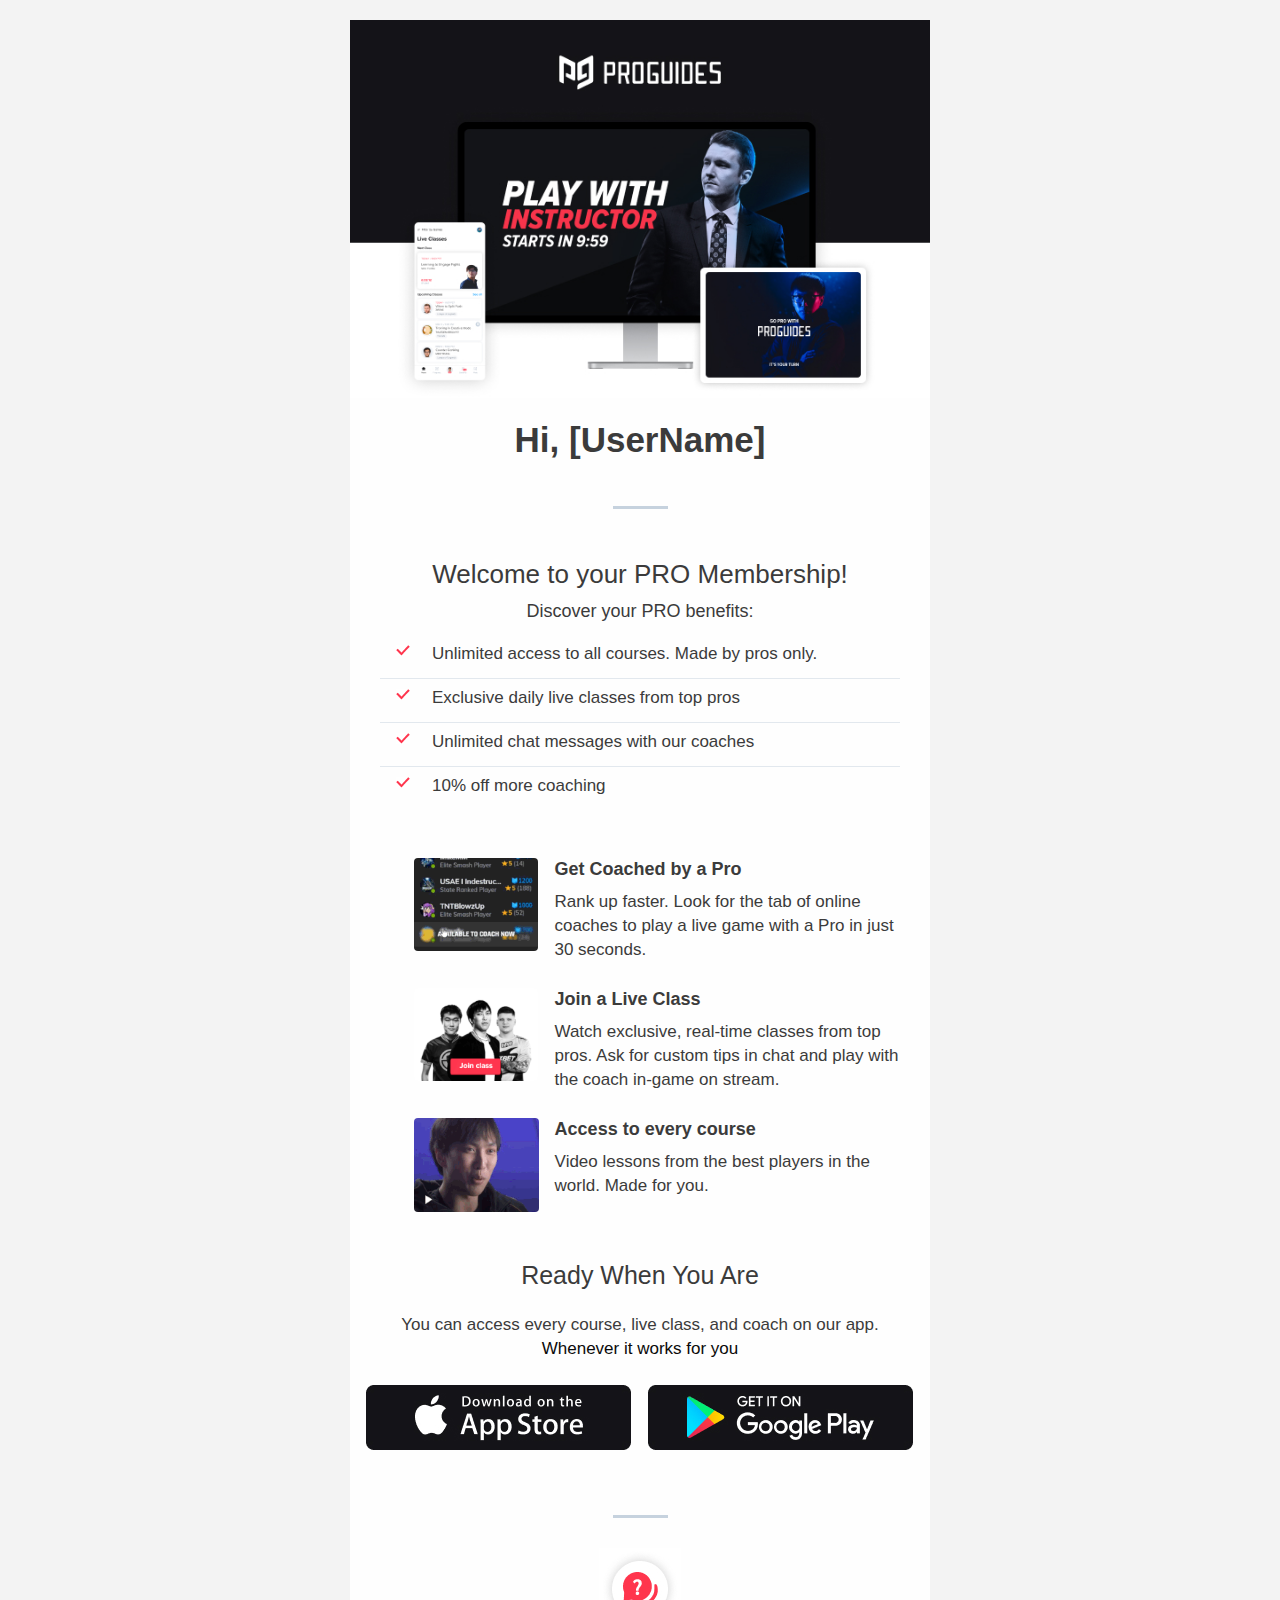
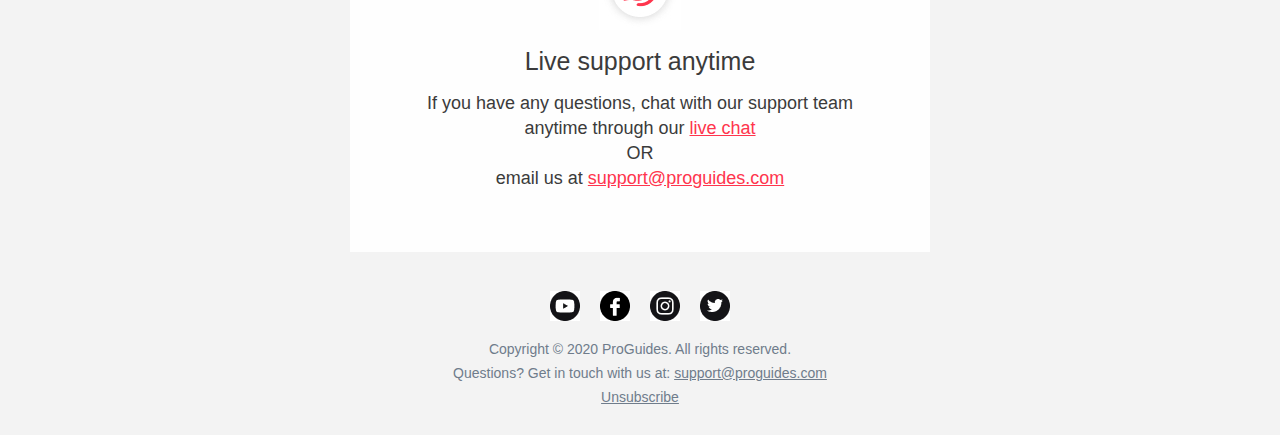
==== index.html @ 989f337c "inline" ====
<!DOCTYPE html PUBLIC "-//W3C//DTD XHTML 1.0 Strict//EN" "http://www.w3.org/TR/xhtml1/DTD/xhtml1-strict.dtd">
<html xmlns="http://www.w3.org/1999/xhtml">
  <head>
    <meta http-equiv="Content-Type" content="text/html; charset=utf-8" />
    <meta name="viewport" content="width=device-width" />
    <title>Welcome to your PRO Membership!</title>
  </head>

  <body
    style="
      -moz-box-sizing: border-box;
      -ms-text-size-adjust: 100%;
      -webkit-box-sizing: border-box;
      -webkit-text-size-adjust: 100%;
      margin: 0;
      box-sizing: border-box;
      color: #0a0a0a;
      font-family: Helvetica;
      font-size: 16px;
      font-weight: normal;
      line-height: 1.3;
      margin: 0;
      min-width: 100%;
      padding: 0;
      text-align: left;
      width: 100% !important;
    "
  >
    <style>
      @media only screen {
        html {
          min-height: 100%;
          background: #f3f3f3;
        }
      }

      @media only screen and (max-width: 596px) {
        .small-float-center {
          margin: 0 auto !important;
          float: none !important;
          text-align: center !important;
        }
        .small-text-center {
          text-align: center !important;
        }
        .small-text-left {
          text-align: left !important;
        }
        .small-text-right {
          text-align: right !important;
        }
      }

      @media only screen and (max-width: 596px) {
        .hide-for-large {
          display: block !important;
          width: auto !important;
          overflow: visible !important;
          max-height: none !important;
          font-size: inherit !important;
          line-height: inherit !important;
        }
      }

      @media only screen and (max-width: 596px) {
        table.body table.container .hide-for-large,
        table.body table.container .row.hide-for-large {
          display: table !important;
          width: 100% !important;
        }
      }

      @media only screen and (max-width: 596px) {
        table.body table.container .callout-inner.hide-for-large {
          display: table-cell !important;
          width: 100% !important;
        }
      }

      @media only screen and (max-width: 596px) {
        table.body table.container .show-for-large {
          display: none !important;
          width: 0;
          mso-hide: all;
          overflow: hidden;
        }
      }

      @media only screen and (max-width: 596px) {
        table.body img {
          width: auto;
          height: auto;
        }
        table.body center {
          min-width: 0 !important;
        }
        table.body .container {
          width: 95% !important;
        }
        table.body .columns,
        table.body .column {
          height: auto !important;
          -moz-box-sizing: border-box;
          -webkit-box-sizing: border-box;
          box-sizing: border-box;
          padding-left: 16px !important;
          padding-right: 16px !important;
        }
        table.body .columns .column,
        table.body .columns .columns,
        table.body .column .column,
        table.body .column .columns {
          padding-left: 0 !important;
          padding-right: 0 !important;
        }
        table.body .collapse .columns,
        table.body .collapse .column {
          padding-left: 0 !important;
          padding-right: 0 !important;
        }
        td.small-1,
        th.small-1 {
          display: inline-block !important;
          width: 8.33333% !important;
        }
        td.small-2,
        th.small-2 {
          display: inline-block !important;
          width: 16.66667% !important;
        }
        td.small-3,
        th.small-3 {
          display: inline-block !important;
          width: 25% !important;
        }
        td.small-4,
        th.small-4 {
          display: inline-block !important;
          width: 33.33333% !important;
        }
        td.small-5,
        th.small-5 {
          display: inline-block !important;
          width: 41.66667% !important;
        }
        td.small-6,
        th.small-6 {
          display: inline-block !important;
          width: 50% !important;
        }
        td.small-7,
        th.small-7 {
          display: inline-block !important;
          width: 58.33333% !important;
        }
        td.small-8,
        th.small-8 {
          display: inline-block !important;
          width: 66.66667% !important;
        }
        td.small-9,
        th.small-9 {
          display: inline-block !important;
          width: 75% !important;
        }
        td.small-10,
        th.small-10 {
          display: inline-block !important;
          width: 83.33333% !important;
        }
        td.small-11,
        th.small-11 {
          display: inline-block !important;
          width: 91.66667% !important;
        }
        td.small-12,
        th.small-12 {
          display: inline-block !important;
          width: 100% !important;
        }
        .columns td.small-12,
        .column td.small-12,
        .columns th.small-12,
        .column th.small-12 {
          display: block !important;
          width: 100% !important;
        }
        table.body td.small-offset-1,
        table.body th.small-offset-1 {
          margin-left: 8.33333% !important;
          margin-left: 8.33333% !important;
        }
        table.body td.small-offset-2,
        table.body th.small-offset-2 {
          margin-left: 16.66667% !important;
          margin-left: 16.66667% !important;
        }
        table.body td.small-offset-3,
        table.body th.small-offset-3 {
          margin-left: 25% !important;
          margin-left: 25% !important;
        }
        table.body td.small-offset-4,
        table.body th.small-offset-4 {
          margin-left: 33.33333% !important;
          margin-left: 33.33333% !important;
        }
        table.body td.small-offset-5,
        table.body th.small-offset-5 {
          margin-left: 41.66667% !important;
          margin-left: 41.66667% !important;
        }
        table.body td.small-offset-6,
        table.body th.small-offset-6 {
          margin-left: 50% !important;
          margin-left: 50% !important;
        }
        table.body td.small-offset-7,
        table.body th.small-offset-7 {
          margin-left: 58.33333% !important;
          margin-left: 58.33333% !important;
        }
        table.body td.small-offset-8,
        table.body th.small-offset-8 {
          margin-left: 66.66667% !important;
          margin-left: 66.66667% !important;
        }
        table.body td.small-offset-9,
        table.body th.small-offset-9 {
          margin-left: 75% !important;
          margin-left: 75% !important;
        }
        table.body td.small-offset-10,
        table.body th.small-offset-10 {
          margin-left: 83.33333% !important;
          margin-left: 83.33333% !important;
        }
        table.body td.small-offset-11,
        table.body th.small-offset-11 {
          margin-left: 91.66667% !important;
          margin-left: 91.66667% !important;
        }
        table.body table.columns td.expander,
        table.body table.columns th.expander {
          display: none !important;
        }
        table.body .right-text-pad,
        table.body .text-pad-right {
          padding-left: 10px !important;
        }
        table.body .left-text-pad,
        table.body .text-pad-left {
          padding-right: 10px !important;
        }
        table.menu {
          width: 100% !important;
        }
        table.menu td,
        table.menu th {
          width: auto !important;
          display: inline-block !important;
        }
        table.menu.vertical td,
        table.menu.vertical th,
        table.menu.small-vertical td,
        table.menu.small-vertical th {
          display: block !important;
        }
        table.menu[align="center"] {
          width: auto !important;
        }
        table.button.small-expand,
        table.button.small-expanded {
          width: 100% !important;
        }
        table.button.small-expand table,
        table.button.small-expanded table {
          width: 100%;
        }
        table.button.small-expand table a,
        table.button.small-expanded table a {
          text-align: center !important;
          width: 100% !important;
          padding-left: 0 !important;
          padding-right: 0 !important;
        }
        table.button.small-expand center,
        table.button.small-expanded center {
          min-width: 0;
        }
      }
    </style>
    <table
      class="spacer float-center"
      style="
        margin: 0 auto;
        border-collapse: collapse;
        border-spacing: 0;
        float: none;
        margin: 0 auto;
        padding: 0;
        text-align: center;
        vertical-align: top;
        width: 100%;
      "
    >
      <tbody>
        <tr style="padding: 0; text-align: left; vertical-align: top;">
          <td
            height="20px"
            style="
              -moz-hyphens: auto;
              -webkit-hyphens: auto;
              margin: 0;
              border-collapse: collapse !important;
              color: #0a0a0a;
              font-family: Helvetica, Arial, sans-serif;
              font-size: 20px;
              font-weight: normal;
              hyphens: auto;
              line-height: 20px;
              margin: 0;
              mso-line-height-rule: exactly;
              padding: 0;
              text-align: left;
              vertical-align: top;
              word-wrap: break-word;
            "
          >
            &nbsp;
          </td>
        </tr>
      </tbody>
    </table>
    <!-- <style> -->
    <table
      class="body"
      data-made-with-foundation=""
      style="
        margin: 0;
        background: #f3f3f3;
        border-collapse: collapse;
        border-spacing: 0;
        color: #0a0a0a;
        font-family: Helvetica, Arial, sans-serif;
        font-size: 16px;
        font-weight: normal;
        height: 100%;
        line-height: 1.3;
        margin: 0;
        padding: 0;
        text-align: left;
        vertical-align: top;
        width: 100%;
      "
    >
      <tbody>
        <tr style="padding: 0; text-align: left; vertical-align: top;">
          <td
            class="float-center"
            align="center"
            valign="top"
            style="
              -moz-hyphens: auto;
              -webkit-hyphens: auto;
              margin: 0 auto;
              border-collapse: collapse !important;
              color: #0a0a0a;
              float: none;
              font-family: Helvetica, Arial, sans-serif;
              font-size: 16px;
              font-weight: normal;
              hyphens: auto;
              line-height: 1.3;
              margin: 0 auto;
              padding: 0;
              text-align: center;
              vertical-align: top;
              word-wrap: break-word;
            "
          >
            <center style="min-width: 580px; width: 100%;">
              <table
                class="container"
                style="
                  margin: 0 auto;
                  background: #fefefe;
                  border-collapse: collapse;
                  border-spacing: 0;
                  margin: 0 auto;
                  padding: 0;
                  text-align: inherit;
                  vertical-align: top;
                  width: 580px;
                "
              >
                <tbody>
                  <tr
                    style="padding: 0; text-align: left; vertical-align: top;"
                  >
                    <td
                      style="
                        -moz-hyphens: auto;
                        -webkit-hyphens: auto;
                        margin: 0;
                        border-collapse: collapse !important;
                        color: #0a0a0a;
                        font-family: Helvetica, Arial, sans-serif;
                        font-size: 16px;
                        font-weight: normal;
                        hyphens: auto;
                        line-height: 1.3;
                        margin: 0;
                        padding: 0;
                        text-align: left;
                        vertical-align: top;
                        word-wrap: break-word;
                      "
                    >
                      <img
                        src="public/media/email/top.jpg"
                        alt="logo"
                        style="
                          -ms-interpolation-mode: bicubic;
                          clear: both;
                          display: block;
                          max-width: 100%;
                          outline: none;
                          text-decoration: none;
                          width: auto;
                        "
                      />
                    </td>
                  </tr>
                  <tr
                    style="padding: 0; text-align: left; vertical-align: top;"
                  >
                    <td
                      height="20px"
                      style="
                        -moz-hyphens: auto;
                        -webkit-hyphens: auto;
                        margin: 0;
                        border-collapse: collapse !important;
                        color: #0a0a0a;
                        font-family: Helvetica, Arial, sans-serif;
                        font-size: 20px;
                        font-weight: normal;
                        hyphens: auto;
                        line-height: 20px;
                        margin: 0;
                        padding: 0;
                        text-align: left;
                        vertical-align: top;
                        word-wrap: break-word;
                      "
                    >
                      &nbsp;
                    </td>
                  </tr>
                  <tr
                    style="padding: 0; text-align: left; vertical-align: top;"
                  >
                    <td
                      style="
                        -moz-hyphens: auto;
                        -webkit-hyphens: auto;
                        margin: 0;
                        border-collapse: collapse !important;
                        color: #3b3b3b;
                        font-family: Helvetica, Arial, sans-serif;
                        font-size: 35px;
                        font-weight: 600;
                        hyphens: auto;
                        line-height: 43px;
                        margin: 0;
                        padding: 0;
                        text-align: left;
                        vertical-align: top;
                        word-wrap: break-word;
                      "
                    >
                      <center style="min-width: 580px; width: 100%;">
                        Hi, [UserName]
                      </center>
                    </td>
                  </tr>
                  <tr
                    style="padding: 0; text-align: left; vertical-align: top;"
                  >
                    <td
                      height="45px"
                      style="
                        -moz-hyphens: auto;
                        -webkit-hyphens: auto;
                        margin: 0;
                        border-collapse: collapse !important;
                        color: #0a0a0a;
                        font-family: Helvetica, Arial, sans-serif;
                        font-size: 45px;
                        font-weight: normal;
                        hyphens: auto;
                        line-height: 45px;
                        margin: 0;
                        padding: 0;
                        text-align: left;
                        vertical-align: top;
                        word-wrap: break-word;
                      "
                    >
                      &nbsp;
                    </td>
                  </tr>
                  <tr
                    style="padding: 0; text-align: left; vertical-align: top;"
                  >
                    <td
                      style="
                        -moz-hyphens: auto;
                        -webkit-hyphens: auto;
                        margin: 0;
                        border-collapse: collapse !important;
                        color: #0a0a0a;
                        font-family: Helvetica, Arial, sans-serif;
                        font-size: 16px;
                        font-weight: normal;
                        hyphens: auto;
                        line-height: 1.3;
                        margin: 0;
                        padding: 0;
                        text-align: left;
                        vertical-align: top;
                        word-wrap: break-word;
                      "
                    >
                      <center style="min-width: 580px; width: 100%;">
                        <table
                          align="center"
                          class="float-center"
                          style="
                            margin: 0 auto;
                            border-collapse: collapse;
                            border-spacing: 0;
                            float: none;
                            margin: 0 auto;
                            padding: 0;
                            text-align: center;
                            vertical-align: top;
                          "
                        >
                          <tbody>
                            <tr
                              style="
                                padding: 0;
                                text-align: left;
                                vertical-align: top;
                              "
                            >
                              <td
                                style="
                                  -moz-hyphens: auto;
                                  -webkit-hyphens: auto;
                                  margin: 0;
                                  border-collapse: collapse !important;
                                  color: #0a0a0a;
                                  font-family: Helvetica, Arial, sans-serif;
                                  font-size: 16px;
                                  font-weight: normal;
                                  hyphens: auto;
                                  line-height: 1.3;
                                  margin: 0;
                                  padding: 0;
                                  text-align: left;
                                  vertical-align: top;
                                  word-wrap: break-word;
                                "
                              >
                                <table
                                  style="
                                    border-collapse: collapse;
                                    border-spacing: 0;
                                    padding: 0;
                                    text-align: left;
                                    vertical-align: top;
                                  "
                                >
                                  <tbody>
                                    <tr
                                      style="
                                        padding: 0;
                                        text-align: left;
                                        vertical-align: top;
                                      "
                                    >
                                      <td
                                        class="menu-item float-center"
                                        width="55px"
                                        height="3px"
                                        style="
                                          -moz-hyphens: auto;
                                          -webkit-hyphens: auto;
                                          margin: 0 auto;
                                          background-color: #c6d2de;
                                          border-collapse: collapse !important;
                                          color: #0a0a0a;
                                          float: none;
                                          font-family: Helvetica, Arial,
                                            sans-serif;
                                          font-size: 16px;
                                          font-weight: normal;
                                          hyphens: auto;
                                          line-height: 1.3;
                                          margin: 0 auto;
                                          padding: 0;
                                          text-align: center;
                                          vertical-align: top;
                                          word-wrap: break-word;
                                        "
                                      ></td>
                                    </tr>
                                  </tbody>
                                </table>
                              </td>
                            </tr>
                          </tbody>
                        </table>
                      </center>
                    </td>
                  </tr>
                  <tr
                    style="padding: 0; text-align: left; vertical-align: top;"
                  >
                    <td
                      height="49px"
                      style="
                        -moz-hyphens: auto;
                        -webkit-hyphens: auto;
                        margin: 0;
                        border-collapse: collapse !important;
                        color: #0a0a0a;
                        font-family: Helvetica, Arial, sans-serif;
                        font-size: 49px;
                        font-weight: normal;
                        hyphens: auto;
                        line-height: 49px;
                        margin: 0;
                        padding: 0;
                        text-align: left;
                        vertical-align: top;
                        word-wrap: break-word;
                      "
                    >
                      &nbsp;
                    </td>
                  </tr>
                  <tr
                    style="padding: 0; text-align: left; vertical-align: top;"
                  >
                    <td
                      style="
                        -moz-hyphens: auto;
                        -webkit-hyphens: auto;
                        margin: 0;
                        border-collapse: collapse !important;
                        color: #3b3b3b;
                        font-family: Helvetica, Arial, sans-serif;
                        font-size: 26px;
                        font-weight: normal;
                        hyphens: auto;
                        line-height: 32px;
                        margin: 0;
                        padding: 0;
                        text-align: left;
                        vertical-align: top;
                        word-wrap: break-word;
                      "
                    >
                      <center style="min-width: 580px; width: 100%;">
                        Welcome to your PRO Membership!
                      </center>
                    </td>
                  </tr>
                  <tr
                    style="padding: 0; text-align: left; vertical-align: top;"
                  >
                    <td
                      height="9px"
                      style="
                        -moz-hyphens: auto;
                        -webkit-hyphens: auto;
                        margin: 0;
                        border-collapse: collapse !important;
                        color: #0a0a0a;
                        font-family: Helvetica, Arial, sans-serif;
                        font-size: 9px;
                        font-weight: normal;
                        hyphens: auto;
                        line-height: 9px;
                        margin: 0;
                        padding: 0;
                        text-align: left;
                        vertical-align: top;
                        word-wrap: break-word;
                      "
                    >
                      &nbsp;
                    </td>
                  </tr>
                  <tr
                    style="padding: 0; text-align: left; vertical-align: top;"
                  >
                    <td
                      style="
                        -moz-hyphens: auto;
                        -webkit-hyphens: auto;
                        margin: 0;
                        border-collapse: collapse !important;
                        color: #3b3b3b;
                        font-family: Helvetica, Arial, sans-serif;
                        font-size: 18px;
                        font-weight: normal;
                        hyphens: auto;
                        line-height: 25.2px;
                        margin: 0;
                        padding: 0;
                        text-align: left;
                        vertical-align: top;
                        word-wrap: break-word;
                      "
                    >
                      <center style="min-width: 580px; width: 100%;">
                        Discover your PRO benefits:
                      </center>
                    </td>
                  </tr>
                  <tr
                    style="padding: 0; text-align: left; vertical-align: top;"
                  >
                    <td
                      height="21px"
                      style="
                        -moz-hyphens: auto;
                        -webkit-hyphens: auto;
                        margin: 0;
                        border-collapse: collapse !important;
                        color: #0a0a0a;
                        font-family: Helvetica, Arial, sans-serif;
                        font-size: 21px;
                        font-weight: normal;
                        hyphens: auto;
                        line-height: 21px;
                        margin: 0;
                        padding: 0;
                        text-align: left;
                        vertical-align: top;
                        word-wrap: break-word;
                      "
                    >
                      &nbsp;
                    </td>
                  </tr>
                  <tr
                    style="padding: 0; text-align: left; vertical-align: top;"
                  >
                    <td
                      style="
                        -moz-hyphens: auto;
                        -webkit-hyphens: auto;
                        margin: 0;
                        border-collapse: collapse !important;
                        color: #0a0a0a;
                        font-family: Helvetica, Arial, sans-serif;
                        font-size: 16px;
                        font-weight: normal;
                        hyphens: auto;
                        line-height: 1.3;
                        margin: 0;
                        padding: 0;
                        text-align: left;
                        vertical-align: top;
                        word-wrap: break-word;
                      "
                    >
                      <table
                        class="row"
                        style="
                          border-collapse: collapse;
                          border-spacing: 0;
                          display: table;
                          padding: 0;
                          position: relative;
                          text-align: left;
                          vertical-align: top;
                          width: 100%;
                        "
                      >
                        <tbody>
                          <tr
                            style="
                              padding: 0;
                              text-align: left;
                              vertical-align: top;
                            "
                          >
                            <td
                              class="columns first"
                              width="30px"
                              style="
                                -moz-hyphens: auto;
                                -webkit-hyphens: auto;
                                margin: 0 auto;
                                border-collapse: collapse !important;
                                color: #0a0a0a;
                                font-family: Helvetica, Arial, sans-serif;
                                font-size: 16px;
                                font-weight: normal;
                                hyphens: auto;
                                line-height: 1.3;
                                margin: 0 auto;
                                padding: 0;
                                padding-bottom: 16px;
                                padding-left: 16px;
                                text-align: left;
                                vertical-align: top;
                                word-wrap: break-word;
                              "
                            ></td>
                            <td
                              width="20px"
                              style="
                                -moz-hyphens: auto;
                                -webkit-hyphens: auto;
                                margin: 0;
                                border-collapse: collapse !important;
                                color: #0a0a0a;
                                font-family: Helvetica, Arial, sans-serif;
                                font-size: 16px;
                                font-weight: normal;
                                hyphens: auto;
                                line-height: 1.3;
                                margin: 0;
                                padding: 0;
                                text-align: left;
                                vertical-align: top;
                                word-wrap: break-word;
                              "
                            >
                              <img
                                src="/public/media/email/check.jpg"
                                alt="check"
                                style="
                                  -ms-interpolation-mode: bicubic;
                                  clear: both;
                                  display: block;
                                  max-width: 100%;
                                  outline: none;
                                  text-decoration: none;
                                  width: auto;
                                "
                              />
                            </td>
                            <td
                              class="columns last"
                              style="
                                -moz-hyphens: auto;
                                -webkit-hyphens: auto;
                                margin: 0 auto;
                                border-collapse: collapse !important;
                                color: #3b3b3b;
                                font-family: Helvetica, Arial, sans-serif;
                                font-size: 17px;
                                font-weight: normal;
                                hyphens: auto;
                                line-height: 17px;
                                margin: 0 auto;
                                padding: 0;
                                padding-bottom: 16px;
                                padding-left: 16px;
                                padding-right: 16px;
                                text-align: left;
                                vertical-align: top;
                                word-wrap: break-word;
                              "
                            >
                              Unlimited access to all courses. Made by pros
                              only.
                            </td>
                          </tr>
                        </tbody>
                      </table>
                    </td>
                  </tr>
                  <tr
                    style="padding: 0; text-align: left; vertical-align: top;"
                  >
                    <td
                      style="
                        -moz-hyphens: auto;
                        -webkit-hyphens: auto;
                        margin: 0;
                        border-collapse: collapse !important;
                        color: #0a0a0a;
                        font-family: Helvetica, Arial, sans-serif;
                        font-size: 16px;
                        font-weight: normal;
                        hyphens: auto;
                        line-height: 1.3;
                        margin: 0;
                        padding: 0;
                        text-align: left;
                        vertical-align: top;
                        word-wrap: break-word;
                      "
                    >
                      <table
                        class="row"
                        style="
                          border-collapse: collapse;
                          border-spacing: 0;
                          display: table;
                          padding: 0;
                          position: relative;
                          text-align: left;
                          vertical-align: top;
                          width: 100%;
                        "
                      >
                        <tbody>
                          <tr
                            style="
                              padding: 0;
                              text-align: left;
                              vertical-align: top;
                            "
                          >
                            <td
                              width="30px"
                              style="
                                -moz-hyphens: auto;
                                -webkit-hyphens: auto;
                                margin: 0;
                                border-collapse: collapse !important;
                                color: #0a0a0a;
                                font-family: Helvetica, Arial, sans-serif;
                                font-size: 16px;
                                font-weight: normal;
                                hyphens: auto;
                                line-height: 1.3;
                                margin: 0;
                                padding: 0;
                                text-align: left;
                                vertical-align: top;
                                word-wrap: break-word;
                              "
                            ></td>
                            <td
                              height="1px"
                              style="
                                -moz-hyphens: auto;
                                -webkit-hyphens: auto;
                                margin: 0;
                                background-color: #e2e8ee;
                                border-collapse: collapse !important;
                                color: #0a0a0a;
                                font-family: Helvetica, Arial, sans-serif;
                                font-size: 16px;
                                font-weight: normal;
                                hyphens: auto;
                                line-height: 1.3;
                                margin: 0;
                                padding: 0;
                                text-align: left;
                                vertical-align: top;
                                word-wrap: break-word;
                              "
                            ></td>
                            <td
                              width="30px"
                              style="
                                -moz-hyphens: auto;
                                -webkit-hyphens: auto;
                                margin: 0;
                                border-collapse: collapse !important;
                                color: #0a0a0a;
                                font-family: Helvetica, Arial, sans-serif;
                                font-size: 16px;
                                font-weight: normal;
                                hyphens: auto;
                                line-height: 1.3;
                                margin: 0;
                                padding: 0;
                                text-align: left;
                                vertical-align: top;
                                word-wrap: break-word;
                              "
                            ></td>
                          </tr>
                        </tbody>
                      </table>
                    </td>
                  </tr>
                  <tr
                    style="padding: 0; text-align: left; vertical-align: top;"
                  >
                    <td
                      height="10px"
                      style="
                        -moz-hyphens: auto;
                        -webkit-hyphens: auto;
                        margin: 0;
                        border-collapse: collapse !important;
                        color: #0a0a0a;
                        font-family: Helvetica, Arial, sans-serif;
                        font-size: 10px;
                        font-weight: normal;
                        hyphens: auto;
                        line-height: 10px;
                        margin: 0;
                        padding: 0;
                        text-align: left;
                        vertical-align: top;
                        word-wrap: break-word;
                      "
                    >
                      &nbsp;
                    </td>
                  </tr>
                  <tr
                    style="padding: 0; text-align: left; vertical-align: top;"
                  >
                    <td
                      style="
                        -moz-hyphens: auto;
                        -webkit-hyphens: auto;
                        margin: 0;
                        border-collapse: collapse !important;
                        color: #0a0a0a;
                        font-family: Helvetica, Arial, sans-serif;
                        font-size: 16px;
                        font-weight: normal;
                        hyphens: auto;
                        line-height: 1.3;
                        margin: 0;
                        padding: 0;
                        text-align: left;
                        vertical-align: top;
                        word-wrap: break-word;
                      "
                    >
                      <table
                        class="row"
                        style="
                          border-collapse: collapse;
                          border-spacing: 0;
                          display: table;
                          padding: 0;
                          position: relative;
                          text-align: left;
                          vertical-align: top;
                          width: 100%;
                        "
                      >
                        <tbody>
                          <tr
                            style="
                              padding: 0;
                              text-align: left;
                              vertical-align: top;
                            "
                          >
                            <td
                              class="columns first"
                              width="30px"
                              style="
                                -moz-hyphens: auto;
                                -webkit-hyphens: auto;
                                margin: 0 auto;
                                border-collapse: collapse !important;
                                color: #0a0a0a;
                                font-family: Helvetica, Arial, sans-serif;
                                font-size: 16px;
                                font-weight: normal;
                                hyphens: auto;
                                line-height: 1.3;
                                margin: 0 auto;
                                padding: 0;
                                padding-bottom: 16px;
                                padding-left: 16px;
                                text-align: left;
                                vertical-align: top;
                                word-wrap: break-word;
                              "
                            ></td>
                            <td
                              width="20px"
                              style="
                                -moz-hyphens: auto;
                                -webkit-hyphens: auto;
                                margin: 0;
                                border-collapse: collapse !important;
                                color: #0a0a0a;
                                font-family: Helvetica, Arial, sans-serif;
                                font-size: 16px;
                                font-weight: normal;
                                hyphens: auto;
                                line-height: 1.3;
                                margin: 0;
                                padding: 0;
                                text-align: left;
                                vertical-align: top;
                                word-wrap: break-word;
                              "
                            >
                              <img
                                src="/public/media/email/check.jpg"
                                alt="check"
                                style="
                                  -ms-interpolation-mode: bicubic;
                                  clear: both;
                                  display: block;
                                  max-width: 100%;
                                  outline: none;
                                  text-decoration: none;
                                  width: auto;
                                "
                              />
                            </td>
                            <td
                              class="columns last"
                              style="
                                -moz-hyphens: auto;
                                -webkit-hyphens: auto;
                                margin: 0 auto;
                                border-collapse: collapse !important;
                                color: #3b3b3b;
                                font-family: Helvetica, Arial, sans-serif;
                                font-size: 17px;
                                font-weight: normal;
                                hyphens: auto;
                                line-height: 17px;
                                margin: 0 auto;
                                padding: 0;
                                padding-bottom: 16px;
                                padding-left: 16px;
                                padding-right: 16px;
                                text-align: left;
                                vertical-align: top;
                                word-wrap: break-word;
                              "
                            >
                              Exclusive daily live classes from top pros
                            </td>
                          </tr>
                        </tbody>
                      </table>
                    </td>
                  </tr>
                  <tr
                    style="padding: 0; text-align: left; vertical-align: top;"
                  >
                    <td
                      style="
                        -moz-hyphens: auto;
                        -webkit-hyphens: auto;
                        margin: 0;
                        border-collapse: collapse !important;
                        color: #0a0a0a;
                        font-family: Helvetica, Arial, sans-serif;
                        font-size: 16px;
                        font-weight: normal;
                        hyphens: auto;
                        line-height: 1.3;
                        margin: 0;
                        padding: 0;
                        text-align: left;
                        vertical-align: top;
                        word-wrap: break-word;
                      "
                    >
                      <table
                        class="row"
                        style="
                          border-collapse: collapse;
                          border-spacing: 0;
                          display: table;
                          padding: 0;
                          position: relative;
                          text-align: left;
                          vertical-align: top;
                          width: 100%;
                        "
                      >
                        <tbody>
                          <tr
                            style="
                              padding: 0;
                              text-align: left;
                              vertical-align: top;
                            "
                          >
                            <td
                              width="30px"
                              style="
                                -moz-hyphens: auto;
                                -webkit-hyphens: auto;
                                margin: 0;
                                border-collapse: collapse !important;
                                color: #0a0a0a;
                                font-family: Helvetica, Arial, sans-serif;
                                font-size: 16px;
                                font-weight: normal;
                                hyphens: auto;
                                line-height: 1.3;
                                margin: 0;
                                padding: 0;
                                text-align: left;
                                vertical-align: top;
                                word-wrap: break-word;
                              "
                            ></td>
                            <td
                              height="1px"
                              style="
                                -moz-hyphens: auto;
                                -webkit-hyphens: auto;
                                margin: 0;
                                background-color: #e2e8ee;
                                border-collapse: collapse !important;
                                color: #0a0a0a;
                                font-family: Helvetica, Arial, sans-serif;
                                font-size: 16px;
                                font-weight: normal;
                                hyphens: auto;
                                line-height: 1.3;
                                margin: 0;
                                padding: 0;
                                text-align: left;
                                vertical-align: top;
                                word-wrap: break-word;
                              "
                            ></td>
                            <td
                              width="30px"
                              style="
                                -moz-hyphens: auto;
                                -webkit-hyphens: auto;
                                margin: 0;
                                border-collapse: collapse !important;
                                color: #0a0a0a;
                                font-family: Helvetica, Arial, sans-serif;
                                font-size: 16px;
                                font-weight: normal;
                                hyphens: auto;
                                line-height: 1.3;
                                margin: 0;
                                padding: 0;
                                text-align: left;
                                vertical-align: top;
                                word-wrap: break-word;
                              "
                            ></td>
                          </tr>
                        </tbody>
                      </table>
                    </td>
                  </tr>
                  <tr
                    style="padding: 0; text-align: left; vertical-align: top;"
                  >
                    <td
                      height="10px"
                      style="
                        -moz-hyphens: auto;
                        -webkit-hyphens: auto;
                        margin: 0;
                        border-collapse: collapse !important;
                        color: #0a0a0a;
                        font-family: Helvetica, Arial, sans-serif;
                        font-size: 10px;
                        font-weight: normal;
                        hyphens: auto;
                        line-height: 10px;
                        margin: 0;
                        padding: 0;
                        text-align: left;
                        vertical-align: top;
                        word-wrap: break-word;
                      "
                    >
                      &nbsp;
                    </td>
                  </tr>
                  <tr
                    style="padding: 0; text-align: left; vertical-align: top;"
                  >
                    <td
                      style="
                        -moz-hyphens: auto;
                        -webkit-hyphens: auto;
                        margin: 0;
                        border-collapse: collapse !important;
                        color: #0a0a0a;
                        font-family: Helvetica, Arial, sans-serif;
                        font-size: 16px;
                        font-weight: normal;
                        hyphens: auto;
                        line-height: 1.3;
                        margin: 0;
                        padding: 0;
                        text-align: left;
                        vertical-align: top;
                        word-wrap: break-word;
                      "
                    >
                      <table
                        class="row"
                        style="
                          border-collapse: collapse;
                          border-spacing: 0;
                          display: table;
                          padding: 0;
                          position: relative;
                          text-align: left;
                          vertical-align: top;
                          width: 100%;
                        "
                      >
                        <tbody>
                          <tr
                            style="
                              padding: 0;
                              text-align: left;
                              vertical-align: top;
                            "
                          >
                            <td
                              class="columns first"
                              width="30px"
                              style="
                                -moz-hyphens: auto;
                                -webkit-hyphens: auto;
                                margin: 0 auto;
                                border-collapse: collapse !important;
                                color: #0a0a0a;
                                font-family: Helvetica, Arial, sans-serif;
                                font-size: 16px;
                                font-weight: normal;
                                hyphens: auto;
                                line-height: 1.3;
                                margin: 0 auto;
                                padding: 0;
                                padding-bottom: 16px;
                                padding-left: 16px;
                                text-align: left;
                                vertical-align: top;
                                word-wrap: break-word;
                              "
                            ></td>
                            <td
                              width="20px"
                              style="
                                -moz-hyphens: auto;
                                -webkit-hyphens: auto;
                                margin: 0;
                                border-collapse: collapse !important;
                                color: #0a0a0a;
                                font-family: Helvetica, Arial, sans-serif;
                                font-size: 16px;
                                font-weight: normal;
                                hyphens: auto;
                                line-height: 1.3;
                                margin: 0;
                                padding: 0;
                                text-align: left;
                                vertical-align: top;
                                word-wrap: break-word;
                              "
                            >
                              <img
                                src="/public/media/email/check.jpg"
                                alt="check"
                                style="
                                  -ms-interpolation-mode: bicubic;
                                  clear: both;
                                  display: block;
                                  max-width: 100%;
                                  outline: none;
                                  text-decoration: none;
                                  width: auto;
                                "
                              />
                            </td>
                            <td
                              style="
                                -moz-hyphens: auto;
                                -webkit-hyphens: auto;
                                margin: 0 auto;
                                border-collapse: collapse !important;
                                color: #3b3b3b;
                                font-family: Helvetica, Arial, sans-serif;
                                font-size: 17px;
                                font-weight: normal;
                                hyphens: auto;
                                line-height: 17px;
                                margin: 0 auto;
                                padding: 0;
                                padding-bottom: 16px;
                                padding-left: 16px;
                                padding-right: 16px;
                                text-align: left;
                                vertical-align: top;
                                word-wrap: break-word;
                              "
                              class="columns last"
                            >
                              Unlimited chat messages with our coaches
                            </td>
                          </tr>
                        </tbody>
                      </table>
                    </td>
                  </tr>
                  <tr
                    style="padding: 0; text-align: left; vertical-align: top;"
                  >
                    <td
                      style="
                        -moz-hyphens: auto;
                        -webkit-hyphens: auto;
                        margin: 0;
                        border-collapse: collapse !important;
                        color: #0a0a0a;
                        font-family: Helvetica, Arial, sans-serif;
                        font-size: 16px;
                        font-weight: normal;
                        hyphens: auto;
                        line-height: 1.3;
                        margin: 0;
                        padding: 0;
                        text-align: left;
                        vertical-align: top;
                        word-wrap: break-word;
                      "
                    >
                      <table
                        class="row"
                        style="
                          border-collapse: collapse;
                          border-spacing: 0;
                          display: table;
                          padding: 0;
                          position: relative;
                          text-align: left;
                          vertical-align: top;
                          width: 100%;
                        "
                      >
                        <tbody>
                          <tr
                            style="
                              padding: 0;
                              text-align: left;
                              vertical-align: top;
                            "
                          >
                            <td
                              width="30px"
                              style="
                                -moz-hyphens: auto;
                                -webkit-hyphens: auto;
                                margin: 0;
                                border-collapse: collapse !important;
                                color: #0a0a0a;
                                font-family: Helvetica, Arial, sans-serif;
                                font-size: 16px;
                                font-weight: normal;
                                hyphens: auto;
                                line-height: 1.3;
                                margin: 0;
                                padding: 0;
                                text-align: left;
                                vertical-align: top;
                                word-wrap: break-word;
                              "
                            ></td>
                            <td
                              height="1px"
                              style="
                                -moz-hyphens: auto;
                                -webkit-hyphens: auto;
                                margin: 0;
                                background-color: #e2e8ee;
                                border-collapse: collapse !important;
                                color: #0a0a0a;
                                font-family: Helvetica, Arial, sans-serif;
                                font-size: 16px;
                                font-weight: normal;
                                hyphens: auto;
                                line-height: 1.3;
                                margin: 0;
                                padding: 0;
                                text-align: left;
                                vertical-align: top;
                                word-wrap: break-word;
                              "
                            ></td>
                            <td
                              width="30px"
                              style="
                                -moz-hyphens: auto;
                                -webkit-hyphens: auto;
                                margin: 0;
                                border-collapse: collapse !important;
                                color: #0a0a0a;
                                font-family: Helvetica, Arial, sans-serif;
                                font-size: 16px;
                                font-weight: normal;
                                hyphens: auto;
                                line-height: 1.3;
                                margin: 0;
                                padding: 0;
                                text-align: left;
                                vertical-align: top;
                                word-wrap: break-word;
                              "
                            ></td>
                          </tr>
                        </tbody>
                      </table>
                    </td>
                  </tr>
                  <tr
                    style="padding: 0; text-align: left; vertical-align: top;"
                  >
                    <td
                      height="10px"
                      style="
                        -moz-hyphens: auto;
                        -webkit-hyphens: auto;
                        margin: 0;
                        border-collapse: collapse !important;
                        color: #0a0a0a;
                        font-family: Helvetica, Arial, sans-serif;
                        font-size: 10px;
                        font-weight: normal;
                        hyphens: auto;
                        line-height: 10px;
                        margin: 0;
                        padding: 0;
                        text-align: left;
                        vertical-align: top;
                        word-wrap: break-word;
                      "
                    >
                      &nbsp;
                    </td>
                  </tr>
                  <tr
                    style="padding: 0; text-align: left; vertical-align: top;"
                  >
                    <td
                      style="
                        -moz-hyphens: auto;
                        -webkit-hyphens: auto;
                        margin: 0;
                        border-collapse: collapse !important;
                        color: #0a0a0a;
                        font-family: Helvetica, Arial, sans-serif;
                        font-size: 16px;
                        font-weight: normal;
                        hyphens: auto;
                        line-height: 1.3;
                        margin: 0;
                        padding: 0;
                        text-align: left;
                        vertical-align: top;
                        word-wrap: break-word;
                      "
                    >
                      <table
                        class="row"
                        style="
                          border-collapse: collapse;
                          border-spacing: 0;
                          display: table;
                          padding: 0;
                          position: relative;
                          text-align: left;
                          vertical-align: top;
                          width: 100%;
                        "
                      >
                        <tbody>
                          <tr
                            style="
                              padding: 0;
                              text-align: left;
                              vertical-align: top;
                            "
                          >
                            <td
                              class="columns first"
                              width="30px"
                              style="
                                -moz-hyphens: auto;
                                -webkit-hyphens: auto;
                                margin: 0 auto;
                                border-collapse: collapse !important;
                                color: #0a0a0a;
                                font-family: Helvetica, Arial, sans-serif;
                                font-size: 16px;
                                font-weight: normal;
                                hyphens: auto;
                                line-height: 1.3;
                                margin: 0 auto;
                                padding: 0;
                                padding-bottom: 16px;
                                padding-left: 16px;
                                text-align: left;
                                vertical-align: top;
                                word-wrap: break-word;
                              "
                            ></td>
                            <td
                              width="20px"
                              style="
                                -moz-hyphens: auto;
                                -webkit-hyphens: auto;
                                margin: 0;
                                border-collapse: collapse !important;
                                color: #0a0a0a;
                                font-family: Helvetica, Arial, sans-serif;
                                font-size: 16px;
                                font-weight: normal;
                                hyphens: auto;
                                line-height: 1.3;
                                margin: 0;
                                padding: 0;
                                text-align: left;
                                vertical-align: top;
                                word-wrap: break-word;
                              "
                            >
                              <img
                                src="/public/media/email/check.jpg"
                                alt="check"
                                style="
                                  -ms-interpolation-mode: bicubic;
                                  clear: both;
                                  display: block;
                                  max-width: 100%;
                                  outline: none;
                                  text-decoration: none;
                                  width: auto;
                                "
                              />
                            </td>
                            <td
                              style="
                                -moz-hyphens: auto;
                                -webkit-hyphens: auto;
                                margin: 0 auto;
                                border-collapse: collapse !important;
                                color: #3b3b3b;
                                font-family: Helvetica, Arial, sans-serif;
                                font-size: 17px;
                                font-weight: normal;
                                hyphens: auto;
                                line-height: 17px;
                                margin: 0 auto;
                                padding: 0;
                                padding-bottom: 16px;
                                padding-left: 16px;
                                padding-right: 16px;
                                text-align: left;
                                vertical-align: top;
                                word-wrap: break-word;
                              "
                              class="columns last"
                            >
                              10% off more coaching
                            </td>
                          </tr>
                        </tbody>
                      </table>
                    </td>
                  </tr>
                  <tr
                    style="padding: 0; text-align: left; vertical-align: top;"
                  >
                    <td
                      height="48px"
                      style="
                        -moz-hyphens: auto;
                        -webkit-hyphens: auto;
                        margin: 0;
                        border-collapse: collapse !important;
                        color: #0a0a0a;
                        font-family: Helvetica, Arial, sans-serif;
                        font-size: 48px;
                        font-weight: normal;
                        hyphens: auto;
                        line-height: 48px;
                        margin: 0;
                        padding: 0;
                        text-align: left;
                        vertical-align: top;
                        word-wrap: break-word;
                      "
                    >
                      &nbsp;
                    </td>
                  </tr>
                </tbody>
              </table>
              <table
                align="center"
                class="container"
                style="
                  margin: 0 auto;
                  background: #fefefe;
                  border-collapse: collapse;
                  border-spacing: 0;
                  margin: 0 auto;
                  padding: 0;
                  text-align: inherit;
                  vertical-align: top;
                  width: 580px;
                "
              >
                <tbody>
                  <tr
                    style="padding: 0; text-align: left; vertical-align: top;"
                  >
                    <td
                      style="
                        -moz-hyphens: auto;
                        -webkit-hyphens: auto;
                        margin: 0;
                        border-collapse: collapse !important;
                        color: #0a0a0a;
                        font-family: Helvetica, Arial, sans-serif;
                        font-size: 16px;
                        font-weight: normal;
                        hyphens: auto;
                        line-height: 1.3;
                        margin: 0;
                        padding: 0;
                        text-align: left;
                        vertical-align: top;
                        word-wrap: break-word;
                      "
                    >
                      <table
                        class="row"
                        style="
                          border-collapse: collapse;
                          border-spacing: 0;
                          display: table;
                          padding: 0;
                          position: relative;
                          text-align: left;
                          vertical-align: top;
                          width: 100%;
                        "
                      >
                        <tbody>
                          <tr
                            style="
                              padding: 0;
                              text-align: left;
                              vertical-align: top;
                            "
                          >
                            <th
                              class="large-offset-1 small-12 large-3 columns first"
                              style="
                                margin: 0 auto;
                                color: #0a0a0a;
                                font-family: Helvetica, Arial, sans-serif;
                                font-size: 16px;
                                font-weight: normal;
                                line-height: 1.3;
                                margin: 0 auto;
                                padding: 0;
                                padding-bottom: 16px;
                                padding-left: 64.33333px;
                                padding-right: 8px;
                                text-align: left;
                                width: 129px;
                              "
                            >
                              <table
                                style="
                                  border-collapse: collapse;
                                  border-spacing: 0;
                                  padding: 0;
                                  text-align: left;
                                  vertical-align: top;
                                  width: 100%;
                                "
                              >
                                <tbody>
                                  <tr
                                    style="
                                      padding: 0;
                                      text-align: left;
                                      vertical-align: top;
                                    "
                                  >
                                    <th
                                      style="
                                        margin: 0;
                                        color: #0a0a0a;
                                        font-family: Helvetica, Arial,
                                          sans-serif;
                                        font-size: 16px;
                                        font-weight: normal;
                                        line-height: 1.3;
                                        margin: 0;
                                        padding: 0;
                                        text-align: left;
                                      "
                                    >
                                      <a
                                        href="https://www.proguides.com/dashboard"
                                        target="_blank"
                                        rel="noopener noreferrer"
                                        style="
                                          margin: 0;
                                          color: #2199e8;
                                          font-family: Helvetica, Arial,
                                            sans-serif;
                                          font-weight: normal;
                                          line-height: 1.3;
                                          margin: 0;
                                          padding: 0;
                                          text-align: left;
                                          text-decoration: none;
                                        "
                                      >
                                        <img
                                          class="small-float-center"
                                          src="/public/media/email/coaches.gif"
                                          alt="coaches"
                                          style="
                                            -ms-interpolation-mode: bicubic;
                                            border: none;
                                            border-radius: 4px;
                                            clear: both;
                                            display: block;
                                            max-width: 100%;
                                            outline: none;
                                            text-decoration: none;
                                            width: auto;
                                          "
                                        />
                                      </a>
                                    </th>
                                  </tr>
                                </tbody>
                              </table>
                            </th>
                            <th
                              class="small-12 large-8 columns last"
                              style="
                                margin: 0 auto;
                                color: #0a0a0a;
                                font-family: Helvetica, Arial, sans-serif;
                                font-size: 16px;
                                font-weight: normal;
                                line-height: 1.3;
                                margin: 0 auto;
                                padding: 0;
                                padding-bottom: 16px;
                                padding-left: 8px;
                                padding-right: 16px;
                                text-align: left;
                                width: 370.66667px;
                              "
                            >
                              <table
                                style="
                                  border-collapse: collapse;
                                  border-spacing: 0;
                                  padding: 0;
                                  text-align: left;
                                  vertical-align: top;
                                  width: 100%;
                                "
                              >
                                <tbody>
                                  <tr
                                    style="
                                      padding: 0;
                                      text-align: left;
                                      vertical-align: top;
                                    "
                                  >
                                    <th
                                      style="
                                        margin: 0;
                                        color: #0a0a0a;
                                        font-family: Helvetica, Arial,
                                          sans-serif;
                                        font-size: 16px;
                                        font-weight: normal;
                                        line-height: 1.3;
                                        margin: 0;
                                        padding: 0;
                                        text-align: left;
                                      "
                                    >
                                      <h6
                                        class="small-text-center"
                                        style="
                                          margin: 0;
                                          margin-bottom: 10px;
                                          color: #3b3b3b;
                                          font-family: Helvetica, Arial,
                                            sans-serif;
                                          font-size: 18px;
                                          font-weight: 600;
                                          line-height: 22px;
                                          margin: 0;
                                          margin-bottom: 10px;
                                          padding: 0;
                                          text-align: left;
                                          word-wrap: normal;
                                        "
                                      >
                                        Get Coached by a Pro
                                      </h6>
                                      <p
                                        class="small-text-center"
                                        style="
                                          margin: 0;
                                          margin-bottom: 10px;
                                          color: #3b3b3b;
                                          font-family: Helvetica, Arial,
                                            sans-serif;
                                          font-size: 17px;
                                          font-weight: normal;
                                          line-height: 24px;
                                          margin: 0;
                                          margin-bottom: 10px;
                                          padding: 0;
                                          text-align: left;
                                        "
                                      >
                                        Rank up faster. Look for the tab of
                                        online coaches to play a live game with
                                        a Pro in just 30 seconds.
                                      </p>
                                    </th>
                                  </tr>
                                </tbody>
                              </table>
                            </th>
                          </tr>
                        </tbody>
                      </table>
                    </td>
                  </tr>
                </tbody>
              </table>
              <table
                align="center"
                class="container"
                style="
                  margin: 0 auto;
                  background: #fefefe;
                  border-collapse: collapse;
                  border-spacing: 0;
                  margin: 0 auto;
                  padding: 0;
                  text-align: inherit;
                  vertical-align: top;
                  width: 580px;
                "
              >
                <tbody>
                  <tr
                    style="padding: 0; text-align: left; vertical-align: top;"
                  >
                    <td
                      style="
                        -moz-hyphens: auto;
                        -webkit-hyphens: auto;
                        margin: 0;
                        border-collapse: collapse !important;
                        color: #0a0a0a;
                        font-family: Helvetica, Arial, sans-serif;
                        font-size: 16px;
                        font-weight: normal;
                        hyphens: auto;
                        line-height: 1.3;
                        margin: 0;
                        padding: 0;
                        text-align: left;
                        vertical-align: top;
                        word-wrap: break-word;
                      "
                    >
                      <table
                        class="row"
                        style="
                          border-collapse: collapse;
                          border-spacing: 0;
                          display: table;
                          padding: 0;
                          position: relative;
                          text-align: left;
                          vertical-align: top;
                          width: 100%;
                        "
                      >
                        <tbody>
                          <tr
                            style="
                              padding: 0;
                              text-align: left;
                              vertical-align: top;
                            "
                          >
                            <th
                              class="large-offset-1 small-12 large-3 columns first"
                              style="
                                margin: 0 auto;
                                color: #0a0a0a;
                                font-family: Helvetica, Arial, sans-serif;
                                font-size: 16px;
                                font-weight: normal;
                                line-height: 1.3;
                                margin: 0 auto;
                                padding: 0;
                                padding-bottom: 16px;
                                padding-left: 64.33333px;
                                padding-right: 8px;
                                text-align: left;
                                width: 129px;
                              "
                            >
                              <table
                                style="
                                  border-collapse: collapse;
                                  border-spacing: 0;
                                  padding: 0;
                                  text-align: left;
                                  vertical-align: top;
                                  width: 100%;
                                "
                              >
                                <tbody>
                                  <tr
                                    style="
                                      padding: 0;
                                      text-align: left;
                                      vertical-align: top;
                                    "
                                  >
                                    <th
                                      style="
                                        margin: 0;
                                        color: #0a0a0a;
                                        font-family: Helvetica, Arial,
                                          sans-serif;
                                        font-size: 16px;
                                        font-weight: normal;
                                        line-height: 1.3;
                                        margin: 0;
                                        padding: 0;
                                        text-align: left;
                                      "
                                    >
                                      <a
                                        href="https://www.proguides.com/live-classes"
                                        target="_blank"
                                        rel="noopener noreferrer"
                                        style="
                                          margin: 0;
                                          color: #2199e8;
                                          font-family: Helvetica, Arial,
                                            sans-serif;
                                          font-weight: normal;
                                          line-height: 1.3;
                                          margin: 0;
                                          padding: 0;
                                          text-align: left;
                                          text-decoration: none;
                                        "
                                      >
                                        <img
                                          class="small-float-center"
                                          src="/public/media/email/classes.gif"
                                          alt="coaches"
                                          style="
                                            -ms-interpolation-mode: bicubic;
                                            border: none;
                                            border-radius: 4px;
                                            clear: both;
                                            display: block;
                                            max-width: 100%;
                                            outline: none;
                                            text-decoration: none;
                                            width: auto;
                                          "
                                        />
                                      </a>
                                    </th>
                                  </tr>
                                </tbody>
                              </table>
                            </th>
                            <th
                              class="small-12 large-8 columns last"
                              style="
                                margin: 0 auto;
                                color: #0a0a0a;
                                font-family: Helvetica, Arial, sans-serif;
                                font-size: 16px;
                                font-weight: normal;
                                line-height: 1.3;
                                margin: 0 auto;
                                padding: 0;
                                padding-bottom: 16px;
                                padding-left: 8px;
                                padding-right: 16px;
                                text-align: left;
                                width: 370.66667px;
                              "
                            >
                              <table
                                style="
                                  border-collapse: collapse;
                                  border-spacing: 0;
                                  padding: 0;
                                  text-align: left;
                                  vertical-align: top;
                                  width: 100%;
                                "
                              >
                                <tbody>
                                  <tr
                                    style="
                                      padding: 0;
                                      text-align: left;
                                      vertical-align: top;
                                    "
                                  >
                                    <th
                                      style="
                                        margin: 0;
                                        color: #0a0a0a;
                                        font-family: Helvetica, Arial,
                                          sans-serif;
                                        font-size: 16px;
                                        font-weight: normal;
                                        line-height: 1.3;
                                        margin: 0;
                                        padding: 0;
                                        text-align: left;
                                      "
                                    >
                                      <h6
                                        class="small-text-center"
                                        style="
                                          margin: 0;
                                          margin-bottom: 10px;
                                          color: #3b3b3b;
                                          font-family: Helvetica, Arial,
                                            sans-serif;
                                          font-size: 18px;
                                          font-weight: 600;
                                          line-height: 22px;
                                          margin: 0;
                                          margin-bottom: 10px;
                                          padding: 0;
                                          text-align: left;
                                          word-wrap: normal;
                                        "
                                      >
                                        Join a Live Class
                                      </h6>
                                      <p
                                        class="small-text-center"
                                        style="
                                          margin: 0;
                                          margin-bottom: 10px;
                                          color: #3b3b3b;
                                          font-family: Helvetica, Arial,
                                            sans-serif;
                                          font-size: 17px;
                                          font-weight: normal;
                                          line-height: 24px;
                                          margin: 0;
                                          margin-bottom: 10px;
                                          padding: 0;
                                          text-align: left;
                                        "
                                      >
                                        Watch exclusive, real-time classes from
                                        top pros. Ask for custom tips in chat
                                        and play with the coach in-game on
                                        stream.
                                      </p>
                                    </th>
                                  </tr>
                                </tbody>
                              </table>
                            </th>
                          </tr>
                        </tbody>
                      </table>
                    </td>
                  </tr>
                </tbody>
              </table>
              <table
                align="center"
                class="container"
                style="
                  margin: 0 auto;
                  background: #fefefe;
                  border-collapse: collapse;
                  border-spacing: 0;
                  margin: 0 auto;
                  padding: 0;
                  text-align: inherit;
                  vertical-align: top;
                  width: 580px;
                "
              >
                <tbody>
                  <tr
                    style="padding: 0; text-align: left; vertical-align: top;"
                  >
                    <td
                      style="
                        -moz-hyphens: auto;
                        -webkit-hyphens: auto;
                        margin: 0;
                        border-collapse: collapse !important;
                        color: #0a0a0a;
                        font-family: Helvetica, Arial, sans-serif;
                        font-size: 16px;
                        font-weight: normal;
                        hyphens: auto;
                        line-height: 1.3;
                        margin: 0;
                        padding: 0;
                        text-align: left;
                        vertical-align: top;
                        word-wrap: break-word;
                      "
                    >
                      <table
                        class="row"
                        style="
                          border-collapse: collapse;
                          border-spacing: 0;
                          display: table;
                          padding: 0;
                          position: relative;
                          text-align: left;
                          vertical-align: top;
                          width: 100%;
                        "
                      >
                        <tbody>
                          <tr
                            style="
                              padding: 0;
                              text-align: left;
                              vertical-align: top;
                            "
                          >
                            <th
                              class="large-offset-1 small-12 large-3 columns first"
                              style="
                                margin: 0 auto;
                                color: #0a0a0a;
                                font-family: Helvetica, Arial, sans-serif;
                                font-size: 16px;
                                font-weight: normal;
                                line-height: 1.3;
                                margin: 0 auto;
                                padding: 0;
                                padding-bottom: 16px;
                                padding-left: 64.33333px;
                                padding-right: 8px;
                                text-align: left;
                                width: 129px;
                              "
                            >
                              <table
                                style="
                                  border-collapse: collapse;
                                  border-spacing: 0;
                                  padding: 0;
                                  text-align: left;
                                  vertical-align: top;
                                  width: 100%;
                                "
                              >
                                <tbody>
                                  <tr
                                    style="
                                      padding: 0;
                                      text-align: left;
                                      vertical-align: top;
                                    "
                                  >
                                    <th
                                      style="
                                        margin: 0;
                                        color: #0a0a0a;
                                        font-family: Helvetica, Arial,
                                          sans-serif;
                                        font-size: 16px;
                                        font-weight: normal;
                                        line-height: 1.3;
                                        margin: 0;
                                        padding: 0;
                                        text-align: left;
                                      "
                                    >
                                      <a
                                        href="https://www.proguides.com/games"
                                        target="_blank"
                                        rel="noopener noreferrer"
                                        style="
                                          margin: 0;
                                          color: #2199e8;
                                          font-family: Helvetica, Arial,
                                            sans-serif;
                                          font-weight: normal;
                                          line-height: 1.3;
                                          margin: 0;
                                          padding: 0;
                                          text-align: left;
                                          text-decoration: none;
                                        "
                                      >
                                        <img
                                          class="small-float-center"
                                          src="/public/media/email/courses.gif"
                                          alt="coaches"
                                          style="
                                            -ms-interpolation-mode: bicubic;
                                            border: none;
                                            border-radius: 4px;
                                            clear: both;
                                            display: block;
                                            max-width: 100%;
                                            outline: none;
                                            text-decoration: none;
                                            width: auto;
                                          "
                                        />
                                      </a>
                                    </th>
                                  </tr>
                                </tbody>
                              </table>
                            </th>
                            <th
                              class="small-12 large-8 columns last"
                              style="
                                margin: 0 auto;
                                color: #0a0a0a;
                                font-family: Helvetica, Arial, sans-serif;
                                font-size: 16px;
                                font-weight: normal;
                                line-height: 1.3;
                                margin: 0 auto;
                                padding: 0;
                                padding-bottom: 16px;
                                padding-left: 8px;
                                padding-right: 16px;
                                text-align: left;
                                width: 370.66667px;
                              "
                            >
                              <table
                                style="
                                  border-collapse: collapse;
                                  border-spacing: 0;
                                  padding: 0;
                                  text-align: left;
                                  vertical-align: top;
                                  width: 100%;
                                "
                              >
                                <tbody>
                                  <tr
                                    style="
                                      padding: 0;
                                      text-align: left;
                                      vertical-align: top;
                                    "
                                  >
                                    <th
                                      style="
                                        margin: 0;
                                        color: #0a0a0a;
                                        font-family: Helvetica, Arial,
                                          sans-serif;
                                        font-size: 16px;
                                        font-weight: normal;
                                        line-height: 1.3;
                                        margin: 0;
                                        padding: 0;
                                        text-align: left;
                                      "
                                    >
                                      <h6
                                        class="small-text-center"
                                        style="
                                          margin: 0;
                                          margin-bottom: 10px;
                                          color: #3b3b3b;
                                          font-family: Helvetica, Arial,
                                            sans-serif;
                                          font-size: 18px;
                                          font-weight: 600;
                                          line-height: 22px;
                                          margin: 0;
                                          margin-bottom: 10px;
                                          padding: 0;
                                          text-align: left;
                                          word-wrap: normal;
                                        "
                                      >
                                        Access to every course
                                      </h6>
                                      <p
                                        class="small-text-center"
                                        style="
                                          margin: 0;
                                          margin-bottom: 10px;
                                          color: #3b3b3b;
                                          font-family: Helvetica, Arial,
                                            sans-serif;
                                          font-size: 17px;
                                          font-weight: normal;
                                          line-height: 24px;
                                          margin: 0;
                                          margin-bottom: 10px;
                                          padding: 0;
                                          text-align: left;
                                        "
                                      >
                                        Video lessons from the best players in
                                        the world. Made for you.
                                      </p>
                                    </th>
                                  </tr>
                                </tbody>
                              </table>
                            </th>
                          </tr>
                        </tbody>
                      </table>
                    </td>
                  </tr>
                </tbody>
              </table>
              <table
                style="
                  border-collapse: collapse;
                  border-spacing: 0;
                  padding: 0;
                  text-align: left;
                  vertical-align: top;
                "
              >
                <tbody>
                  <tr
                    style="padding: 0; text-align: left; vertical-align: top;"
                  >
                    <td
                      style="
                        -moz-hyphens: auto;
                        -webkit-hyphens: auto;
                        margin: 0;
                        border-collapse: collapse !important;
                        color: #0a0a0a;
                        font-family: Helvetica, Arial, sans-serif;
                        font-size: 16px;
                        font-weight: normal;
                        hyphens: auto;
                        line-height: 1.3;
                        margin: 0;
                        padding: 0;
                        text-align: left;
                        vertical-align: top;
                        word-wrap: break-word;
                      "
                    >
                      <center style="min-width: 580px; width: 100%;">
                        <table
                          class="container"
                          style="
                            margin: 0 auto;
                            background: #fefefe;
                            border-collapse: collapse;
                            border-spacing: 0;
                            margin: 0 auto;
                            padding: 0;
                            text-align: inherit;
                            vertical-align: top;
                            width: 580px;
                          "
                        >
                          <tbody>
                            <tr
                              style="
                                padding: 0;
                                text-align: left;
                                vertical-align: top;
                              "
                            >
                              <td
                                height="32px"
                                style="
                                  -moz-hyphens: auto;
                                  -webkit-hyphens: auto;
                                  margin: 0;
                                  border-collapse: collapse !important;
                                  color: #0a0a0a;
                                  font-family: Helvetica, Arial, sans-serif;
                                  font-size: 32px;
                                  font-weight: normal;
                                  hyphens: auto;
                                  line-height: 32px;
                                  margin: 0;
                                  padding: 0;
                                  text-align: left;
                                  vertical-align: top;
                                  word-wrap: break-word;
                                "
                              >
                                &nbsp;
                              </td>
                            </tr>
                            <tr
                              style="
                                padding: 0;
                                text-align: left;
                                vertical-align: top;
                              "
                            >
                              <td
                                style="
                                  -moz-hyphens: auto;
                                  -webkit-hyphens: auto;
                                  margin: 0;
                                  border-collapse: collapse !important;
                                  color: #3b3b3b;
                                  font-family: Helvetica, Arial, sans-serif;
                                  font-size: 25px;
                                  font-weight: normal;
                                  hyphens: auto;
                                  line-height: 30px;
                                  margin: 0;
                                  padding: 0;
                                  text-align: left;
                                  vertical-align: top;
                                  word-wrap: break-word;
                                "
                              >
                                <center style="min-width: 580px; width: 100%;">
                                  Ready When You Are
                                </center>
                              </td>
                            </tr>
                            <tr
                              style="
                                padding: 0;
                                text-align: left;
                                vertical-align: top;
                              "
                            >
                              <td
                                height="23px"
                                style="
                                  -moz-hyphens: auto;
                                  -webkit-hyphens: auto;
                                  margin: 0;
                                  border-collapse: collapse !important;
                                  color: #0a0a0a;
                                  font-family: Helvetica, Arial, sans-serif;
                                  font-size: 23px;
                                  font-weight: normal;
                                  hyphens: auto;
                                  line-height: 23px;
                                  margin: 0;
                                  padding: 0;
                                  text-align: left;
                                  vertical-align: top;
                                  word-wrap: break-word;
                                "
                              >
                                &nbsp;
                              </td>
                            </tr>
                            <tr
                              style="
                                padding: 0;
                                text-align: left;
                                vertical-align: top;
                              "
                            >
                              <td
                                style="
                                  -moz-hyphens: auto;
                                  -webkit-hyphens: auto;
                                  margin: 0;
                                  border-collapse: collapse !important;
                                  color: #3b3b3b;
                                  font-family: Helvetica, Arial, sans-serif;
                                  font-size: 17px;
                                  font-weight: normal;
                                  hyphens: auto;
                                  line-height: 24px;
                                  margin: 0;
                                  padding: 0;
                                  text-align: left;
                                  vertical-align: top;
                                  word-wrap: break-word;
                                "
                              >
                                <center style="min-width: 580px; width: 100%;">
                                  You can access every course, live class, and
                                  coach on our app.
                                </center>
                              </td>
                            </tr>
                            <tr
                              style="
                                padding: 0;
                                text-align: left;
                                vertical-align: top;
                              "
                            >
                              <td
                                style="
                                  -moz-hyphens: auto;
                                  -webkit-hyphens: auto;
                                  margin: 0;
                                  border-collapse: collapse !important;
                                  color: #0a0a0a;
                                  font-family: Helvetica, Arial, sans-serif;
                                  font-size: 17px;
                                  font-weight: normal;
                                  hyphens: auto;
                                  line-height: 24px;
                                  margin: 0;
                                  padding: 0;
                                  text-align: left;
                                  vertical-align: top;
                                  word-wrap: break-word;
                                "
                              >
                                <center style="min-width: 580px; width: 100%;">
                                  Whenever it works for you
                                </center>
                              </td>
                            </tr>
                            <tr
                              style="
                                padding: 0;
                                text-align: left;
                                vertical-align: top;
                              "
                            >
                              <td
                                height="24px"
                                style="
                                  -moz-hyphens: auto;
                                  -webkit-hyphens: auto;
                                  margin: 0;
                                  border-collapse: collapse !important;
                                  color: #0a0a0a;
                                  font-family: Helvetica, Arial, sans-serif;
                                  font-size: 24px;
                                  font-weight: normal;
                                  hyphens: auto;
                                  line-height: 24px;
                                  margin: 0;
                                  padding: 0;
                                  text-align: left;
                                  vertical-align: top;
                                  word-wrap: break-word;
                                "
                              >
                                &nbsp;
                              </td>
                            </tr>
                            <tr
                              style="
                                padding: 0;
                                text-align: left;
                                vertical-align: top;
                              "
                            >
                              <td
                                style="
                                  -moz-hyphens: auto;
                                  -webkit-hyphens: auto;
                                  margin: 0;
                                  border-collapse: collapse !important;
                                  color: #0a0a0a;
                                  font-family: Helvetica, Arial, sans-serif;
                                  font-size: 16px;
                                  font-weight: normal;
                                  hyphens: auto;
                                  line-height: 1.3;
                                  margin: 0;
                                  padding: 0;
                                  text-align: left;
                                  vertical-align: top;
                                  word-wrap: break-word;
                                "
                              >
                                <table
                                  class="row"
                                  style="
                                    border-collapse: collapse;
                                    border-spacing: 0;
                                    display: table;
                                    padding: 0;
                                    position: relative;
                                    text-align: left;
                                    vertical-align: top;
                                    width: 100%;
                                  "
                                >
                                  <tbody>
                                    <tr
                                      style="
                                        padding: 0;
                                        text-align: left;
                                        vertical-align: top;
                                      "
                                    >
                                      <td
                                        class="columns first small-12"
                                        style="
                                          -moz-hyphens: auto;
                                          -webkit-hyphens: auto;
                                          margin: 0 auto;
                                          border-collapse: collapse !important;
                                          color: #0a0a0a;
                                          font-family: Helvetica, Arial,
                                            sans-serif;
                                          font-size: 16px;
                                          font-weight: normal;
                                          hyphens: auto;
                                          line-height: 1.3;
                                          margin: 0 auto;
                                          padding: 0;
                                          padding-bottom: 16px;
                                          padding-left: 16px;
                                          text-align: left;
                                          vertical-align: top;
                                          word-wrap: break-word;
                                        "
                                      >
                                        <a
                                          rel="noopener noreferrer"
                                          target="_blank"
                                          href="https://apps.apple.com/us/app/proguides/id1167170419"
                                          style="
                                            margin: 0;
                                            color: #2199e8;
                                            font-family: Helvetica, Arial,
                                              sans-serif;
                                            font-weight: normal;
                                            line-height: 1.3;
                                            margin: 0;
                                            padding: 0;
                                            text-align: left;
                                            text-decoration: none;
                                          "
                                        >
                                          <img
                                            class="small-float-center"
                                            src="/public/media/email/apple.jpg"
                                            alt="check"
                                            style="
                                              -ms-interpolation-mode: bicubic;
                                              border: none;
                                              clear: both;
                                              display: block;
                                              max-width: 100%;
                                              outline: none;
                                              text-decoration: none;
                                              width: auto;
                                            "
                                          />
                                        </a>
                                      </td>
                                      <td
                                        class="columns last small-12"
                                        style="
                                          -moz-hyphens: auto;
                                          -webkit-hyphens: auto;
                                          margin: 0 auto;
                                          border-collapse: collapse !important;
                                          color: #0a0a0a;
                                          font-family: Helvetica, Arial,
                                            sans-serif;
                                          font-size: 16px;
                                          font-weight: normal;
                                          hyphens: auto;
                                          line-height: 1.3;
                                          margin: 0 auto;
                                          padding: 0;
                                          padding-bottom: 16px;
                                          padding-left: 16px;
                                          padding-right: 16px;
                                          text-align: left;
                                          vertical-align: top;
                                          word-wrap: break-word;
                                        "
                                      >
                                        <a
                                          rel="noopener noreferrer"
                                          target="_blank"
                                          href="https://play.google.com/store/apps/details?id=com.glggaming.proguides"
                                          style="
                                            margin: 0;
                                            color: #2199e8;
                                            font-family: Helvetica, Arial,
                                              sans-serif;
                                            font-weight: normal;
                                            line-height: 1.3;
                                            margin: 0;
                                            padding: 0;
                                            text-align: left;
                                            text-decoration: none;
                                          "
                                        >
                                          <img
                                            class="small-float-center"
                                            src="/public/media/email/andorid.jpg"
                                            alt="check"
                                            style="
                                              -ms-interpolation-mode: bicubic;
                                              border: none;
                                              clear: both;
                                              display: block;
                                              max-width: 100%;
                                              outline: none;
                                              text-decoration: none;
                                              width: auto;
                                            "
                                          />
                                        </a>
                                      </td>
                                    </tr>
                                  </tbody>
                                </table>
                              </td>
                            </tr>
                            <tr
                              style="
                                padding: 0;
                                text-align: left;
                                vertical-align: top;
                              "
                            >
                              <td
                                height="49px"
                                style="
                                  -moz-hyphens: auto;
                                  -webkit-hyphens: auto;
                                  margin: 0;
                                  border-collapse: collapse !important;
                                  color: #0a0a0a;
                                  font-family: Helvetica, Arial, sans-serif;
                                  font-size: 49px;
                                  font-weight: normal;
                                  hyphens: auto;
                                  line-height: 49px;
                                  margin: 0;
                                  padding: 0;
                                  text-align: left;
                                  vertical-align: top;
                                  word-wrap: break-word;
                                "
                              >
                                &nbsp;
                              </td>
                            </tr>
                            <tr
                              style="
                                padding: 0;
                                text-align: left;
                                vertical-align: top;
                              "
                            >
                              <td
                                style="
                                  -moz-hyphens: auto;
                                  -webkit-hyphens: auto;
                                  margin: 0;
                                  border-collapse: collapse !important;
                                  color: #0a0a0a;
                                  font-family: Helvetica, Arial, sans-serif;
                                  font-size: 16px;
                                  font-weight: normal;
                                  hyphens: auto;
                                  line-height: 1.3;
                                  margin: 0;
                                  padding: 0;
                                  text-align: left;
                                  vertical-align: top;
                                  word-wrap: break-word;
                                "
                              >
                                <center style="min-width: 580px; width: 100%;">
                                  <table
                                    align="center"
                                    class="float-center"
                                    style="
                                      margin: 0 auto;
                                      border-collapse: collapse;
                                      border-spacing: 0;
                                      float: none;
                                      margin: 0 auto;
                                      padding: 0;
                                      text-align: center;
                                      vertical-align: top;
                                    "
                                  >
                                    <tbody>
                                      <tr
                                        style="
                                          padding: 0;
                                          text-align: left;
                                          vertical-align: top;
                                        "
                                      >
                                        <td
                                          style="
                                            -moz-hyphens: auto;
                                            -webkit-hyphens: auto;
                                            margin: 0;
                                            border-collapse: collapse !important;
                                            color: #0a0a0a;
                                            font-family: Helvetica, Arial,
                                              sans-serif;
                                            font-size: 16px;
                                            font-weight: normal;
                                            hyphens: auto;
                                            line-height: 1.3;
                                            margin: 0;
                                            padding: 0;
                                            text-align: left;
                                            vertical-align: top;
                                            word-wrap: break-word;
                                          "
                                        >
                                          <table
                                            style="
                                              border-collapse: collapse;
                                              border-spacing: 0;
                                              padding: 0;
                                              text-align: left;
                                              vertical-align: top;
                                            "
                                          >
                                            <tbody>
                                              <tr
                                                style="
                                                  padding: 0;
                                                  text-align: left;
                                                  vertical-align: top;
                                                "
                                              >
                                                <td
                                                  class="menu-item float-center"
                                                  width="55px"
                                                  height="3px"
                                                  style="
                                                    -moz-hyphens: auto;
                                                    -webkit-hyphens: auto;
                                                    margin: 0 auto;
                                                    background-color: #c6d2de;
                                                    border-collapse: collapse !important;
                                                    color: #0a0a0a;
                                                    float: none;
                                                    font-family: Helvetica,
                                                      Arial, sans-serif;
                                                    font-size: 16px;
                                                    font-weight: normal;
                                                    hyphens: auto;
                                                    line-height: 1.3;
                                                    margin: 0 auto;
                                                    padding: 0;
                                                    text-align: center;
                                                    vertical-align: top;
                                                    word-wrap: break-word;
                                                  "
                                                ></td>
                                              </tr>
                                            </tbody>
                                          </table>
                                        </td>
                                      </tr>
                                    </tbody>
                                  </table>
                                </center>
                              </td>
                            </tr>
                            <tr
                              style="
                                padding: 0;
                                text-align: left;
                                vertical-align: top;
                              "
                            >
                              <td
                                height="30px"
                                style="
                                  -moz-hyphens: auto;
                                  -webkit-hyphens: auto;
                                  margin: 0;
                                  border-collapse: collapse !important;
                                  color: #0a0a0a;
                                  font-family: Helvetica, Arial, sans-serif;
                                  font-size: 30px;
                                  font-weight: normal;
                                  hyphens: auto;
                                  line-height: 30px;
                                  margin: 0;
                                  padding: 0;
                                  text-align: left;
                                  vertical-align: top;
                                  word-wrap: break-word;
                                "
                              >
                                &nbsp;
                              </td>
                            </tr>
                            <tr
                              style="
                                padding: 0;
                                text-align: left;
                                vertical-align: top;
                              "
                            >
                              <td
                                style="
                                  -moz-hyphens: auto;
                                  -webkit-hyphens: auto;
                                  margin: 0;
                                  border-collapse: collapse !important;
                                  color: #0a0a0a;
                                  font-family: Helvetica, Arial, sans-serif;
                                  font-size: 16px;
                                  font-weight: normal;
                                  hyphens: auto;
                                  line-height: 1.3;
                                  margin: 0;
                                  padding: 0;
                                  text-align: left;
                                  vertical-align: top;
                                  word-wrap: break-word;
                                "
                              >
                                <img
                                  class="float-center"
                                  src="/public/media/email/question.jpg"
                                  alt="check"
                                  style="
                                    -ms-interpolation-mode: bicubic;
                                    margin: 0 auto;
                                    clear: both;
                                    display: block;
                                    float: none;
                                    margin: 0 auto;
                                    max-width: 100%;
                                    outline: none;
                                    text-align: center;
                                    text-decoration: none;
                                    width: auto;
                                  "
                                />
                              </td>
                            </tr>
                            <tr
                              style="
                                padding: 0;
                                text-align: left;
                                vertical-align: top;
                              "
                            >
                              <td
                                height="16px"
                                style="
                                  -moz-hyphens: auto;
                                  -webkit-hyphens: auto;
                                  margin: 0;
                                  border-collapse: collapse !important;
                                  color: #0a0a0a;
                                  font-family: Helvetica, Arial, sans-serif;
                                  font-size: 16px;
                                  font-weight: normal;
                                  hyphens: auto;
                                  line-height: 16px;
                                  margin: 0;
                                  padding: 0;
                                  text-align: left;
                                  vertical-align: top;
                                  word-wrap: break-word;
                                "
                              >
                                &nbsp;
                              </td>
                            </tr>
                            <tr
                              style="
                                padding: 0;
                                text-align: left;
                                vertical-align: top;
                              "
                            >
                              <td
                                style="
                                  -moz-hyphens: auto;
                                  -webkit-hyphens: auto;
                                  margin: 0;
                                  border-collapse: collapse !important;
                                  color: #3b3b3b;
                                  font-family: Helvetica, Arial, sans-serif;
                                  font-size: 25px;
                                  font-weight: normal;
                                  hyphens: auto;
                                  line-height: 30px;
                                  margin: 0;
                                  padding: 0;
                                  text-align: left;
                                  vertical-align: top;
                                  word-wrap: break-word;
                                "
                              >
                                <center style="min-width: 580px; width: 100%;">
                                  Live support anytime
                                </center>
                              </td>
                            </tr>
                            <tr
                              style="
                                padding: 0;
                                text-align: left;
                                vertical-align: top;
                              "
                            >
                              <td
                                height="15px"
                                style="
                                  -moz-hyphens: auto;
                                  -webkit-hyphens: auto;
                                  margin: 0;
                                  border-collapse: collapse !important;
                                  color: #0a0a0a;
                                  font-family: Helvetica, Arial, sans-serif;
                                  font-size: 15px;
                                  font-weight: normal;
                                  hyphens: auto;
                                  line-height: 15px;
                                  margin: 0;
                                  padding: 0;
                                  text-align: left;
                                  vertical-align: top;
                                  word-wrap: break-word;
                                "
                              >
                                &nbsp;
                              </td>
                            </tr>
                            <tr
                              style="
                                padding: 0;
                                text-align: left;
                                vertical-align: top;
                              "
                            >
                              <td
                                style="
                                  -moz-hyphens: auto;
                                  -webkit-hyphens: auto;
                                  margin: 0;
                                  border-collapse: collapse !important;
                                  color: #3b3b3b;
                                  font-family: Helvetica, Arial, sans-serif;
                                  font-size: 18px;
                                  font-weight: normal;
                                  hyphens: auto;
                                  line-height: 25px;
                                  margin: 0;
                                  padding: 0;
                                  text-align: left;
                                  vertical-align: top;
                                  word-wrap: break-word;
                                "
                              >
                                <center style="min-width: 580px; width: 100%;">
                                  If you have any questions, chat with our
                                  support team
                                </center>
                              </td>
                            </tr>
                            <tr
                              style="
                                padding: 0;
                                text-align: left;
                                vertical-align: top;
                              "
                            >
                              <td
                                style="
                                  -moz-hyphens: auto;
                                  -webkit-hyphens: auto;
                                  margin: 0;
                                  border-collapse: collapse !important;
                                  color: #3b3b3b;
                                  font-family: Helvetica, Arial, sans-serif;
                                  font-size: 18px;
                                  font-weight: normal;
                                  hyphens: auto;
                                  line-height: 25px;
                                  margin: 0;
                                  padding: 0;
                                  text-align: left;
                                  vertical-align: top;
                                  word-wrap: break-word;
                                "
                              >
                                <center style="min-width: 580px; width: 100%;">
                                  anytime through our
                                  <a
                                    href="https://v2.zopim.com/widget/popout.html?key=34QcOsn4KZzGOslEdtXJxKzXn4N3X9c4"
                                    style="
                                      margin: 0;
                                      color: #ff354d;
                                      font-family: Helvetica, Arial, sans-serif;
                                      font-weight: normal;
                                      line-height: 1.3;
                                      margin: 0;
                                      padding: 0;
                                      text-align: left;
                                      text-decoration: underline;
                                    "
                                    >live chat</a
                                  >
                                </center>
                              </td>
                            </tr>
                            <tr
                              style="
                                padding: 0;
                                text-align: left;
                                vertical-align: top;
                              "
                            >
                              <td
                                style="
                                  -moz-hyphens: auto;
                                  -webkit-hyphens: auto;
                                  margin: 0;
                                  border-collapse: collapse !important;
                                  color: #3b3b3b;
                                  font-family: Helvetica, Arial, sans-serif;
                                  font-size: 18px;
                                  font-weight: normal;
                                  hyphens: auto;
                                  line-height: 25px;
                                  margin: 0;
                                  padding: 0;
                                  text-align: left;
                                  vertical-align: top;
                                  word-wrap: break-word;
                                "
                              >
                                <center style="min-width: 580px; width: 100%;">
                                  OR
                                </center>
                              </td>
                            </tr>
                            <tr
                              style="
                                padding: 0;
                                text-align: left;
                                vertical-align: top;
                              "
                            >
                              <td
                                style="
                                  -moz-hyphens: auto;
                                  -webkit-hyphens: auto;
                                  margin: 0;
                                  border-collapse: collapse !important;
                                  color: #3b3b3b;
                                  font-family: Helvetica, Arial, sans-serif;
                                  font-size: 18px;
                                  font-weight: normal;
                                  hyphens: auto;
                                  line-height: 25px;
                                  margin: 0;
                                  padding: 0;
                                  text-align: left;
                                  vertical-align: top;
                                  word-wrap: break-word;
                                "
                              >
                                <center style="min-width: 580px; width: 100%;">
                                  email us at
                                  <a
                                    href="mailto:support@proguides.com"
                                    style="
                                      margin: 0;
                                      color: #ff354d;
                                      font-family: Helvetica, Arial, sans-serif;
                                      font-weight: normal;
                                      line-height: 1.3;
                                      margin: 0;
                                      padding: 0;
                                      text-align: left;
                                      text-decoration: underline;
                                    "
                                    >support@proguides.com</a
                                  >
                                </center>
                              </td>
                            </tr>
                            <tr
                              style="
                                padding: 0;
                                text-align: left;
                                vertical-align: top;
                              "
                            >
                              <td
                                height="61px"
                                style="
                                  -moz-hyphens: auto;
                                  -webkit-hyphens: auto;
                                  margin: 0;
                                  border-collapse: collapse !important;
                                  color: #0a0a0a;
                                  font-family: Helvetica, Arial, sans-serif;
                                  font-size: 61px;
                                  font-weight: normal;
                                  hyphens: auto;
                                  line-height: 61px;
                                  margin: 0;
                                  padding: 0;
                                  text-align: left;
                                  vertical-align: top;
                                  word-wrap: break-word;
                                "
                              >
                                &nbsp;
                              </td>
                            </tr>
                          </tbody>
                        </table>
                        <table
                          class="spacer"
                          style="
                            border-collapse: collapse;
                            border-spacing: 0;
                            padding: 0;
                            text-align: left;
                            vertical-align: top;
                            width: 100%;
                          "
                        >
                          <tbody>
                            <tr
                              style="
                                padding: 0;
                                text-align: left;
                                vertical-align: top;
                              "
                            >
                              <td
                                height="39px"
                                style="
                                  -moz-hyphens: auto;
                                  -webkit-hyphens: auto;
                                  margin: 0;
                                  border-collapse: collapse !important;
                                  color: #0a0a0a;
                                  font-family: Helvetica, Arial, sans-serif;
                                  font-size: 39px;
                                  font-weight: normal;
                                  hyphens: auto;
                                  line-height: 39px;
                                  margin: 0;
                                  mso-line-height-rule: exactly;
                                  padding: 0;
                                  text-align: left;
                                  vertical-align: top;
                                  word-wrap: break-word;
                                "
                              >
                                &nbsp;
                              </td>
                            </tr>
                          </tbody>
                        </table>
                        <table
                          style="
                            border-collapse: collapse;
                            border-spacing: 0;
                            padding: 0;
                            text-align: left;
                            vertical-align: top;
                          "
                        >
                          <tbody>
                            <tr
                              style="
                                padding: 0;
                                text-align: left;
                                vertical-align: top;
                              "
                            >
                              <th
                                class="menu-item float-center"
                                width="50px"
                                style="
                                  margin: 0 auto;
                                  color: #0a0a0a;
                                  float: none;
                                  font-family: Helvetica, Arial, sans-serif;
                                  font-size: 16px;
                                  font-weight: normal;
                                  line-height: 1.3;
                                  margin: 0 auto;
                                  padding: 0;
                                  text-align: center;
                                "
                              >
                                <a
                                  href="https://www.youtube.com/channel/UCq8up0Ew9K0IiRxbz75BZsg"
                                  target="_blank"
                                  rel="noopener noreferrer"
                                  style="
                                    margin: 0;
                                    color: #2199e8;
                                    font-family: Helvetica, Arial, sans-serif;
                                    font-weight: normal;
                                    line-height: 1.3;
                                    margin: 0;
                                    padding: 0;
                                    text-align: left;
                                    text-decoration: none;
                                  "
                                  ><img
                                    src="/public/media/email/youtube.jpg"
                                    alt=""
                                    style="
                                      -ms-interpolation-mode: bicubic;
                                      border: none;
                                      clear: both;
                                      display: block;
                                      max-width: 100%;
                                      outline: none;
                                      text-decoration: none;
                                      width: auto;
                                    "
                                /></a>
                              </th>
                              <th
                                class="menu-item float-center"
                                width="50px"
                                style="
                                  margin: 0 auto;
                                  color: #0a0a0a;
                                  float: none;
                                  font-family: Helvetica, Arial, sans-serif;
                                  font-size: 16px;
                                  font-weight: normal;
                                  line-height: 1.3;
                                  margin: 0 auto;
                                  padding: 0;
                                  text-align: center;
                                "
                              >
                                <a
                                  href="https://www.facebook.com/proguidescom"
                                  rel="noopener noreferrer"
                                  target="_blank"
                                  style="
                                    margin: 0;
                                    color: #2199e8;
                                    font-family: Helvetica, Arial, sans-serif;
                                    font-weight: normal;
                                    line-height: 1.3;
                                    margin: 0;
                                    padding: 0;
                                    text-align: left;
                                    text-decoration: none;
                                  "
                                  ><img
                                    src="/public/media/email/facebook.jpg"
                                    alt=""
                                    style="
                                      -ms-interpolation-mode: bicubic;
                                      border: none;
                                      clear: both;
                                      display: block;
                                      max-width: 100%;
                                      outline: none;
                                      text-decoration: none;
                                      width: auto;
                                    "
                                /></a>
                              </th>
                              <th
                                class="menu-item float-center"
                                width="50px"
                                style="
                                  margin: 0 auto;
                                  color: #0a0a0a;
                                  float: none;
                                  font-family: Helvetica, Arial, sans-serif;
                                  font-size: 16px;
                                  font-weight: normal;
                                  line-height: 1.3;
                                  margin: 0 auto;
                                  padding: 0;
                                  text-align: center;
                                "
                              >
                                <a
                                  href="https://www.instagram.com/proguidesofficial"
                                  target="_blank"
                                  rel="noopener noreferrer"
                                  style="
                                    margin: 0;
                                    color: #2199e8;
                                    font-family: Helvetica, Arial, sans-serif;
                                    font-weight: normal;
                                    line-height: 1.3;
                                    margin: 0;
                                    padding: 0;
                                    text-align: left;
                                    text-decoration: none;
                                  "
                                  ><img
                                    src="/public/media/email/instagram.jpg"
                                    alt=""
                                    style="
                                      -ms-interpolation-mode: bicubic;
                                      border: none;
                                      clear: both;
                                      display: block;
                                      max-width: 100%;
                                      outline: none;
                                      text-decoration: none;
                                      width: auto;
                                    "
                                /></a>
                              </th>
                              <th
                                class="menu-item float-center"
                                style="
                                  margin: 0 auto;
                                  color: #0a0a0a;
                                  float: none;
                                  font-family: Helvetica, Arial, sans-serif;
                                  font-size: 16px;
                                  font-weight: normal;
                                  line-height: 1.3;
                                  margin: 0 auto;
                                  padding: 0;
                                  text-align: center;
                                "
                              >
                                <a
                                  href="https://twitter.com/proguidescom"
                                  rel="noopener noreferrer"
                                  target="_blank"
                                  style="
                                    margin: 0;
                                    color: #2199e8;
                                    font-family: Helvetica, Arial, sans-serif;
                                    font-weight: normal;
                                    line-height: 1.3;
                                    margin: 0;
                                    padding: 0;
                                    text-align: left;
                                    text-decoration: none;
                                  "
                                  ><img
                                    src="/public/media/email/twitter.jpg"
                                    alt=""
                                    style="
                                      -ms-interpolation-mode: bicubic;
                                      border: none;
                                      clear: both;
                                      display: block;
                                      max-width: 100%;
                                      outline: none;
                                      text-decoration: none;
                                      width: auto;
                                    "
                                /></a>
                              </th>
                            </tr>
                          </tbody>
                        </table>
                        <table
                          class="spacer"
                          style="
                            border-collapse: collapse;
                            border-spacing: 0;
                            padding: 0;
                            text-align: left;
                            vertical-align: top;
                            width: 100%;
                          "
                        >
                          <tbody>
                            <tr
                              style="
                                padding: 0;
                                text-align: left;
                                vertical-align: top;
                              "
                            >
                              <td
                                height="16px"
                                style="
                                  -moz-hyphens: auto;
                                  -webkit-hyphens: auto;
                                  margin: 0;
                                  border-collapse: collapse !important;
                                  color: #0a0a0a;
                                  font-family: Helvetica, Arial, sans-serif;
                                  font-size: 16px;
                                  font-weight: normal;
                                  hyphens: auto;
                                  line-height: 16px;
                                  margin: 0;
                                  mso-line-height-rule: exactly;
                                  padding: 0;
                                  text-align: left;
                                  vertical-align: top;
                                  word-wrap: break-word;
                                "
                              >
                                &nbsp;
                              </td>
                            </tr>
                          </tbody>
                        </table>
                        <table
                          style="
                            border-collapse: collapse;
                            border-spacing: 0;
                            padding: 0;
                            text-align: left;
                            vertical-align: top;
                          "
                        >
                          <tbody>
                            <tr
                              style="
                                padding: 0;
                                text-align: left;
                                vertical-align: top;
                              "
                            >
                              <td
                                style="
                                  -moz-hyphens: auto;
                                  -webkit-hyphens: auto;
                                  margin: 0;
                                  border-collapse: collapse !important;
                                  color: #6f7c8b;
                                  font-family: Helvetica, Arial, sans-serif;
                                  font-size: 14px;
                                  font-weight: normal;
                                  hyphens: auto;
                                  line-height: 24px;
                                  margin: 0;
                                  padding: 0;
                                  text-align: left;
                                  vertical-align: top;
                                  word-wrap: break-word;
                                "
                              >
                                <center style="min-width: 580px; width: 100%;">
                                  Copyright © 2020 ProGuides. All rights
                                  reserved.
                                </center>
                              </td>
                            </tr>
                            <tr
                              style="
                                padding: 0;
                                text-align: left;
                                vertical-align: top;
                              "
                            >
                              <td
                                style="
                                  -moz-hyphens: auto;
                                  -webkit-hyphens: auto;
                                  margin: 0;
                                  border-collapse: collapse !important;
                                  color: #6f7c8b;
                                  font-family: Helvetica, Arial, sans-serif;
                                  font-size: 14px;
                                  font-weight: normal;
                                  hyphens: auto;
                                  line-height: 24px;
                                  margin: 0;
                                  padding: 0;
                                  text-align: left;
                                  vertical-align: top;
                                  word-wrap: break-word;
                                "
                              >
                                <center style="min-width: 580px; width: 100%;">
                                  Questions? Get in touch with us at:
                                  <a
                                    href="mailto:support@proguides.com"
                                    style="
                                      margin: 0;
                                      color: #6f7c8b;
                                      font-family: Helvetica, Arial, sans-serif;
                                      font-weight: normal;
                                      line-height: 1.3;
                                      margin: 0;
                                      padding: 0;
                                      text-align: left;
                                      text-decoration: underline;
                                    "
                                  >
                                    support@proguides.com
                                  </a>
                                </center>
                              </td>
                            </tr>
                            <tr
                              style="
                                padding: 0;
                                text-align: left;
                                vertical-align: top;
                              "
                            >
                              <td
                                style="
                                  -moz-hyphens: auto;
                                  -webkit-hyphens: auto;
                                  margin: 0;
                                  border-collapse: collapse !important;
                                  color: #0a0a0a;
                                  font-family: Helvetica, Arial, sans-serif;
                                  font-size: 16px;
                                  font-weight: normal;
                                  hyphens: auto;
                                  line-height: 1.3;
                                  margin: 0;
                                  padding: 0;
                                  text-align: left;
                                  vertical-align: top;
                                  word-wrap: break-word;
                                "
                              >
                                <center style="min-width: 580px; width: 100%;">
                                  <a
                                    href=""
                                    style="
                                      margin: 0;
                                      color: #6f7c8b;
                                      font-family: Helvetica, Arial, sans-serif;
                                      font-size: 14px;
                                      font-weight: normal;
                                      line-height: 24px;
                                      margin: 0;
                                      padding: 0;
                                      text-align: left;
                                      text-decoration: underline;
                                    "
                                  >
                                    Unsubscribe
                                  </a>
                                </center>
                              </td>
                            </tr>
                          </tbody>
                        </table>
                      </center>
                    </td>
                  </tr>
                </tbody>
              </table>
            </center>
          </td>
        </tr>
      </tbody>
    </table>
    <table
      class="spacer"
      style="
        border-collapse: collapse;
        border-spacing: 0;
        padding: 0;
        text-align: left;
        vertical-align: top;
        width: 100%;
      "
    >
      <tbody>
        <tr style="padding: 0; text-align: left; vertical-align: top;">
          <td
            height="25px"
            style="
              -moz-hyphens: auto;
              -webkit-hyphens: auto;
              margin: 0;
              border-collapse: collapse !important;
              color: #0a0a0a;
              font-family: Helvetica, Arial, sans-serif;
              font-size: 25px;
              font-weight: normal;
              hyphens: auto;
              line-height: 25px;
              margin: 0;
              mso-line-height-rule: exactly;
              padding: 0;
              text-align: left;
              vertical-align: top;
              word-wrap: break-word;
            "
          >
            &nbsp;
          </td>
        </tr>
      </tbody>
    </table>
  </body>
</html>
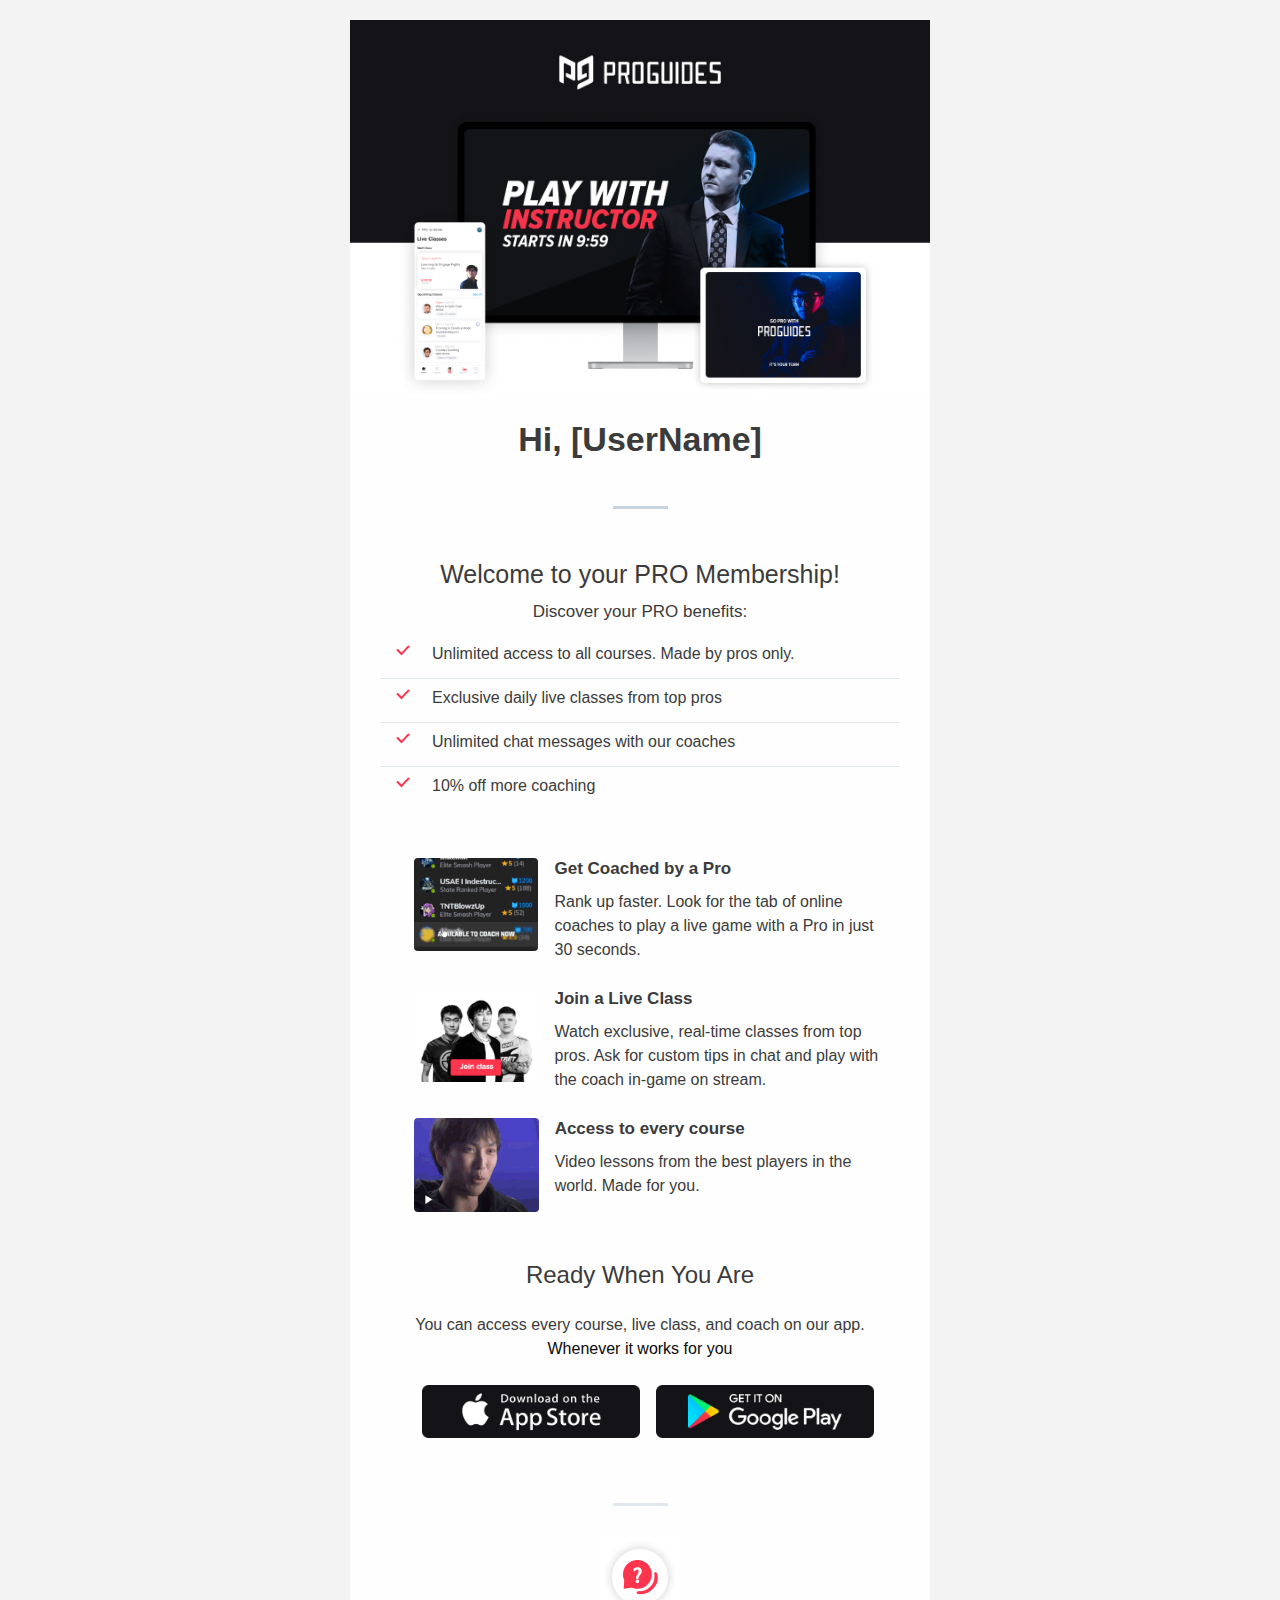
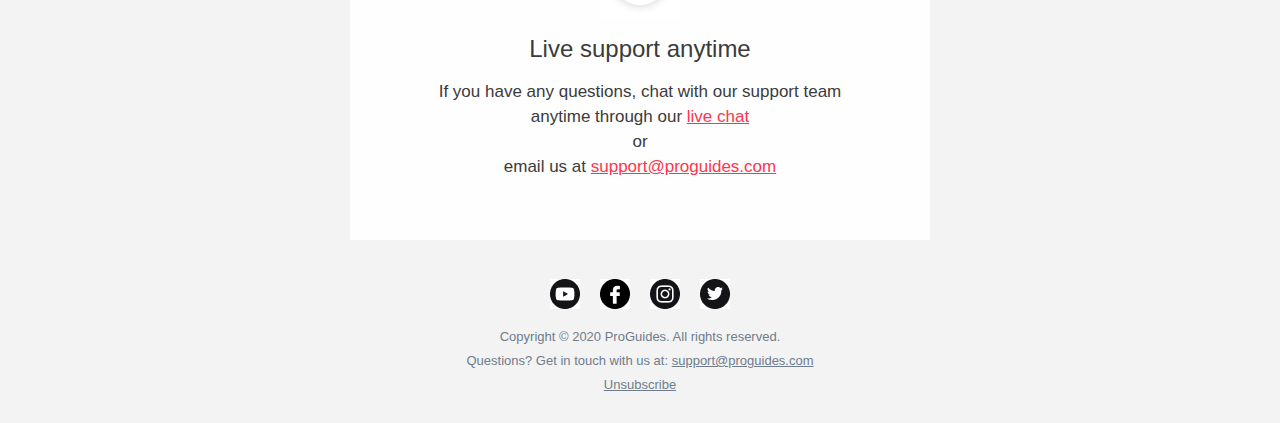
==== commit e202bb97: "adjust ui" ====
--- a/index.html
+++ b/index.html
@@ -469,7 +469,7 @@
                         border-collapse: collapse !important;
                         color: #3b3b3b;
                         font-family: Helvetica, Arial, sans-serif;
-                        font-size: 35px;
+                        font-size: 34px;
                         font-weight: 600;
                         hyphens: auto;
                         line-height: 43px;
@@ -664,7 +664,7 @@
                         border-collapse: collapse !important;
                         color: #3b3b3b;
                         font-family: Helvetica, Arial, sans-serif;
-                        font-size: 26px;
+                        font-size: 25px;
                         font-weight: normal;
                         hyphens: auto;
                         line-height: 32px;
@@ -717,7 +717,7 @@
                         border-collapse: collapse !important;
                         color: #3b3b3b;
                         font-family: Helvetica, Arial, sans-serif;
-                        font-size: 18px;
+                        font-size: 17px;
                         font-weight: normal;
                         hyphens: auto;
                         line-height: 25.2px;
@@ -868,7 +868,7 @@
                                 border-collapse: collapse !important;
                                 color: #3b3b3b;
                                 font-family: Helvetica, Arial, sans-serif;
-                                font-size: 17px;
+                                font-size: 16px;
                                 font-weight: normal;
                                 hyphens: auto;
                                 line-height: 17px;
@@ -1134,7 +1134,7 @@
                                 border-collapse: collapse !important;
                                 color: #3b3b3b;
                                 font-family: Helvetica, Arial, sans-serif;
-                                font-size: 17px;
+                                font-size: 16px;
                                 font-weight: normal;
                                 hyphens: auto;
                                 line-height: 17px;
@@ -1398,7 +1398,7 @@
                                 border-collapse: collapse !important;
                                 color: #3b3b3b;
                                 font-family: Helvetica, Arial, sans-serif;
-                                font-size: 17px;
+                                font-size: 16px;
                                 font-weight: normal;
                                 hyphens: auto;
                                 line-height: 17px;
@@ -1663,7 +1663,7 @@
                                 border-collapse: collapse !important;
                                 color: #3b3b3b;
                                 font-family: Helvetica, Arial, sans-serif;
-                                font-size: 17px;
+                                font-size: 16px;
                                 font-weight: normal;
                                 hyphens: auto;
                                 line-height: 17px;
@@ -1919,7 +1919,7 @@
                                           color: #3b3b3b;
                                           font-family: Helvetica, Arial,
                                             sans-serif;
-                                          font-size: 18px;
+                                          font-size: 17px;
                                           font-weight: 600;
                                           line-height: 22px;
                                           margin: 0;
@@ -1939,11 +1939,12 @@
                                           color: #3b3b3b;
                                           font-family: Helvetica, Arial,
                                             sans-serif;
-                                          font-size: 17px;
+                                          font-size: 16px;
                                           font-weight: normal;
                                           line-height: 24px;
                                           margin: 0;
                                           margin-bottom: 10px;
+                                          max-width: 340px;
                                           padding: 0;
                                           text-align: left;
                                         "
@@ -2170,7 +2171,7 @@
                                           color: #3b3b3b;
                                           font-family: Helvetica, Arial,
                                             sans-serif;
-                                          font-size: 18px;
+                                          font-size: 17px;
                                           font-weight: 600;
                                           line-height: 22px;
                                           margin: 0;
@@ -2190,11 +2191,12 @@
                                           color: #3b3b3b;
                                           font-family: Helvetica, Arial,
                                             sans-serif;
-                                          font-size: 17px;
+                                          font-size: 16px;
                                           font-weight: normal;
                                           line-height: 24px;
                                           margin: 0;
                                           margin-bottom: 10px;
+                                          max-width: 340px;
                                           padding: 0;
                                           text-align: left;
                                         "
@@ -2422,7 +2424,7 @@
                                           color: #3b3b3b;
                                           font-family: Helvetica, Arial,
                                             sans-serif;
-                                          font-size: 18px;
+                                          font-size: 17px;
                                           font-weight: 600;
                                           line-height: 22px;
                                           margin: 0;
@@ -2442,11 +2444,12 @@
                                           color: #3b3b3b;
                                           font-family: Helvetica, Arial,
                                             sans-serif;
-                                          font-size: 17px;
+                                          font-size: 16px;
                                           font-weight: normal;
                                           line-height: 24px;
                                           margin: 0;
                                           margin-bottom: 10px;
+                                          max-width: 340px;
                                           padding: 0;
                                           text-align: left;
                                         "
@@ -2559,7 +2562,7 @@
                                   border-collapse: collapse !important;
                                   color: #3b3b3b;
                                   font-family: Helvetica, Arial, sans-serif;
-                                  font-size: 25px;
+                                  font-size: 24px;
                                   font-weight: normal;
                                   hyphens: auto;
                                   line-height: 30px;
@@ -2620,7 +2623,7 @@
                                   border-collapse: collapse !important;
                                   color: #3b3b3b;
                                   font-family: Helvetica, Arial, sans-serif;
-                                  font-size: 17px;
+                                  font-size: 16px;
                                   font-weight: normal;
                                   hyphens: auto;
                                   line-height: 24px;
@@ -2652,7 +2655,7 @@
                                   border-collapse: collapse !important;
                                   color: #0a0a0a;
                                   font-family: Helvetica, Arial, sans-serif;
-                                  font-size: 17px;
+                                  font-size: 16px;
                                   font-weight: normal;
                                   hyphens: auto;
                                   line-height: 24px;
@@ -2684,7 +2687,7 @@
                                   border-collapse: collapse !important;
                                   color: #0a0a0a;
                                   font-family: Helvetica, Arial, sans-serif;
-                                  font-size: 24px;
+                                  font-size: 23px;
                                   font-weight: normal;
                                   hyphens: auto;
                                   line-height: 24px;
@@ -2746,7 +2749,32 @@
                                       "
                                     >
                                       <td
-                                        class="columns first small-12"
+                                        class="columns first large-1"
+                                        style="
+                                          -moz-hyphens: auto;
+                                          -webkit-hyphens: auto;
+                                          margin: 0 auto;
+                                          border-collapse: collapse !important;
+                                          color: #0a0a0a;
+                                          font-family: Helvetica, Arial,
+                                            sans-serif;
+                                          font-size: 16px;
+                                          font-weight: normal;
+                                          hyphens: auto;
+                                          line-height: 1.3;
+                                          margin: 0 auto;
+                                          padding: 0;
+                                          padding-bottom: 16px;
+                                          padding-left: 16px;
+                                          padding-right: 8px;
+                                          text-align: left;
+                                          vertical-align: top;
+                                          width: 32.33333px;
+                                          word-wrap: break-word;
+                                        "
+                                      ></td>
+                                      <td
+                                        class="columns small-12"
                                         style="
                                           -moz-hyphens: auto;
                                           -webkit-hyphens: auto;
@@ -2803,7 +2831,7 @@
                                         </a>
                                       </td>
                                       <td
-                                        class="columns last small-12"
+                                        class="columns small-12"
                                         style="
                                           -moz-hyphens: auto;
                                           -webkit-hyphens: auto;
@@ -2820,7 +2848,6 @@
                                           padding: 0;
                                           padding-bottom: 16px;
                                           padding-left: 16px;
-                                          padding-right: 16px;
                                           text-align: left;
                                           vertical-align: top;
                                           word-wrap: break-word;
@@ -2860,6 +2887,31 @@
                                           />
                                         </a>
                                       </td>
+                                      <td
+                                        class="columns last large-1"
+                                        style="
+                                          -moz-hyphens: auto;
+                                          -webkit-hyphens: auto;
+                                          margin: 0 auto;
+                                          border-collapse: collapse !important;
+                                          color: #0a0a0a;
+                                          font-family: Helvetica, Arial,
+                                            sans-serif;
+                                          font-size: 16px;
+                                          font-weight: normal;
+                                          hyphens: auto;
+                                          line-height: 1.3;
+                                          margin: 0 auto;
+                                          padding: 0;
+                                          padding-bottom: 16px;
+                                          padding-left: 8px;
+                                          padding-right: 16px;
+                                          text-align: left;
+                                          vertical-align: top;
+                                          width: 32.33333px;
+                                          word-wrap: break-word;
+                                        "
+                                      ></td>
                                     </tr>
                                   </tbody>
                                 </table>
@@ -2989,7 +3041,7 @@
                                                     -moz-hyphens: auto;
                                                     -webkit-hyphens: auto;
                                                     margin: 0 auto;
-                                                    background-color: #c6d2de;
+                                                    background-color: #e2e8ee;
                                                     border-collapse: collapse !important;
                                                     color: #0a0a0a;
                                                     float: none;
@@ -3137,7 +3189,7 @@
                                   border-collapse: collapse !important;
                                   color: #3b3b3b;
                                   font-family: Helvetica, Arial, sans-serif;
-                                  font-size: 25px;
+                                  font-size: 24px;
                                   font-weight: normal;
                                   hyphens: auto;
                                   line-height: 30px;
@@ -3198,7 +3250,7 @@
                                   border-collapse: collapse !important;
                                   color: #3b3b3b;
                                   font-family: Helvetica, Arial, sans-serif;
-                                  font-size: 18px;
+                                  font-size: 17px;
                                   font-weight: normal;
                                   hyphens: auto;
                                   line-height: 25px;
@@ -3230,7 +3282,7 @@
                                   border-collapse: collapse !important;
                                   color: #3b3b3b;
                                   font-family: Helvetica, Arial, sans-serif;
-                                  font-size: 18px;
+                                  font-size: 17px;
                                   font-weight: normal;
                                   hyphens: auto;
                                   line-height: 25px;
@@ -3276,7 +3328,7 @@
                                   border-collapse: collapse !important;
                                   color: #3b3b3b;
                                   font-family: Helvetica, Arial, sans-serif;
-                                  font-size: 18px;
+                                  font-size: 17px;
                                   font-weight: normal;
                                   hyphens: auto;
                                   line-height: 25px;
@@ -3288,7 +3340,7 @@
                                 "
                               >
                                 <center style="min-width: 580px; width: 100%;">
-                                  OR
+                                  or
                                 </center>
                               </td>
                             </tr>
@@ -3307,7 +3359,7 @@
                                   border-collapse: collapse !important;
                                   color: #3b3b3b;
                                   font-family: Helvetica, Arial, sans-serif;
-                                  font-size: 18px;
+                                  font-size: 17px;
                                   font-weight: normal;
                                   hyphens: auto;
                                   line-height: 25px;
@@ -3688,7 +3740,7 @@
                                   border-collapse: collapse !important;
                                   color: #6f7c8b;
                                   font-family: Helvetica, Arial, sans-serif;
-                                  font-size: 14px;
+                                  font-size: 13px;
                                   font-weight: normal;
                                   hyphens: auto;
                                   line-height: 24px;
@@ -3720,11 +3772,12 @@
                                   border-collapse: collapse !important;
                                   color: #6f7c8b;
                                   font-family: Helvetica, Arial, sans-serif;
-                                  font-size: 14px;
+                                  font-size: 13px;
                                   font-weight: normal;
                                   hyphens: auto;
                                   line-height: 24px;
                                   margin: 0;
+                                  max-width: 340px;
                                   padding: 0;
                                   text-align: left;
                                   vertical-align: top;
@@ -3785,7 +3838,7 @@
                                       margin: 0;
                                       color: #6f7c8b;
                                       font-family: Helvetica, Arial, sans-serif;
-                                      font-size: 14px;
+                                      font-size: 13px;
                                       font-weight: normal;
                                       line-height: 24px;
                                       margin: 0;
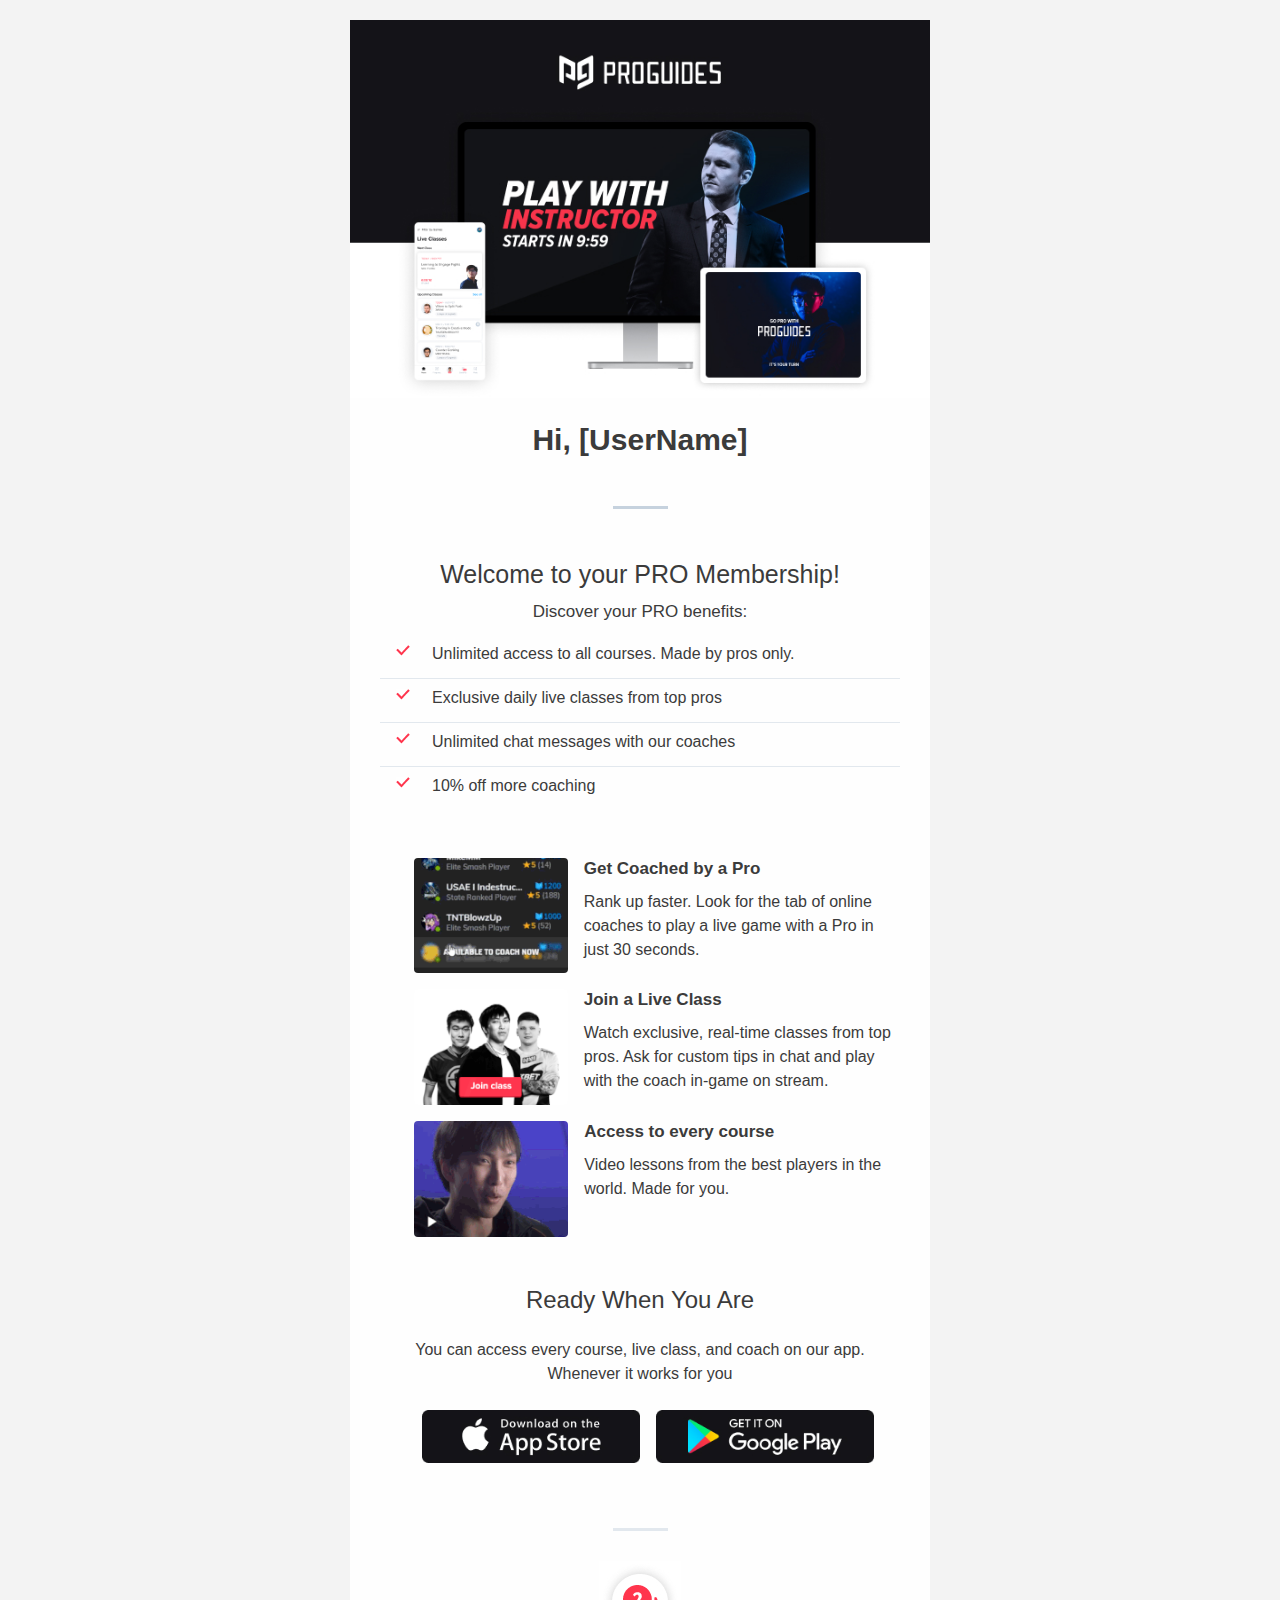
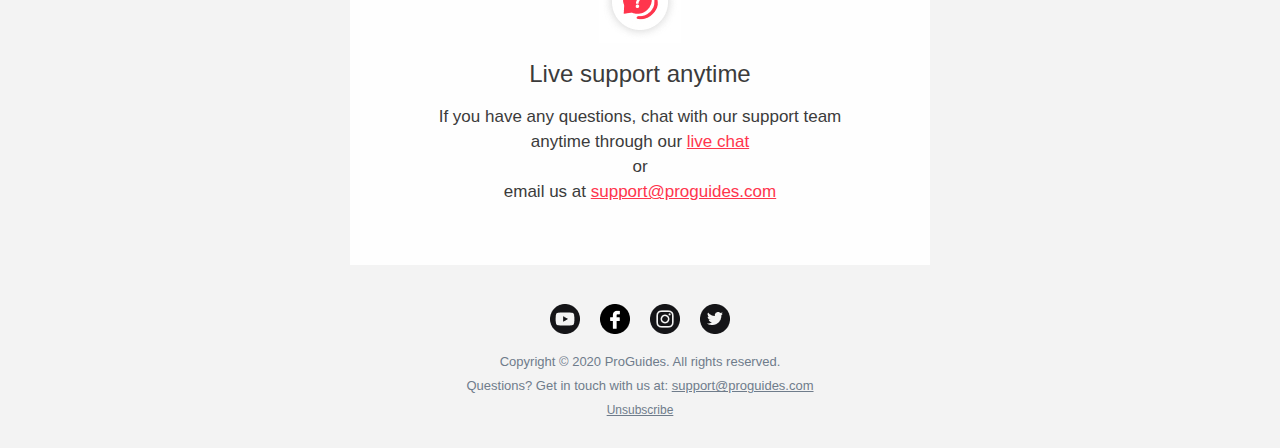
==== commit 0878098f: "new ui" ====
--- a/index.html
+++ b/index.html
@@ -324,7 +324,7 @@
               padding: 0;
               text-align: left;
               vertical-align: top;
-              word-wrap: break-word;
+              word-wrap: normal;
             "
           >
             &nbsp;
@@ -376,7 +376,7 @@
               padding: 0;
               text-align: center;
               vertical-align: top;
-              word-wrap: break-word;
+              word-wrap: normal;
             "
           >
             <center style="min-width: 580px; width: 100%;">
@@ -414,7 +414,7 @@
                         padding: 0;
                         text-align: left;
                         vertical-align: top;
-                        word-wrap: break-word;
+                        word-wrap: normal;
                       "
                     >
                       <img
@@ -452,7 +452,7 @@
                         padding: 0;
                         text-align: left;
                         vertical-align: top;
-                        word-wrap: break-word;
+                        word-wrap: normal;
                       "
                     >
                       &nbsp;
@@ -469,7 +469,7 @@
                         border-collapse: collapse !important;
                         color: #3b3b3b;
                         font-family: Helvetica, Arial, sans-serif;
-                        font-size: 34px;
+                        font-size: 30px;
                         font-weight: 600;
                         hyphens: auto;
                         line-height: 43px;
@@ -477,7 +477,7 @@
                         padding: 0;
                         text-align: left;
                         vertical-align: top;
-                        word-wrap: break-word;
+                        word-wrap: normal;
                       "
                     >
                       <center style="min-width: 580px; width: 100%;">
@@ -505,7 +505,7 @@
                         padding: 0;
                         text-align: left;
                         vertical-align: top;
-                        word-wrap: break-word;
+                        word-wrap: normal;
                       "
                     >
                       &nbsp;
@@ -530,7 +530,7 @@
                         padding: 0;
                         text-align: left;
                         vertical-align: top;
-                        word-wrap: break-word;
+                        word-wrap: normal;
                       "
                     >
                       <center style="min-width: 580px; width: 100%;">
@@ -572,7 +572,7 @@
                                   padding: 0;
                                   text-align: left;
                                   vertical-align: top;
-                                  word-wrap: break-word;
+                                  word-wrap: normal;
                                 "
                               >
                                 <table
@@ -614,7 +614,7 @@
                                           padding: 0;
                                           text-align: center;
                                           vertical-align: top;
-                                          word-wrap: break-word;
+                                          word-wrap: normal;
                                         "
                                       ></td>
                                     </tr>
@@ -647,7 +647,7 @@
                         padding: 0;
                         text-align: left;
                         vertical-align: top;
-                        word-wrap: break-word;
+                        word-wrap: normal;
                       "
                     >
                       &nbsp;
@@ -672,7 +672,7 @@
                         padding: 0;
                         text-align: left;
                         vertical-align: top;
-                        word-wrap: break-word;
+                        word-wrap: normal;
                       "
                     >
                       <center style="min-width: 580px; width: 100%;">
@@ -700,7 +700,7 @@
                         padding: 0;
                         text-align: left;
                         vertical-align: top;
-                        word-wrap: break-word;
+                        word-wrap: normal;
                       "
                     >
                       &nbsp;
@@ -725,7 +725,7 @@
                         padding: 0;
                         text-align: left;
                         vertical-align: top;
-                        word-wrap: break-word;
+                        word-wrap: normal;
                       "
                     >
                       <center style="min-width: 580px; width: 100%;">
@@ -753,7 +753,7 @@
                         padding: 0;
                         text-align: left;
                         vertical-align: top;
-                        word-wrap: break-word;
+                        word-wrap: normal;
                       "
                     >
                       &nbsp;
@@ -778,7 +778,7 @@
                         padding: 0;
                         text-align: left;
                         vertical-align: top;
-                        word-wrap: break-word;
+                        word-wrap: normal;
                       "
                     >
                       <table
@@ -822,7 +822,7 @@
                                 padding-left: 16px;
                                 text-align: left;
                                 vertical-align: top;
-                                word-wrap: break-word;
+                                word-wrap: normal;
                               "
                             ></td>
                             <td
@@ -842,7 +842,7 @@
                                 padding: 0;
                                 text-align: left;
                                 vertical-align: top;
-                                word-wrap: break-word;
+                                word-wrap: normal;
                               "
                             >
                               <img
@@ -879,7 +879,7 @@
                                 padding-right: 16px;
                                 text-align: left;
                                 vertical-align: top;
-                                word-wrap: break-word;
+                                word-wrap: normal;
                               "
                             >
                               Unlimited access to all courses. Made by pros
@@ -909,7 +909,7 @@
                         padding: 0;
                         text-align: left;
                         vertical-align: top;
-                        word-wrap: break-word;
+                        word-wrap: normal;
                       "
                     >
                       <table
@@ -950,7 +950,7 @@
                                 padding: 0;
                                 text-align: left;
                                 vertical-align: top;
-                                word-wrap: break-word;
+                                word-wrap: normal;
                               "
                             ></td>
                             <td
@@ -971,7 +971,7 @@
                                 padding: 0;
                                 text-align: left;
                                 vertical-align: top;
-                                word-wrap: break-word;
+                                word-wrap: normal;
                               "
                             ></td>
                             <td
@@ -991,7 +991,7 @@
                                 padding: 0;
                                 text-align: left;
                                 vertical-align: top;
-                                word-wrap: break-word;
+                                word-wrap: normal;
                               "
                             ></td>
                           </tr>
@@ -1019,7 +1019,7 @@
                         padding: 0;
                         text-align: left;
                         vertical-align: top;
-                        word-wrap: break-word;
+                        word-wrap: normal;
                       "
                     >
                       &nbsp;
@@ -1044,7 +1044,7 @@
                         padding: 0;
                         text-align: left;
                         vertical-align: top;
-                        word-wrap: break-word;
+                        word-wrap: normal;
                       "
                     >
                       <table
@@ -1088,7 +1088,7 @@
                                 padding-left: 16px;
                                 text-align: left;
                                 vertical-align: top;
-                                word-wrap: break-word;
+                                word-wrap: normal;
                               "
                             ></td>
                             <td
@@ -1108,7 +1108,7 @@
                                 padding: 0;
                                 text-align: left;
                                 vertical-align: top;
-                                word-wrap: break-word;
+                                word-wrap: normal;
                               "
                             >
                               <img
@@ -1145,7 +1145,7 @@
                                 padding-right: 16px;
                                 text-align: left;
                                 vertical-align: top;
-                                word-wrap: break-word;
+                                word-wrap: normal;
                               "
                             >
                               Exclusive daily live classes from top pros
@@ -1174,7 +1174,7 @@
                         padding: 0;
                         text-align: left;
                         vertical-align: top;
-                        word-wrap: break-word;
+                        word-wrap: normal;
                       "
                     >
                       <table
@@ -1215,7 +1215,7 @@
                                 padding: 0;
                                 text-align: left;
                                 vertical-align: top;
-                                word-wrap: break-word;
+                                word-wrap: normal;
                               "
                             ></td>
                             <td
@@ -1236,7 +1236,7 @@
                                 padding: 0;
                                 text-align: left;
                                 vertical-align: top;
-                                word-wrap: break-word;
+                                word-wrap: normal;
                               "
                             ></td>
                             <td
@@ -1256,7 +1256,7 @@
                                 padding: 0;
                                 text-align: left;
                                 vertical-align: top;
-                                word-wrap: break-word;
+                                word-wrap: normal;
                               "
                             ></td>
                           </tr>
@@ -1284,7 +1284,7 @@
                         padding: 0;
                         text-align: left;
                         vertical-align: top;
-                        word-wrap: break-word;
+                        word-wrap: normal;
                       "
                     >
                       &nbsp;
@@ -1309,7 +1309,7 @@
                         padding: 0;
                         text-align: left;
                         vertical-align: top;
-                        word-wrap: break-word;
+                        word-wrap: normal;
                       "
                     >
                       <table
@@ -1353,7 +1353,7 @@
                                 padding-left: 16px;
                                 text-align: left;
                                 vertical-align: top;
-                                word-wrap: break-word;
+                                word-wrap: normal;
                               "
                             ></td>
                             <td
@@ -1373,7 +1373,7 @@
                                 padding: 0;
                                 text-align: left;
                                 vertical-align: top;
-                                word-wrap: break-word;
+                                word-wrap: normal;
                               "
                             >
                               <img
@@ -1409,7 +1409,7 @@
                                 padding-right: 16px;
                                 text-align: left;
                                 vertical-align: top;
-                                word-wrap: break-word;
+                                word-wrap: normal;
                               "
                               class="columns last"
                             >
@@ -1439,7 +1439,7 @@
                         padding: 0;
                         text-align: left;
                         vertical-align: top;
-                        word-wrap: break-word;
+                        word-wrap: normal;
                       "
                     >
                       <table
@@ -1480,7 +1480,7 @@
                                 padding: 0;
                                 text-align: left;
                                 vertical-align: top;
-                                word-wrap: break-word;
+                                word-wrap: normal;
                               "
                             ></td>
                             <td
@@ -1501,7 +1501,7 @@
                                 padding: 0;
                                 text-align: left;
                                 vertical-align: top;
-                                word-wrap: break-word;
+                                word-wrap: normal;
                               "
                             ></td>
                             <td
@@ -1521,7 +1521,7 @@
                                 padding: 0;
                                 text-align: left;
                                 vertical-align: top;
-                                word-wrap: break-word;
+                                word-wrap: normal;
                               "
                             ></td>
                           </tr>
@@ -1549,7 +1549,7 @@
                         padding: 0;
                         text-align: left;
                         vertical-align: top;
-                        word-wrap: break-word;
+                        word-wrap: normal;
                       "
                     >
                       &nbsp;
@@ -1574,7 +1574,7 @@
                         padding: 0;
                         text-align: left;
                         vertical-align: top;
-                        word-wrap: break-word;
+                        word-wrap: normal;
                       "
                     >
                       <table
@@ -1618,7 +1618,7 @@
                                 padding-left: 16px;
                                 text-align: left;
                                 vertical-align: top;
-                                word-wrap: break-word;
+                                word-wrap: normal;
                               "
                             ></td>
                             <td
@@ -1638,7 +1638,7 @@
                                 padding: 0;
                                 text-align: left;
                                 vertical-align: top;
-                                word-wrap: break-word;
+                                word-wrap: normal;
                               "
                             >
                               <img
@@ -1674,7 +1674,7 @@
                                 padding-right: 16px;
                                 text-align: left;
                                 vertical-align: top;
-                                word-wrap: break-word;
+                                word-wrap: normal;
                               "
                               class="columns last"
                             >
@@ -1705,7 +1705,7 @@
                         padding: 0;
                         text-align: left;
                         vertical-align: top;
-                        word-wrap: break-word;
+                        word-wrap: normal;
                       "
                     >
                       &nbsp;
@@ -1748,7 +1748,7 @@
                         padding: 0;
                         text-align: left;
                         vertical-align: top;
-                        word-wrap: break-word;
+                        word-wrap: normal;
                       "
                     >
                       <table
@@ -1773,7 +1773,7 @@
                             "
                           >
                             <th
-                              class="large-offset-1 small-12 large-3 columns first"
+                              class="large-offset-1 small-12 large-4 columns first"
                               style="
                                 margin: 0 auto;
                                 color: #0a0a0a;
@@ -1787,7 +1787,7 @@
                                 padding-left: 64.33333px;
                                 padding-right: 8px;
                                 text-align: left;
-                                width: 129px;
+                                width: 177.33333px;
                               "
                             >
                               <table
@@ -1944,7 +1944,7 @@
                                           line-height: 24px;
                                           margin: 0;
                                           margin-bottom: 10px;
-                                          max-width: 340px;
+                                          max-width: 310px;
                                           padding: 0;
                                           text-align: left;
                                         "
@@ -2000,7 +2000,7 @@
                         padding: 0;
                         text-align: left;
                         vertical-align: top;
-                        word-wrap: break-word;
+                        word-wrap: normal;
                       "
                     >
                       <table
@@ -2025,7 +2025,7 @@
                             "
                           >
                             <th
-                              class="large-offset-1 small-12 large-3 columns first"
+                              class="large-offset-1 small-12 large-4 columns first"
                               style="
                                 margin: 0 auto;
                                 color: #0a0a0a;
@@ -2039,7 +2039,7 @@
                                 padding-left: 64.33333px;
                                 padding-right: 8px;
                                 text-align: left;
-                                width: 129px;
+                                width: 177.33333px;
                               "
                             >
                               <table
@@ -2094,7 +2094,7 @@
                                         <img
                                           class="small-float-center"
                                           src="/public/media/email/classes.gif"
-                                          alt="coaches"
+                                          alt="classes"
                                           style="
                                             -ms-interpolation-mode: bicubic;
                                             border: none;
@@ -2196,7 +2196,7 @@
                                           line-height: 24px;
                                           margin: 0;
                                           margin-bottom: 10px;
-                                          max-width: 340px;
+                                          max-width: 310px;
                                           padding: 0;
                                           text-align: left;
                                         "
@@ -2253,7 +2253,7 @@
                         padding: 0;
                         text-align: left;
                         vertical-align: top;
-                        word-wrap: break-word;
+                        word-wrap: normal;
                       "
                     >
                       <table
@@ -2278,7 +2278,7 @@
                             "
                           >
                             <th
-                              class="large-offset-1 small-12 large-3 columns first"
+                              class="large-offset-1 small-12 large-4 columns first"
                               style="
                                 margin: 0 auto;
                                 color: #0a0a0a;
@@ -2292,7 +2292,7 @@
                                 padding-left: 64.33333px;
                                 padding-right: 8px;
                                 text-align: left;
-                                width: 129px;
+                                width: 177.33333px;
                               "
                             >
                               <table
@@ -2449,7 +2449,7 @@
                                           line-height: 24px;
                                           margin: 0;
                                           margin-bottom: 10px;
-                                          max-width: 340px;
+                                          max-width: 310px;
                                           padding: 0;
                                           text-align: left;
                                         "
@@ -2498,7 +2498,7 @@
                         padding: 0;
                         text-align: left;
                         vertical-align: top;
-                        word-wrap: break-word;
+                        word-wrap: normal;
                       "
                     >
                       <center style="min-width: 580px; width: 100%;">
@@ -2541,7 +2541,7 @@
                                   padding: 0;
                                   text-align: left;
                                   vertical-align: top;
-                                  word-wrap: break-word;
+                                  word-wrap: normal;
                                 "
                               >
                                 &nbsp;
@@ -2570,7 +2570,7 @@
                                   padding: 0;
                                   text-align: left;
                                   vertical-align: top;
-                                  word-wrap: break-word;
+                                  word-wrap: normal;
                                 "
                               >
                                 <center style="min-width: 580px; width: 100%;">
@@ -2602,7 +2602,7 @@
                                   padding: 0;
                                   text-align: left;
                                   vertical-align: top;
-                                  word-wrap: break-word;
+                                  word-wrap: normal;
                                 "
                               >
                                 &nbsp;
@@ -2631,7 +2631,7 @@
                                   padding: 0;
                                   text-align: left;
                                   vertical-align: top;
-                                  word-wrap: break-word;
+                                  word-wrap: normal;
                                 "
                               >
                                 <center style="min-width: 580px; width: 100%;">
@@ -2653,7 +2653,7 @@
                                   -webkit-hyphens: auto;
                                   margin: 0;
                                   border-collapse: collapse !important;
-                                  color: #0a0a0a;
+                                  color: #3b3b3b;
                                   font-family: Helvetica, Arial, sans-serif;
                                   font-size: 16px;
                                   font-weight: normal;
@@ -2663,7 +2663,7 @@
                                   padding: 0;
                                   text-align: left;
                                   vertical-align: top;
-                                  word-wrap: break-word;
+                                  word-wrap: normal;
                                 "
                               >
                                 <center style="min-width: 580px; width: 100%;">
@@ -2695,7 +2695,7 @@
                                   padding: 0;
                                   text-align: left;
                                   vertical-align: top;
-                                  word-wrap: break-word;
+                                  word-wrap: normal;
                                 "
                               >
                                 &nbsp;
@@ -2724,7 +2724,7 @@
                                   padding: 0;
                                   text-align: left;
                                   vertical-align: top;
-                                  word-wrap: break-word;
+                                  word-wrap: normal;
                                 "
                               >
                                 <table
@@ -2770,7 +2770,7 @@
                                           text-align: left;
                                           vertical-align: top;
                                           width: 32.33333px;
-                                          word-wrap: break-word;
+                                          word-wrap: normal;
                                         "
                                       ></td>
                                       <td
@@ -2793,7 +2793,7 @@
                                           padding-left: 16px;
                                           text-align: left;
                                           vertical-align: top;
-                                          word-wrap: break-word;
+                                          word-wrap: normal;
                                         "
                                       >
                                         <a
@@ -2850,7 +2850,7 @@
                                           padding-left: 16px;
                                           text-align: left;
                                           vertical-align: top;
-                                          word-wrap: break-word;
+                                          word-wrap: normal;
                                         "
                                       >
                                         <a
@@ -2909,7 +2909,7 @@
                                           text-align: left;
                                           vertical-align: top;
                                           width: 32.33333px;
-                                          word-wrap: break-word;
+                                          word-wrap: normal;
                                         "
                                       ></td>
                                     </tr>
@@ -2941,7 +2941,7 @@
                                   padding: 0;
                                   text-align: left;
                                   vertical-align: top;
-                                  word-wrap: break-word;
+                                  word-wrap: normal;
                                 "
                               >
                                 &nbsp;
@@ -2970,7 +2970,7 @@
                                   padding: 0;
                                   text-align: left;
                                   vertical-align: top;
-                                  word-wrap: break-word;
+                                  word-wrap: normal;
                                 "
                               >
                                 <center style="min-width: 580px; width: 100%;">
@@ -3013,7 +3013,7 @@
                                             padding: 0;
                                             text-align: left;
                                             vertical-align: top;
-                                            word-wrap: break-word;
+                                            word-wrap: normal;
                                           "
                                         >
                                           <table
@@ -3055,7 +3055,7 @@
                                                     padding: 0;
                                                     text-align: center;
                                                     vertical-align: top;
-                                                    word-wrap: break-word;
+                                                    word-wrap: normal;
                                                   "
                                                 ></td>
                                               </tr>
@@ -3092,7 +3092,7 @@
                                   padding: 0;
                                   text-align: left;
                                   vertical-align: top;
-                                  word-wrap: break-word;
+                                  word-wrap: normal;
                                 "
                               >
                                 &nbsp;
@@ -3121,7 +3121,7 @@
                                   padding: 0;
                                   text-align: left;
                                   vertical-align: top;
-                                  word-wrap: break-word;
+                                  word-wrap: normal;
                                 "
                               >
                                 <img
@@ -3168,7 +3168,7 @@
                                   padding: 0;
                                   text-align: left;
                                   vertical-align: top;
-                                  word-wrap: break-word;
+                                  word-wrap: normal;
                                 "
                               >
                                 &nbsp;
@@ -3197,7 +3197,7 @@
                                   padding: 0;
                                   text-align: left;
                                   vertical-align: top;
-                                  word-wrap: break-word;
+                                  word-wrap: normal;
                                 "
                               >
                                 <center style="min-width: 580px; width: 100%;">
@@ -3229,7 +3229,7 @@
                                   padding: 0;
                                   text-align: left;
                                   vertical-align: top;
-                                  word-wrap: break-word;
+                                  word-wrap: normal;
                                 "
                               >
                                 &nbsp;
@@ -3258,7 +3258,7 @@
                                   padding: 0;
                                   text-align: left;
                                   vertical-align: top;
-                                  word-wrap: break-word;
+                                  word-wrap: normal;
                                 "
                               >
                                 <center style="min-width: 580px; width: 100%;">
@@ -3290,7 +3290,7 @@
                                   padding: 0;
                                   text-align: left;
                                   vertical-align: top;
-                                  word-wrap: break-word;
+                                  word-wrap: normal;
                                 "
                               >
                                 <center style="min-width: 580px; width: 100%;">
@@ -3336,7 +3336,7 @@
                                   padding: 0;
                                   text-align: left;
                                   vertical-align: top;
-                                  word-wrap: break-word;
+                                  word-wrap: normal;
                                 "
                               >
                                 <center style="min-width: 580px; width: 100%;">
@@ -3367,7 +3367,7 @@
                                   padding: 0;
                                   text-align: left;
                                   vertical-align: top;
-                                  word-wrap: break-word;
+                                  word-wrap: normal;
                                 "
                               >
                                 <center style="min-width: 580px; width: 100%;">
@@ -3414,7 +3414,7 @@
                                   padding: 0;
                                   text-align: left;
                                   vertical-align: top;
-                                  word-wrap: break-word;
+                                  word-wrap: normal;
                                 "
                               >
                                 &nbsp;
@@ -3459,7 +3459,7 @@
                                   padding: 0;
                                   text-align: left;
                                   vertical-align: top;
-                                  word-wrap: break-word;
+                                  word-wrap: normal;
                                 "
                               >
                                 &nbsp;
@@ -3516,7 +3516,7 @@
                                     text-decoration: none;
                                   "
                                   ><img
-                                    src="/public/media/email/youtube.jpg"
+                                    src="/public/media/email/youtube.png"
                                     alt=""
                                     style="
                                       -ms-interpolation-mode: bicubic;
@@ -3562,7 +3562,7 @@
                                     text-decoration: none;
                                   "
                                   ><img
-                                    src="/public/media/email/facebook.jpg"
+                                    src="/public/media/email/facebook.png"
                                     alt=""
                                     style="
                                       -ms-interpolation-mode: bicubic;
@@ -3608,7 +3608,7 @@
                                     text-decoration: none;
                                   "
                                   ><img
-                                    src="/public/media/email/instagram.jpg"
+                                    src="/public/media/email/instagram.png"
                                     alt=""
                                     style="
                                       -ms-interpolation-mode: bicubic;
@@ -3653,7 +3653,7 @@
                                     text-decoration: none;
                                   "
                                   ><img
-                                    src="/public/media/email/twitter.jpg"
+                                    src="/public/media/email/twitter.png"
                                     alt=""
                                     style="
                                       -ms-interpolation-mode: bicubic;
@@ -3707,7 +3707,7 @@
                                   padding: 0;
                                   text-align: left;
                                   vertical-align: top;
-                                  word-wrap: break-word;
+                                  word-wrap: normal;
                                 "
                               >
                                 &nbsp;
@@ -3748,7 +3748,7 @@
                                   padding: 0;
                                   text-align: left;
                                   vertical-align: top;
-                                  word-wrap: break-word;
+                                  word-wrap: normal;
                                 "
                               >
                                 <center style="min-width: 580px; width: 100%;">
@@ -3781,7 +3781,7 @@
                                   padding: 0;
                                   text-align: left;
                                   vertical-align: top;
-                                  word-wrap: break-word;
+                                  word-wrap: normal;
                                 "
                               >
                                 <center style="min-width: 580px; width: 100%;">
@@ -3828,7 +3828,7 @@
                                   padding: 0;
                                   text-align: left;
                                   vertical-align: top;
-                                  word-wrap: break-word;
+                                  word-wrap: normal;
                                 "
                               >
                                 <center style="min-width: 580px; width: 100%;">
@@ -3838,7 +3838,7 @@
                                       margin: 0;
                                       color: #6f7c8b;
                                       font-family: Helvetica, Arial, sans-serif;
-                                      font-size: 13px;
+                                      font-size: 12px;
                                       font-weight: normal;
                                       line-height: 24px;
                                       margin: 0;
@@ -3895,7 +3895,7 @@
               padding: 0;
               text-align: left;
               vertical-align: top;
-              word-wrap: break-word;
+              word-wrap: normal;
             "
           >
             &nbsp;
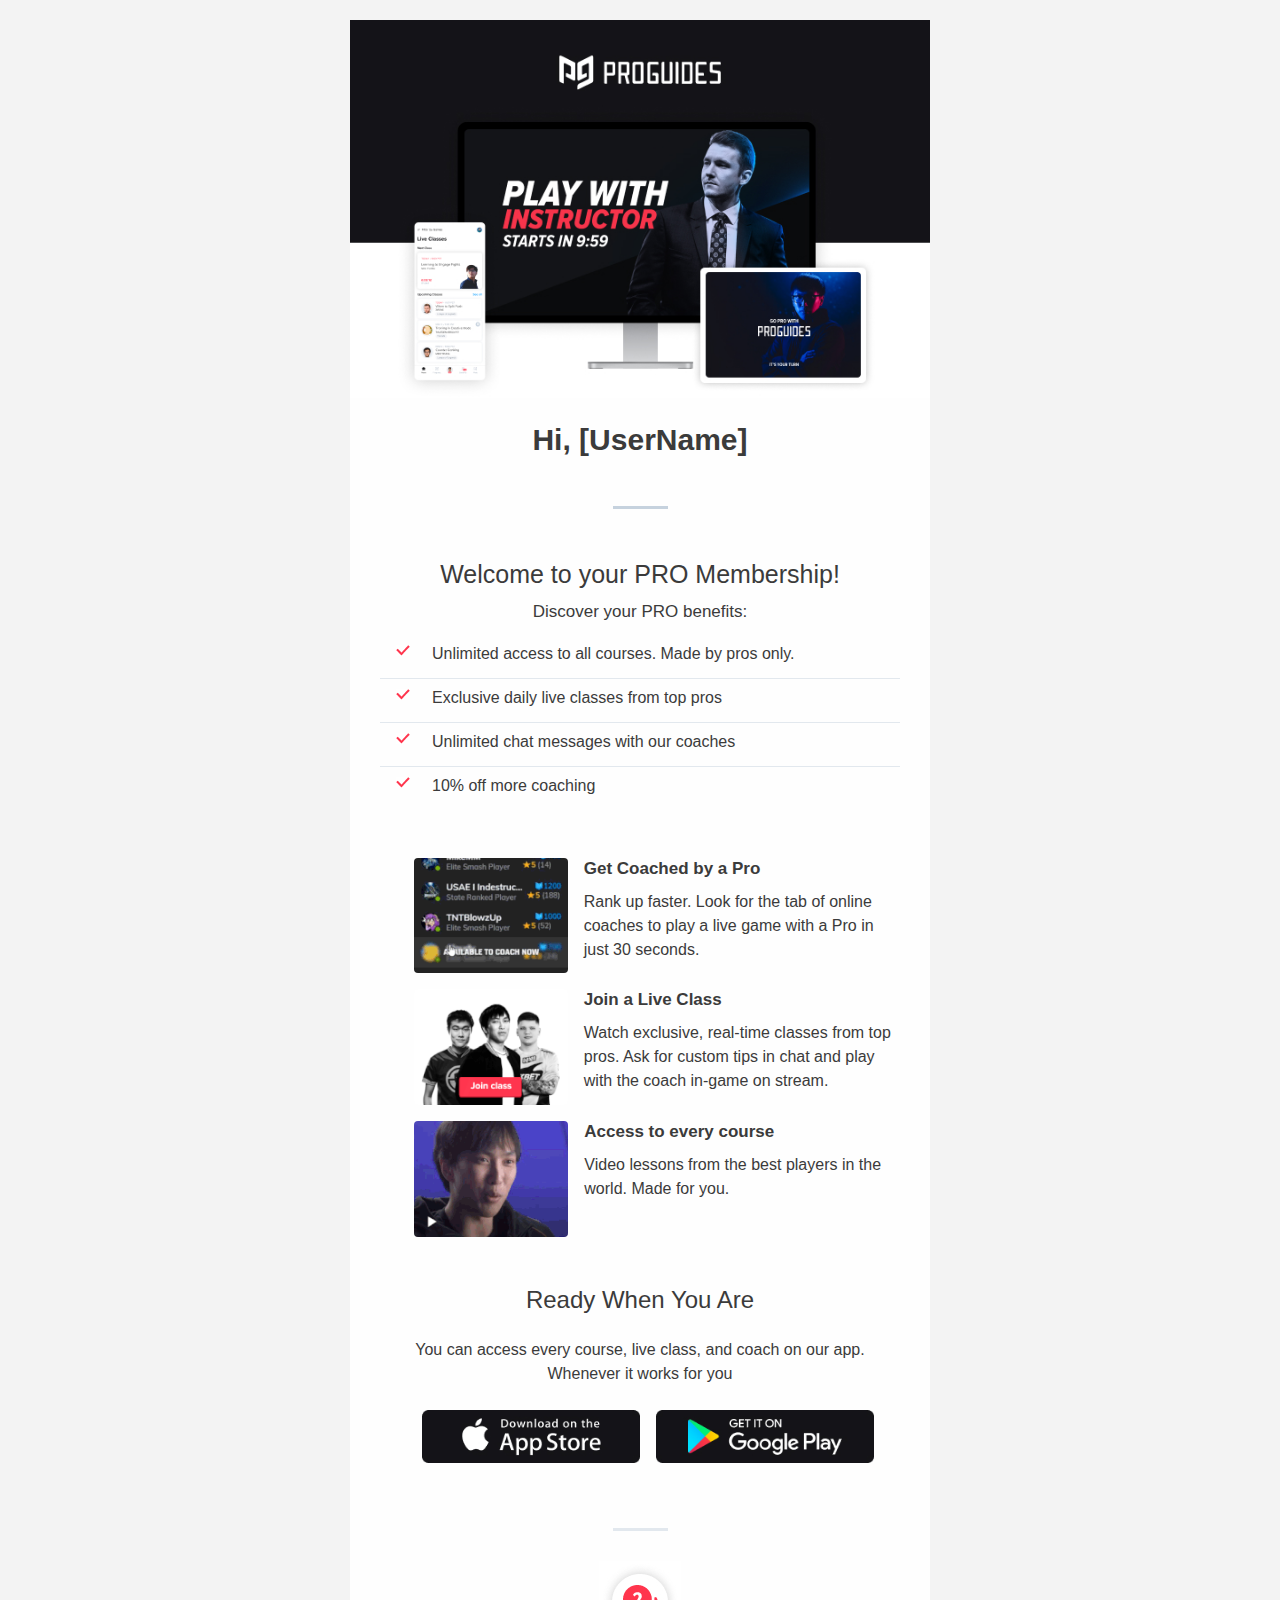
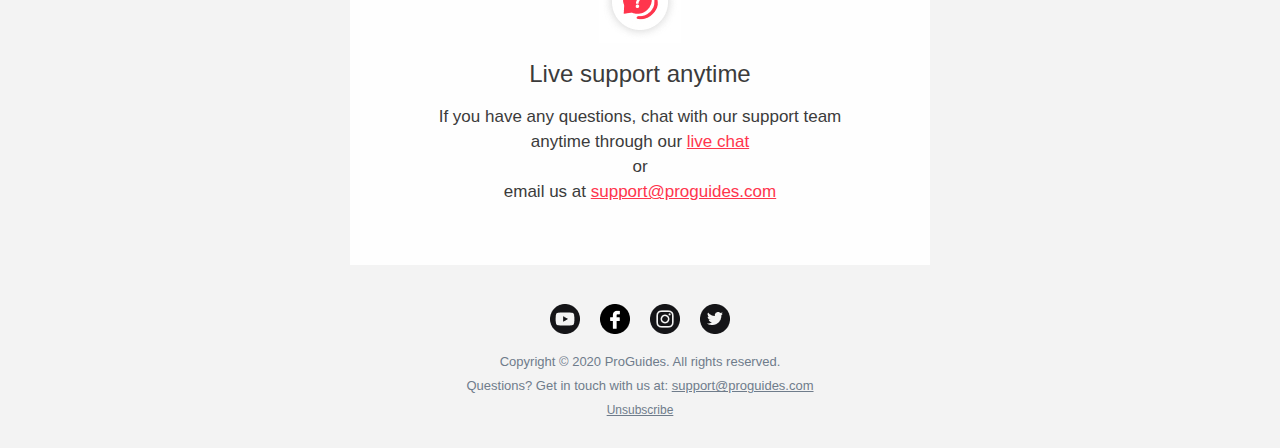
==== commit 2acddf95: "remove hyphen" ====
--- a/index.html
+++ b/index.html
@@ -309,15 +309,13 @@
           <td
             height="20px"
             style="
-              -moz-hyphens: auto;
-              -webkit-hyphens: auto;
               margin: 0;
               border-collapse: collapse !important;
               color: #0a0a0a;
               font-family: Helvetica, Arial, sans-serif;
               font-size: 20px;
               font-weight: normal;
-              hyphens: auto;
+
               line-height: 20px;
               margin: 0;
               mso-line-height-rule: exactly;
@@ -361,8 +359,6 @@
             align="center"
             valign="top"
             style="
-              -moz-hyphens: auto;
-              -webkit-hyphens: auto;
               margin: 0 auto;
               border-collapse: collapse !important;
               color: #0a0a0a;
@@ -370,7 +366,7 @@
               font-family: Helvetica, Arial, sans-serif;
               font-size: 16px;
               font-weight: normal;
-              hyphens: auto;
+
               line-height: 1.3;
               margin: 0 auto;
               padding: 0;
@@ -400,15 +396,13 @@
                   >
                     <td
                       style="
-                        -moz-hyphens: auto;
-                        -webkit-hyphens: auto;
                         margin: 0;
                         border-collapse: collapse !important;
                         color: #0a0a0a;
                         font-family: Helvetica, Arial, sans-serif;
                         font-size: 16px;
                         font-weight: normal;
-                        hyphens: auto;
+
                         line-height: 1.3;
                         margin: 0;
                         padding: 0;
@@ -438,15 +432,13 @@
                     <td
                       height="20px"
                       style="
-                        -moz-hyphens: auto;
-                        -webkit-hyphens: auto;
                         margin: 0;
                         border-collapse: collapse !important;
                         color: #0a0a0a;
                         font-family: Helvetica, Arial, sans-serif;
                         font-size: 20px;
                         font-weight: normal;
-                        hyphens: auto;
+
                         line-height: 20px;
                         margin: 0;
                         padding: 0;
@@ -463,15 +455,12 @@
                   >
                     <td
                       style="
-                        -moz-hyphens: auto;
-                        -webkit-hyphens: auto;
                         margin: 0;
                         border-collapse: collapse !important;
                         color: #3b3b3b;
                         font-family: Helvetica, Arial, sans-serif;
                         font-size: 30px;
                         font-weight: 600;
-                        hyphens: auto;
                         line-height: 43px;
                         margin: 0;
                         padding: 0;
@@ -491,15 +480,13 @@
                     <td
                       height="45px"
                       style="
-                        -moz-hyphens: auto;
-                        -webkit-hyphens: auto;
                         margin: 0;
                         border-collapse: collapse !important;
                         color: #0a0a0a;
                         font-family: Helvetica, Arial, sans-serif;
                         font-size: 45px;
                         font-weight: normal;
-                        hyphens: auto;
+
                         line-height: 45px;
                         margin: 0;
                         padding: 0;
@@ -516,15 +503,13 @@
                   >
                     <td
                       style="
-                        -moz-hyphens: auto;
-                        -webkit-hyphens: auto;
                         margin: 0;
                         border-collapse: collapse !important;
                         color: #0a0a0a;
                         font-family: Helvetica, Arial, sans-serif;
                         font-size: 16px;
                         font-weight: normal;
-                        hyphens: auto;
+
                         line-height: 1.3;
                         margin: 0;
                         padding: 0;
@@ -558,15 +543,13 @@
                             >
                               <td
                                 style="
-                                  -moz-hyphens: auto;
-                                  -webkit-hyphens: auto;
                                   margin: 0;
                                   border-collapse: collapse !important;
                                   color: #0a0a0a;
                                   font-family: Helvetica, Arial, sans-serif;
                                   font-size: 16px;
                                   font-weight: normal;
-                                  hyphens: auto;
+
                                   line-height: 1.3;
                                   margin: 0;
                                   padding: 0;
@@ -597,8 +580,6 @@
                                         width="55px"
                                         height="3px"
                                         style="
-                                          -moz-hyphens: auto;
-                                          -webkit-hyphens: auto;
                                           margin: 0 auto;
                                           background-color: #c6d2de;
                                           border-collapse: collapse !important;
@@ -608,7 +589,7 @@
                                             sans-serif;
                                           font-size: 16px;
                                           font-weight: normal;
-                                          hyphens: auto;
+
                                           line-height: 1.3;
                                           margin: 0 auto;
                                           padding: 0;
@@ -633,15 +614,13 @@
                     <td
                       height="49px"
                       style="
-                        -moz-hyphens: auto;
-                        -webkit-hyphens: auto;
                         margin: 0;
                         border-collapse: collapse !important;
                         color: #0a0a0a;
                         font-family: Helvetica, Arial, sans-serif;
                         font-size: 49px;
                         font-weight: normal;
-                        hyphens: auto;
+
                         line-height: 49px;
                         margin: 0;
                         padding: 0;
@@ -658,15 +637,13 @@
                   >
                     <td
                       style="
-                        -moz-hyphens: auto;
-                        -webkit-hyphens: auto;
                         margin: 0;
                         border-collapse: collapse !important;
                         color: #3b3b3b;
                         font-family: Helvetica, Arial, sans-serif;
                         font-size: 25px;
                         font-weight: normal;
-                        hyphens: auto;
+
                         line-height: 32px;
                         margin: 0;
                         padding: 0;
@@ -686,15 +663,13 @@
                     <td
                       height="9px"
                       style="
-                        -moz-hyphens: auto;
-                        -webkit-hyphens: auto;
                         margin: 0;
                         border-collapse: collapse !important;
                         color: #0a0a0a;
                         font-family: Helvetica, Arial, sans-serif;
                         font-size: 9px;
                         font-weight: normal;
-                        hyphens: auto;
+
                         line-height: 9px;
                         margin: 0;
                         padding: 0;
@@ -711,15 +686,13 @@
                   >
                     <td
                       style="
-                        -moz-hyphens: auto;
-                        -webkit-hyphens: auto;
                         margin: 0;
                         border-collapse: collapse !important;
                         color: #3b3b3b;
                         font-family: Helvetica, Arial, sans-serif;
                         font-size: 17px;
                         font-weight: normal;
-                        hyphens: auto;
+
                         line-height: 25.2px;
                         margin: 0;
                         padding: 0;
@@ -739,15 +712,13 @@
                     <td
                       height="21px"
                       style="
-                        -moz-hyphens: auto;
-                        -webkit-hyphens: auto;
                         margin: 0;
                         border-collapse: collapse !important;
                         color: #0a0a0a;
                         font-family: Helvetica, Arial, sans-serif;
                         font-size: 21px;
                         font-weight: normal;
-                        hyphens: auto;
+
                         line-height: 21px;
                         margin: 0;
                         padding: 0;
@@ -764,15 +735,13 @@
                   >
                     <td
                       style="
-                        -moz-hyphens: auto;
-                        -webkit-hyphens: auto;
                         margin: 0;
                         border-collapse: collapse !important;
                         color: #0a0a0a;
                         font-family: Helvetica, Arial, sans-serif;
                         font-size: 16px;
                         font-weight: normal;
-                        hyphens: auto;
+
                         line-height: 1.3;
                         margin: 0;
                         padding: 0;
@@ -806,15 +775,13 @@
                               class="columns first"
                               width="30px"
                               style="
-                                -moz-hyphens: auto;
-                                -webkit-hyphens: auto;
                                 margin: 0 auto;
                                 border-collapse: collapse !important;
                                 color: #0a0a0a;
                                 font-family: Helvetica, Arial, sans-serif;
                                 font-size: 16px;
                                 font-weight: normal;
-                                hyphens: auto;
+
                                 line-height: 1.3;
                                 margin: 0 auto;
                                 padding: 0;
@@ -828,15 +795,13 @@
                             <td
                               width="20px"
                               style="
-                                -moz-hyphens: auto;
-                                -webkit-hyphens: auto;
                                 margin: 0;
                                 border-collapse: collapse !important;
                                 color: #0a0a0a;
                                 font-family: Helvetica, Arial, sans-serif;
                                 font-size: 16px;
                                 font-weight: normal;
-                                hyphens: auto;
+
                                 line-height: 1.3;
                                 margin: 0;
                                 padding: 0;
@@ -862,15 +827,13 @@
                             <td
                               class="columns last"
                               style="
-                                -moz-hyphens: auto;
-                                -webkit-hyphens: auto;
                                 margin: 0 auto;
                                 border-collapse: collapse !important;
                                 color: #3b3b3b;
                                 font-family: Helvetica, Arial, sans-serif;
                                 font-size: 16px;
                                 font-weight: normal;
-                                hyphens: auto;
+
                                 line-height: 17px;
                                 margin: 0 auto;
                                 padding: 0;
@@ -895,15 +858,13 @@
                   >
                     <td
                       style="
-                        -moz-hyphens: auto;
-                        -webkit-hyphens: auto;
                         margin: 0;
                         border-collapse: collapse !important;
                         color: #0a0a0a;
                         font-family: Helvetica, Arial, sans-serif;
                         font-size: 16px;
                         font-weight: normal;
-                        hyphens: auto;
+
                         line-height: 1.3;
                         margin: 0;
                         padding: 0;
@@ -936,15 +897,13 @@
                             <td
                               width="30px"
                               style="
-                                -moz-hyphens: auto;
-                                -webkit-hyphens: auto;
                                 margin: 0;
                                 border-collapse: collapse !important;
                                 color: #0a0a0a;
                                 font-family: Helvetica, Arial, sans-serif;
                                 font-size: 16px;
                                 font-weight: normal;
-                                hyphens: auto;
+
                                 line-height: 1.3;
                                 margin: 0;
                                 padding: 0;
@@ -956,8 +915,6 @@
                             <td
                               height="1px"
                               style="
-                                -moz-hyphens: auto;
-                                -webkit-hyphens: auto;
                                 margin: 0;
                                 background-color: #e2e8ee;
                                 border-collapse: collapse !important;
@@ -965,7 +922,7 @@
                                 font-family: Helvetica, Arial, sans-serif;
                                 font-size: 16px;
                                 font-weight: normal;
-                                hyphens: auto;
+
                                 line-height: 1.3;
                                 margin: 0;
                                 padding: 0;
@@ -977,15 +934,13 @@
                             <td
                               width="30px"
                               style="
-                                -moz-hyphens: auto;
-                                -webkit-hyphens: auto;
                                 margin: 0;
                                 border-collapse: collapse !important;
                                 color: #0a0a0a;
                                 font-family: Helvetica, Arial, sans-serif;
                                 font-size: 16px;
                                 font-weight: normal;
-                                hyphens: auto;
+
                                 line-height: 1.3;
                                 margin: 0;
                                 padding: 0;
@@ -1005,15 +960,13 @@
                     <td
                       height="10px"
                       style="
-                        -moz-hyphens: auto;
-                        -webkit-hyphens: auto;
                         margin: 0;
                         border-collapse: collapse !important;
                         color: #0a0a0a;
                         font-family: Helvetica, Arial, sans-serif;
                         font-size: 10px;
                         font-weight: normal;
-                        hyphens: auto;
+
                         line-height: 10px;
                         margin: 0;
                         padding: 0;
@@ -1030,15 +983,13 @@
                   >
                     <td
                       style="
-                        -moz-hyphens: auto;
-                        -webkit-hyphens: auto;
                         margin: 0;
                         border-collapse: collapse !important;
                         color: #0a0a0a;
                         font-family: Helvetica, Arial, sans-serif;
                         font-size: 16px;
                         font-weight: normal;
-                        hyphens: auto;
+
                         line-height: 1.3;
                         margin: 0;
                         padding: 0;
@@ -1072,15 +1023,13 @@
                               class="columns first"
                               width="30px"
                               style="
-                                -moz-hyphens: auto;
-                                -webkit-hyphens: auto;
                                 margin: 0 auto;
                                 border-collapse: collapse !important;
                                 color: #0a0a0a;
                                 font-family: Helvetica, Arial, sans-serif;
                                 font-size: 16px;
                                 font-weight: normal;
-                                hyphens: auto;
+
                                 line-height: 1.3;
                                 margin: 0 auto;
                                 padding: 0;
@@ -1094,15 +1043,13 @@
                             <td
                               width="20px"
                               style="
-                                -moz-hyphens: auto;
-                                -webkit-hyphens: auto;
                                 margin: 0;
                                 border-collapse: collapse !important;
                                 color: #0a0a0a;
                                 font-family: Helvetica, Arial, sans-serif;
                                 font-size: 16px;
                                 font-weight: normal;
-                                hyphens: auto;
+
                                 line-height: 1.3;
                                 margin: 0;
                                 padding: 0;
@@ -1128,15 +1075,13 @@
                             <td
                               class="columns last"
                               style="
-                                -moz-hyphens: auto;
-                                -webkit-hyphens: auto;
                                 margin: 0 auto;
                                 border-collapse: collapse !important;
                                 color: #3b3b3b;
                                 font-family: Helvetica, Arial, sans-serif;
                                 font-size: 16px;
                                 font-weight: normal;
-                                hyphens: auto;
+
                                 line-height: 17px;
                                 margin: 0 auto;
                                 padding: 0;
@@ -1160,15 +1105,13 @@
                   >
                     <td
                       style="
-                        -moz-hyphens: auto;
-                        -webkit-hyphens: auto;
                         margin: 0;
                         border-collapse: collapse !important;
                         color: #0a0a0a;
                         font-family: Helvetica, Arial, sans-serif;
                         font-size: 16px;
                         font-weight: normal;
-                        hyphens: auto;
+
                         line-height: 1.3;
                         margin: 0;
                         padding: 0;
@@ -1201,15 +1144,13 @@
                             <td
                               width="30px"
                               style="
-                                -moz-hyphens: auto;
-                                -webkit-hyphens: auto;
                                 margin: 0;
                                 border-collapse: collapse !important;
                                 color: #0a0a0a;
                                 font-family: Helvetica, Arial, sans-serif;
                                 font-size: 16px;
                                 font-weight: normal;
-                                hyphens: auto;
+
                                 line-height: 1.3;
                                 margin: 0;
                                 padding: 0;
@@ -1221,8 +1162,6 @@
                             <td
                               height="1px"
                               style="
-                                -moz-hyphens: auto;
-                                -webkit-hyphens: auto;
                                 margin: 0;
                                 background-color: #e2e8ee;
                                 border-collapse: collapse !important;
@@ -1230,7 +1169,7 @@
                                 font-family: Helvetica, Arial, sans-serif;
                                 font-size: 16px;
                                 font-weight: normal;
-                                hyphens: auto;
+
                                 line-height: 1.3;
                                 margin: 0;
                                 padding: 0;
@@ -1242,15 +1181,13 @@
                             <td
                               width="30px"
                               style="
-                                -moz-hyphens: auto;
-                                -webkit-hyphens: auto;
                                 margin: 0;
                                 border-collapse: collapse !important;
                                 color: #0a0a0a;
                                 font-family: Helvetica, Arial, sans-serif;
                                 font-size: 16px;
                                 font-weight: normal;
-                                hyphens: auto;
+
                                 line-height: 1.3;
                                 margin: 0;
                                 padding: 0;
@@ -1270,15 +1207,13 @@
                     <td
                       height="10px"
                       style="
-                        -moz-hyphens: auto;
-                        -webkit-hyphens: auto;
                         margin: 0;
                         border-collapse: collapse !important;
                         color: #0a0a0a;
                         font-family: Helvetica, Arial, sans-serif;
                         font-size: 10px;
                         font-weight: normal;
-                        hyphens: auto;
+
                         line-height: 10px;
                         margin: 0;
                         padding: 0;
@@ -1295,15 +1230,13 @@
                   >
                     <td
                       style="
-                        -moz-hyphens: auto;
-                        -webkit-hyphens: auto;
                         margin: 0;
                         border-collapse: collapse !important;
                         color: #0a0a0a;
                         font-family: Helvetica, Arial, sans-serif;
                         font-size: 16px;
                         font-weight: normal;
-                        hyphens: auto;
+
                         line-height: 1.3;
                         margin: 0;
                         padding: 0;
@@ -1337,15 +1270,13 @@
                               class="columns first"
                               width="30px"
                               style="
-                                -moz-hyphens: auto;
-                                -webkit-hyphens: auto;
                                 margin: 0 auto;
                                 border-collapse: collapse !important;
                                 color: #0a0a0a;
                                 font-family: Helvetica, Arial, sans-serif;
                                 font-size: 16px;
                                 font-weight: normal;
-                                hyphens: auto;
+
                                 line-height: 1.3;
                                 margin: 0 auto;
                                 padding: 0;
@@ -1359,15 +1290,13 @@
                             <td
                               width="20px"
                               style="
-                                -moz-hyphens: auto;
-                                -webkit-hyphens: auto;
                                 margin: 0;
                                 border-collapse: collapse !important;
                                 color: #0a0a0a;
                                 font-family: Helvetica, Arial, sans-serif;
                                 font-size: 16px;
                                 font-weight: normal;
-                                hyphens: auto;
+
                                 line-height: 1.3;
                                 margin: 0;
                                 padding: 0;
@@ -1392,15 +1321,13 @@
                             </td>
                             <td
                               style="
-                                -moz-hyphens: auto;
-                                -webkit-hyphens: auto;
                                 margin: 0 auto;
                                 border-collapse: collapse !important;
                                 color: #3b3b3b;
                                 font-family: Helvetica, Arial, sans-serif;
                                 font-size: 16px;
                                 font-weight: normal;
-                                hyphens: auto;
+
                                 line-height: 17px;
                                 margin: 0 auto;
                                 padding: 0;
@@ -1425,15 +1352,13 @@
                   >
                     <td
                       style="
-                        -moz-hyphens: auto;
-                        -webkit-hyphens: auto;
                         margin: 0;
                         border-collapse: collapse !important;
                         color: #0a0a0a;
                         font-family: Helvetica, Arial, sans-serif;
                         font-size: 16px;
                         font-weight: normal;
-                        hyphens: auto;
+
                         line-height: 1.3;
                         margin: 0;
                         padding: 0;
@@ -1466,15 +1391,13 @@
                             <td
                               width="30px"
                               style="
-                                -moz-hyphens: auto;
-                                -webkit-hyphens: auto;
                                 margin: 0;
                                 border-collapse: collapse !important;
                                 color: #0a0a0a;
                                 font-family: Helvetica, Arial, sans-serif;
                                 font-size: 16px;
                                 font-weight: normal;
-                                hyphens: auto;
+
                                 line-height: 1.3;
                                 margin: 0;
                                 padding: 0;
@@ -1486,8 +1409,6 @@
                             <td
                               height="1px"
                               style="
-                                -moz-hyphens: auto;
-                                -webkit-hyphens: auto;
                                 margin: 0;
                                 background-color: #e2e8ee;
                                 border-collapse: collapse !important;
@@ -1495,7 +1416,7 @@
                                 font-family: Helvetica, Arial, sans-serif;
                                 font-size: 16px;
                                 font-weight: normal;
-                                hyphens: auto;
+
                                 line-height: 1.3;
                                 margin: 0;
                                 padding: 0;
@@ -1507,15 +1428,13 @@
                             <td
                               width="30px"
                               style="
-                                -moz-hyphens: auto;
-                                -webkit-hyphens: auto;
                                 margin: 0;
                                 border-collapse: collapse !important;
                                 color: #0a0a0a;
                                 font-family: Helvetica, Arial, sans-serif;
                                 font-size: 16px;
                                 font-weight: normal;
-                                hyphens: auto;
+
                                 line-height: 1.3;
                                 margin: 0;
                                 padding: 0;
@@ -1535,15 +1454,13 @@
                     <td
                       height="10px"
                       style="
-                        -moz-hyphens: auto;
-                        -webkit-hyphens: auto;
                         margin: 0;
                         border-collapse: collapse !important;
                         color: #0a0a0a;
                         font-family: Helvetica, Arial, sans-serif;
                         font-size: 10px;
                         font-weight: normal;
-                        hyphens: auto;
+
                         line-height: 10px;
                         margin: 0;
                         padding: 0;
@@ -1560,15 +1477,13 @@
                   >
                     <td
                       style="
-                        -moz-hyphens: auto;
-                        -webkit-hyphens: auto;
                         margin: 0;
                         border-collapse: collapse !important;
                         color: #0a0a0a;
                         font-family: Helvetica, Arial, sans-serif;
                         font-size: 16px;
                         font-weight: normal;
-                        hyphens: auto;
+
                         line-height: 1.3;
                         margin: 0;
                         padding: 0;
@@ -1602,15 +1517,13 @@
                               class="columns first"
                               width="30px"
                               style="
-                                -moz-hyphens: auto;
-                                -webkit-hyphens: auto;
                                 margin: 0 auto;
                                 border-collapse: collapse !important;
                                 color: #0a0a0a;
                                 font-family: Helvetica, Arial, sans-serif;
                                 font-size: 16px;
                                 font-weight: normal;
-                                hyphens: auto;
+
                                 line-height: 1.3;
                                 margin: 0 auto;
                                 padding: 0;
@@ -1624,15 +1537,13 @@
                             <td
                               width="20px"
                               style="
-                                -moz-hyphens: auto;
-                                -webkit-hyphens: auto;
                                 margin: 0;
                                 border-collapse: collapse !important;
                                 color: #0a0a0a;
                                 font-family: Helvetica, Arial, sans-serif;
                                 font-size: 16px;
                                 font-weight: normal;
-                                hyphens: auto;
+
                                 line-height: 1.3;
                                 margin: 0;
                                 padding: 0;
@@ -1657,15 +1568,13 @@
                             </td>
                             <td
                               style="
-                                -moz-hyphens: auto;
-                                -webkit-hyphens: auto;
                                 margin: 0 auto;
                                 border-collapse: collapse !important;
                                 color: #3b3b3b;
                                 font-family: Helvetica, Arial, sans-serif;
                                 font-size: 16px;
                                 font-weight: normal;
-                                hyphens: auto;
+
                                 line-height: 17px;
                                 margin: 0 auto;
                                 padding: 0;
@@ -1691,15 +1600,13 @@
                     <td
                       height="48px"
                       style="
-                        -moz-hyphens: auto;
-                        -webkit-hyphens: auto;
                         margin: 0;
                         border-collapse: collapse !important;
                         color: #0a0a0a;
                         font-family: Helvetica, Arial, sans-serif;
                         font-size: 48px;
                         font-weight: normal;
-                        hyphens: auto;
+
                         line-height: 48px;
                         margin: 0;
                         padding: 0;
@@ -1734,15 +1641,13 @@
                   >
                     <td
                       style="
-                        -moz-hyphens: auto;
-                        -webkit-hyphens: auto;
                         margin: 0;
                         border-collapse: collapse !important;
                         color: #0a0a0a;
                         font-family: Helvetica, Arial, sans-serif;
                         font-size: 16px;
                         font-weight: normal;
-                        hyphens: auto;
+
                         line-height: 1.3;
                         margin: 0;
                         padding: 0;
@@ -1986,15 +1891,13 @@
                   >
                     <td
                       style="
-                        -moz-hyphens: auto;
-                        -webkit-hyphens: auto;
                         margin: 0;
                         border-collapse: collapse !important;
                         color: #0a0a0a;
                         font-family: Helvetica, Arial, sans-serif;
                         font-size: 16px;
                         font-weight: normal;
-                        hyphens: auto;
+
                         line-height: 1.3;
                         margin: 0;
                         padding: 0;
@@ -2239,15 +2142,13 @@
                   >
                     <td
                       style="
-                        -moz-hyphens: auto;
-                        -webkit-hyphens: auto;
                         margin: 0;
                         border-collapse: collapse !important;
                         color: #0a0a0a;
                         font-family: Helvetica, Arial, sans-serif;
                         font-size: 16px;
                         font-weight: normal;
-                        hyphens: auto;
+
                         line-height: 1.3;
                         margin: 0;
                         padding: 0;
@@ -2484,15 +2385,13 @@
                   >
                     <td
                       style="
-                        -moz-hyphens: auto;
-                        -webkit-hyphens: auto;
                         margin: 0;
                         border-collapse: collapse !important;
                         color: #0a0a0a;
                         font-family: Helvetica, Arial, sans-serif;
                         font-size: 16px;
                         font-weight: normal;
-                        hyphens: auto;
+
                         line-height: 1.3;
                         margin: 0;
                         padding: 0;
@@ -2527,15 +2426,13 @@
                               <td
                                 height="32px"
                                 style="
-                                  -moz-hyphens: auto;
-                                  -webkit-hyphens: auto;
                                   margin: 0;
                                   border-collapse: collapse !important;
                                   color: #0a0a0a;
                                   font-family: Helvetica, Arial, sans-serif;
                                   font-size: 32px;
                                   font-weight: normal;
-                                  hyphens: auto;
+
                                   line-height: 32px;
                                   margin: 0;
                                   padding: 0;
@@ -2556,15 +2453,13 @@
                             >
                               <td
                                 style="
-                                  -moz-hyphens: auto;
-                                  -webkit-hyphens: auto;
                                   margin: 0;
                                   border-collapse: collapse !important;
                                   color: #3b3b3b;
                                   font-family: Helvetica, Arial, sans-serif;
                                   font-size: 24px;
                                   font-weight: normal;
-                                  hyphens: auto;
+
                                   line-height: 30px;
                                   margin: 0;
                                   padding: 0;
@@ -2588,15 +2483,13 @@
                               <td
                                 height="23px"
                                 style="
-                                  -moz-hyphens: auto;
-                                  -webkit-hyphens: auto;
                                   margin: 0;
                                   border-collapse: collapse !important;
                                   color: #0a0a0a;
                                   font-family: Helvetica, Arial, sans-serif;
                                   font-size: 23px;
                                   font-weight: normal;
-                                  hyphens: auto;
+
                                   line-height: 23px;
                                   margin: 0;
                                   padding: 0;
@@ -2617,15 +2510,13 @@
                             >
                               <td
                                 style="
-                                  -moz-hyphens: auto;
-                                  -webkit-hyphens: auto;
                                   margin: 0;
                                   border-collapse: collapse !important;
                                   color: #3b3b3b;
                                   font-family: Helvetica, Arial, sans-serif;
                                   font-size: 16px;
                                   font-weight: normal;
-                                  hyphens: auto;
+
                                   line-height: 24px;
                                   margin: 0;
                                   padding: 0;
@@ -2649,15 +2540,13 @@
                             >
                               <td
                                 style="
-                                  -moz-hyphens: auto;
-                                  -webkit-hyphens: auto;
                                   margin: 0;
                                   border-collapse: collapse !important;
                                   color: #3b3b3b;
                                   font-family: Helvetica, Arial, sans-serif;
                                   font-size: 16px;
                                   font-weight: normal;
-                                  hyphens: auto;
+
                                   line-height: 24px;
                                   margin: 0;
                                   padding: 0;
@@ -2681,15 +2570,13 @@
                               <td
                                 height="24px"
                                 style="
-                                  -moz-hyphens: auto;
-                                  -webkit-hyphens: auto;
                                   margin: 0;
                                   border-collapse: collapse !important;
                                   color: #0a0a0a;
                                   font-family: Helvetica, Arial, sans-serif;
                                   font-size: 23px;
                                   font-weight: normal;
-                                  hyphens: auto;
+
                                   line-height: 24px;
                                   margin: 0;
                                   padding: 0;
@@ -2710,15 +2597,13 @@
                             >
                               <td
                                 style="
-                                  -moz-hyphens: auto;
-                                  -webkit-hyphens: auto;
                                   margin: 0;
                                   border-collapse: collapse !important;
                                   color: #0a0a0a;
                                   font-family: Helvetica, Arial, sans-serif;
                                   font-size: 16px;
                                   font-weight: normal;
-                                  hyphens: auto;
+
                                   line-height: 1.3;
                                   margin: 0;
                                   padding: 0;
@@ -2751,8 +2636,6 @@
                                       <td
                                         class="columns first large-1"
                                         style="
-                                          -moz-hyphens: auto;
-                                          -webkit-hyphens: auto;
                                           margin: 0 auto;
                                           border-collapse: collapse !important;
                                           color: #0a0a0a;
@@ -2760,7 +2643,7 @@
                                             sans-serif;
                                           font-size: 16px;
                                           font-weight: normal;
-                                          hyphens: auto;
+
                                           line-height: 1.3;
                                           margin: 0 auto;
                                           padding: 0;
@@ -2776,8 +2659,6 @@
                                       <td
                                         class="columns small-12"
                                         style="
-                                          -moz-hyphens: auto;
-                                          -webkit-hyphens: auto;
                                           margin: 0 auto;
                                           border-collapse: collapse !important;
                                           color: #0a0a0a;
@@ -2785,7 +2666,7 @@
                                             sans-serif;
                                           font-size: 16px;
                                           font-weight: normal;
-                                          hyphens: auto;
+
                                           line-height: 1.3;
                                           margin: 0 auto;
                                           padding: 0;
@@ -2833,8 +2714,6 @@
                                       <td
                                         class="columns small-12"
                                         style="
-                                          -moz-hyphens: auto;
-                                          -webkit-hyphens: auto;
                                           margin: 0 auto;
                                           border-collapse: collapse !important;
                                           color: #0a0a0a;
@@ -2842,7 +2721,7 @@
                                             sans-serif;
                                           font-size: 16px;
                                           font-weight: normal;
-                                          hyphens: auto;
+
                                           line-height: 1.3;
                                           margin: 0 auto;
                                           padding: 0;
@@ -2890,8 +2769,6 @@
                                       <td
                                         class="columns last large-1"
                                         style="
-                                          -moz-hyphens: auto;
-                                          -webkit-hyphens: auto;
                                           margin: 0 auto;
                                           border-collapse: collapse !important;
                                           color: #0a0a0a;
@@ -2899,7 +2776,7 @@
                                             sans-serif;
                                           font-size: 16px;
                                           font-weight: normal;
-                                          hyphens: auto;
+
                                           line-height: 1.3;
                                           margin: 0 auto;
                                           padding: 0;
@@ -2927,15 +2804,13 @@
                               <td
                                 height="49px"
                                 style="
-                                  -moz-hyphens: auto;
-                                  -webkit-hyphens: auto;
                                   margin: 0;
                                   border-collapse: collapse !important;
                                   color: #0a0a0a;
                                   font-family: Helvetica, Arial, sans-serif;
                                   font-size: 49px;
                                   font-weight: normal;
-                                  hyphens: auto;
+
                                   line-height: 49px;
                                   margin: 0;
                                   padding: 0;
@@ -2956,15 +2831,13 @@
                             >
                               <td
                                 style="
-                                  -moz-hyphens: auto;
-                                  -webkit-hyphens: auto;
                                   margin: 0;
                                   border-collapse: collapse !important;
                                   color: #0a0a0a;
                                   font-family: Helvetica, Arial, sans-serif;
                                   font-size: 16px;
                                   font-weight: normal;
-                                  hyphens: auto;
+
                                   line-height: 1.3;
                                   margin: 0;
                                   padding: 0;
@@ -2998,8 +2871,6 @@
                                       >
                                         <td
                                           style="
-                                            -moz-hyphens: auto;
-                                            -webkit-hyphens: auto;
                                             margin: 0;
                                             border-collapse: collapse !important;
                                             color: #0a0a0a;
@@ -3007,7 +2878,7 @@
                                               sans-serif;
                                             font-size: 16px;
                                             font-weight: normal;
-                                            hyphens: auto;
+
                                             line-height: 1.3;
                                             margin: 0;
                                             padding: 0;
@@ -3038,8 +2909,6 @@
                                                   width="55px"
                                                   height="3px"
                                                   style="
-                                                    -moz-hyphens: auto;
-                                                    -webkit-hyphens: auto;
                                                     margin: 0 auto;
                                                     background-color: #e2e8ee;
                                                     border-collapse: collapse !important;
@@ -3049,7 +2918,7 @@
                                                       Arial, sans-serif;
                                                     font-size: 16px;
                                                     font-weight: normal;
-                                                    hyphens: auto;
+
                                                     line-height: 1.3;
                                                     margin: 0 auto;
                                                     padding: 0;
@@ -3078,15 +2947,13 @@
                               <td
                                 height="30px"
                                 style="
-                                  -moz-hyphens: auto;
-                                  -webkit-hyphens: auto;
                                   margin: 0;
                                   border-collapse: collapse !important;
                                   color: #0a0a0a;
                                   font-family: Helvetica, Arial, sans-serif;
                                   font-size: 30px;
                                   font-weight: normal;
-                                  hyphens: auto;
+
                                   line-height: 30px;
                                   margin: 0;
                                   padding: 0;
@@ -3107,15 +2974,13 @@
                             >
                               <td
                                 style="
-                                  -moz-hyphens: auto;
-                                  -webkit-hyphens: auto;
                                   margin: 0;
                                   border-collapse: collapse !important;
                                   color: #0a0a0a;
                                   font-family: Helvetica, Arial, sans-serif;
                                   font-size: 16px;
                                   font-weight: normal;
-                                  hyphens: auto;
+
                                   line-height: 1.3;
                                   margin: 0;
                                   padding: 0;
@@ -3154,15 +3019,13 @@
                               <td
                                 height="16px"
                                 style="
-                                  -moz-hyphens: auto;
-                                  -webkit-hyphens: auto;
                                   margin: 0;
                                   border-collapse: collapse !important;
                                   color: #0a0a0a;
                                   font-family: Helvetica, Arial, sans-serif;
                                   font-size: 16px;
                                   font-weight: normal;
-                                  hyphens: auto;
+
                                   line-height: 16px;
                                   margin: 0;
                                   padding: 0;
@@ -3183,15 +3046,13 @@
                             >
                               <td
                                 style="
-                                  -moz-hyphens: auto;
-                                  -webkit-hyphens: auto;
                                   margin: 0;
                                   border-collapse: collapse !important;
                                   color: #3b3b3b;
                                   font-family: Helvetica, Arial, sans-serif;
                                   font-size: 24px;
                                   font-weight: normal;
-                                  hyphens: auto;
+
                                   line-height: 30px;
                                   margin: 0;
                                   padding: 0;
@@ -3215,15 +3076,13 @@
                               <td
                                 height="15px"
                                 style="
-                                  -moz-hyphens: auto;
-                                  -webkit-hyphens: auto;
                                   margin: 0;
                                   border-collapse: collapse !important;
                                   color: #0a0a0a;
                                   font-family: Helvetica, Arial, sans-serif;
                                   font-size: 15px;
                                   font-weight: normal;
-                                  hyphens: auto;
+
                                   line-height: 15px;
                                   margin: 0;
                                   padding: 0;
@@ -3244,15 +3103,13 @@
                             >
                               <td
                                 style="
-                                  -moz-hyphens: auto;
-                                  -webkit-hyphens: auto;
                                   margin: 0;
                                   border-collapse: collapse !important;
                                   color: #3b3b3b;
                                   font-family: Helvetica, Arial, sans-serif;
                                   font-size: 17px;
                                   font-weight: normal;
-                                  hyphens: auto;
+
                                   line-height: 25px;
                                   margin: 0;
                                   padding: 0;
@@ -3276,15 +3133,13 @@
                             >
                               <td
                                 style="
-                                  -moz-hyphens: auto;
-                                  -webkit-hyphens: auto;
                                   margin: 0;
                                   border-collapse: collapse !important;
                                   color: #3b3b3b;
                                   font-family: Helvetica, Arial, sans-serif;
                                   font-size: 17px;
                                   font-weight: normal;
-                                  hyphens: auto;
+
                                   line-height: 25px;
                                   margin: 0;
                                   padding: 0;
@@ -3322,15 +3177,13 @@
                             >
                               <td
                                 style="
-                                  -moz-hyphens: auto;
-                                  -webkit-hyphens: auto;
                                   margin: 0;
                                   border-collapse: collapse !important;
                                   color: #3b3b3b;
                                   font-family: Helvetica, Arial, sans-serif;
                                   font-size: 17px;
                                   font-weight: normal;
-                                  hyphens: auto;
+
                                   line-height: 25px;
                                   margin: 0;
                                   padding: 0;
@@ -3353,15 +3206,13 @@
                             >
                               <td
                                 style="
-                                  -moz-hyphens: auto;
-                                  -webkit-hyphens: auto;
                                   margin: 0;
                                   border-collapse: collapse !important;
                                   color: #3b3b3b;
                                   font-family: Helvetica, Arial, sans-serif;
                                   font-size: 17px;
                                   font-weight: normal;
-                                  hyphens: auto;
+
                                   line-height: 25px;
                                   margin: 0;
                                   padding: 0;
@@ -3400,15 +3251,13 @@
                               <td
                                 height="61px"
                                 style="
-                                  -moz-hyphens: auto;
-                                  -webkit-hyphens: auto;
                                   margin: 0;
                                   border-collapse: collapse !important;
                                   color: #0a0a0a;
                                   font-family: Helvetica, Arial, sans-serif;
                                   font-size: 61px;
                                   font-weight: normal;
-                                  hyphens: auto;
+
                                   line-height: 61px;
                                   margin: 0;
                                   padding: 0;
@@ -3444,15 +3293,13 @@
                               <td
                                 height="39px"
                                 style="
-                                  -moz-hyphens: auto;
-                                  -webkit-hyphens: auto;
                                   margin: 0;
                                   border-collapse: collapse !important;
                                   color: #0a0a0a;
                                   font-family: Helvetica, Arial, sans-serif;
                                   font-size: 39px;
                                   font-weight: normal;
-                                  hyphens: auto;
+
                                   line-height: 39px;
                                   margin: 0;
                                   mso-line-height-rule: exactly;
@@ -3692,15 +3539,13 @@
                               <td
                                 height="16px"
                                 style="
-                                  -moz-hyphens: auto;
-                                  -webkit-hyphens: auto;
                                   margin: 0;
                                   border-collapse: collapse !important;
                                   color: #0a0a0a;
                                   font-family: Helvetica, Arial, sans-serif;
                                   font-size: 16px;
                                   font-weight: normal;
-                                  hyphens: auto;
+
                                   line-height: 16px;
                                   margin: 0;
                                   mso-line-height-rule: exactly;
@@ -3734,15 +3579,13 @@
                             >
                               <td
                                 style="
-                                  -moz-hyphens: auto;
-                                  -webkit-hyphens: auto;
                                   margin: 0;
                                   border-collapse: collapse !important;
                                   color: #6f7c8b;
                                   font-family: Helvetica, Arial, sans-serif;
                                   font-size: 13px;
                                   font-weight: normal;
-                                  hyphens: auto;
+
                                   line-height: 24px;
                                   margin: 0;
                                   padding: 0;
@@ -3766,15 +3609,13 @@
                             >
                               <td
                                 style="
-                                  -moz-hyphens: auto;
-                                  -webkit-hyphens: auto;
                                   margin: 0;
                                   border-collapse: collapse !important;
                                   color: #6f7c8b;
                                   font-family: Helvetica, Arial, sans-serif;
                                   font-size: 13px;
                                   font-weight: normal;
-                                  hyphens: auto;
+
                                   line-height: 24px;
                                   margin: 0;
                                   max-width: 340px;
@@ -3814,15 +3655,13 @@
                             >
                               <td
                                 style="
-                                  -moz-hyphens: auto;
-                                  -webkit-hyphens: auto;
                                   margin: 0;
                                   border-collapse: collapse !important;
                                   color: #0a0a0a;
                                   font-family: Helvetica, Arial, sans-serif;
                                   font-size: 16px;
                                   font-weight: normal;
-                                  hyphens: auto;
+
                                   line-height: 1.3;
                                   margin: 0;
                                   padding: 0;
@@ -3880,15 +3719,13 @@
           <td
             height="25px"
             style="
-              -moz-hyphens: auto;
-              -webkit-hyphens: auto;
               margin: 0;
               border-collapse: collapse !important;
               color: #0a0a0a;
               font-family: Helvetica, Arial, sans-serif;
               font-size: 25px;
               font-weight: normal;
-              hyphens: auto;
+
               line-height: 25px;
               margin: 0;
               mso-line-height-rule: exactly;
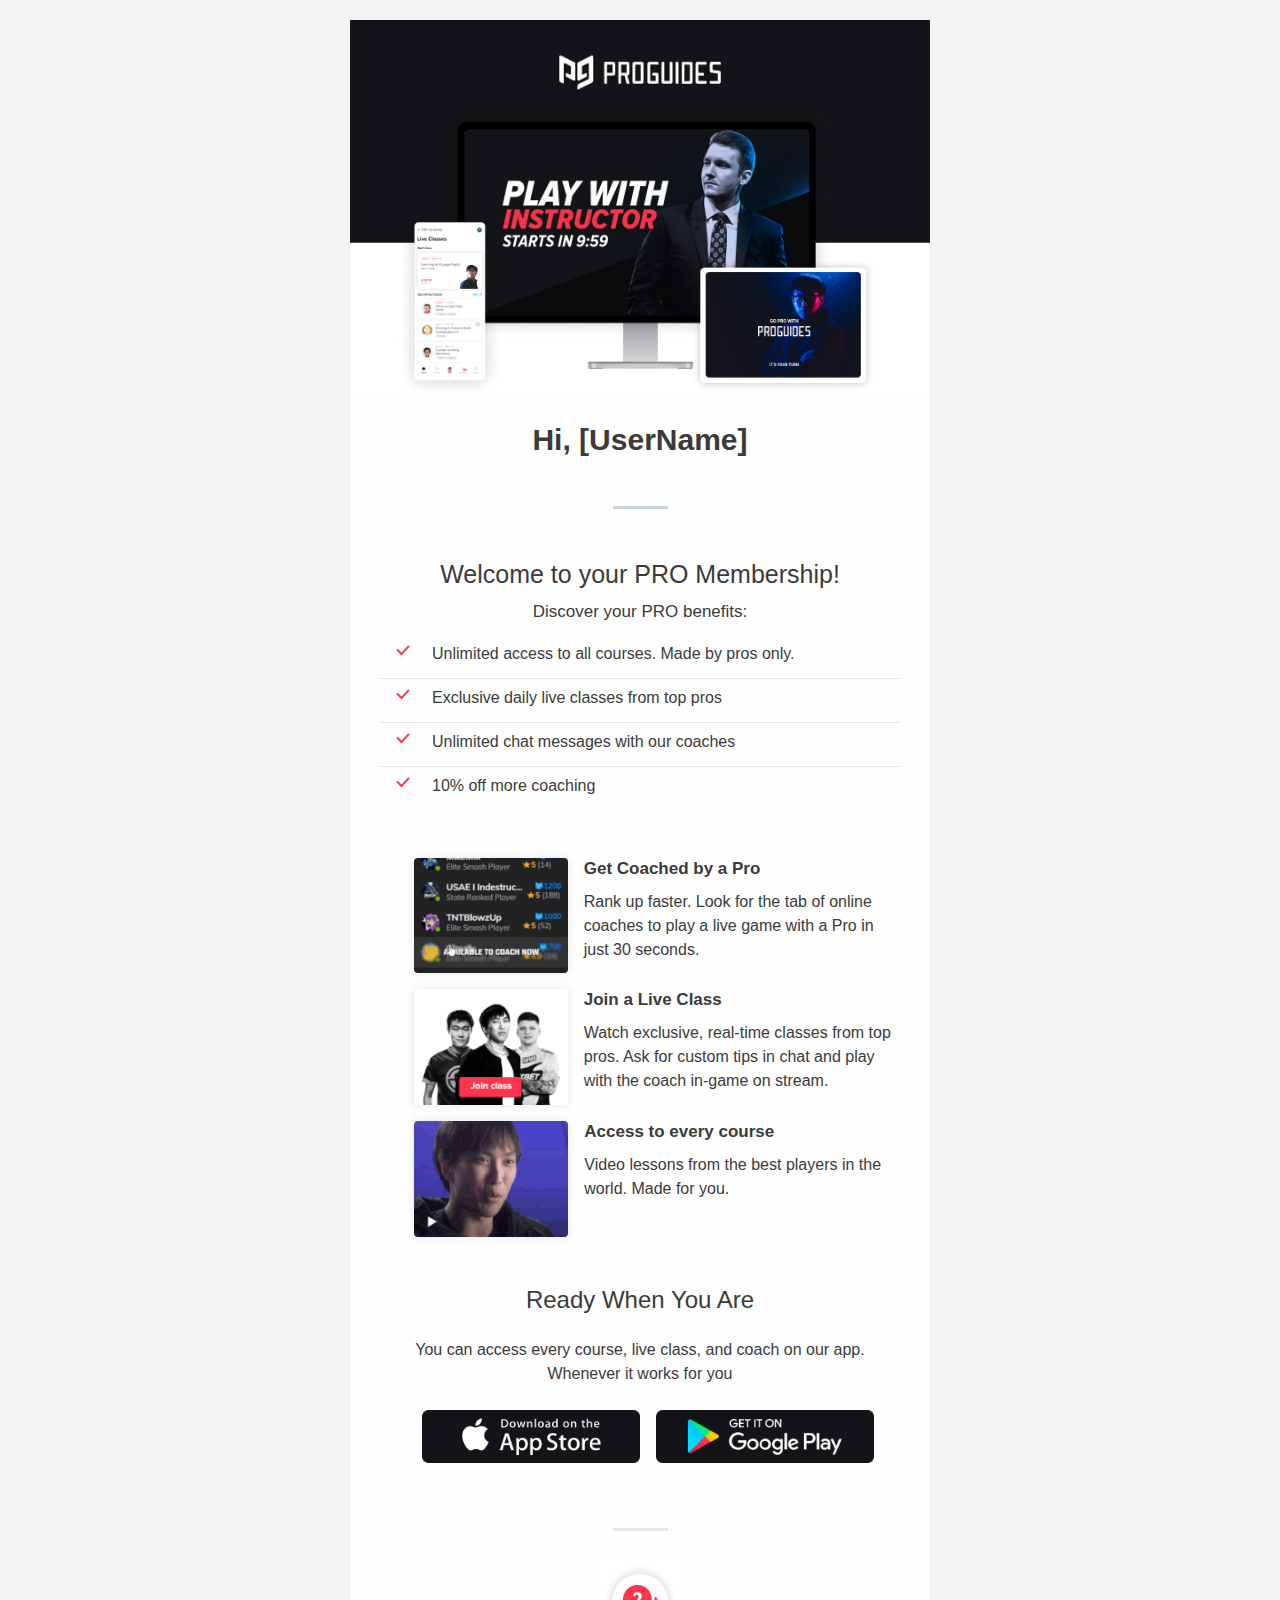
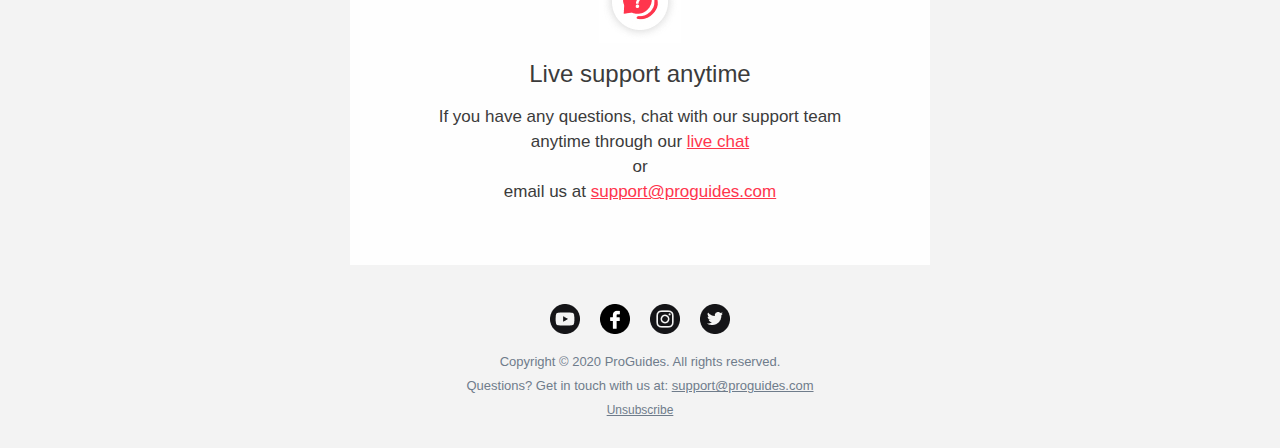
==== commit 9787ea38: "shadow" ====
--- a/index.html
+++ b/index.html
@@ -1758,6 +1758,8 @@
                                             outline: none;
                                             text-decoration: none;
                                             width: auto;
+                                            box-shadow: 0px 0px 10px
+                                              rgba(147, 161, 178, 0.25);
                                           "
                                         />
                                       </a>
@@ -2008,6 +2010,8 @@
                                             outline: none;
                                             text-decoration: none;
                                             width: auto;
+                                            box-shadow: 0px 0px 10px
+                                              rgba(147, 161, 178, 0.25);
                                           "
                                         />
                                       </a>
@@ -2259,6 +2263,8 @@
                                             outline: none;
                                             text-decoration: none;
                                             width: auto;
+                                            box-shadow: 0px 0px 10px
+                                              rgba(147, 161, 178, 0.25);
                                           "
                                         />
                                       </a>
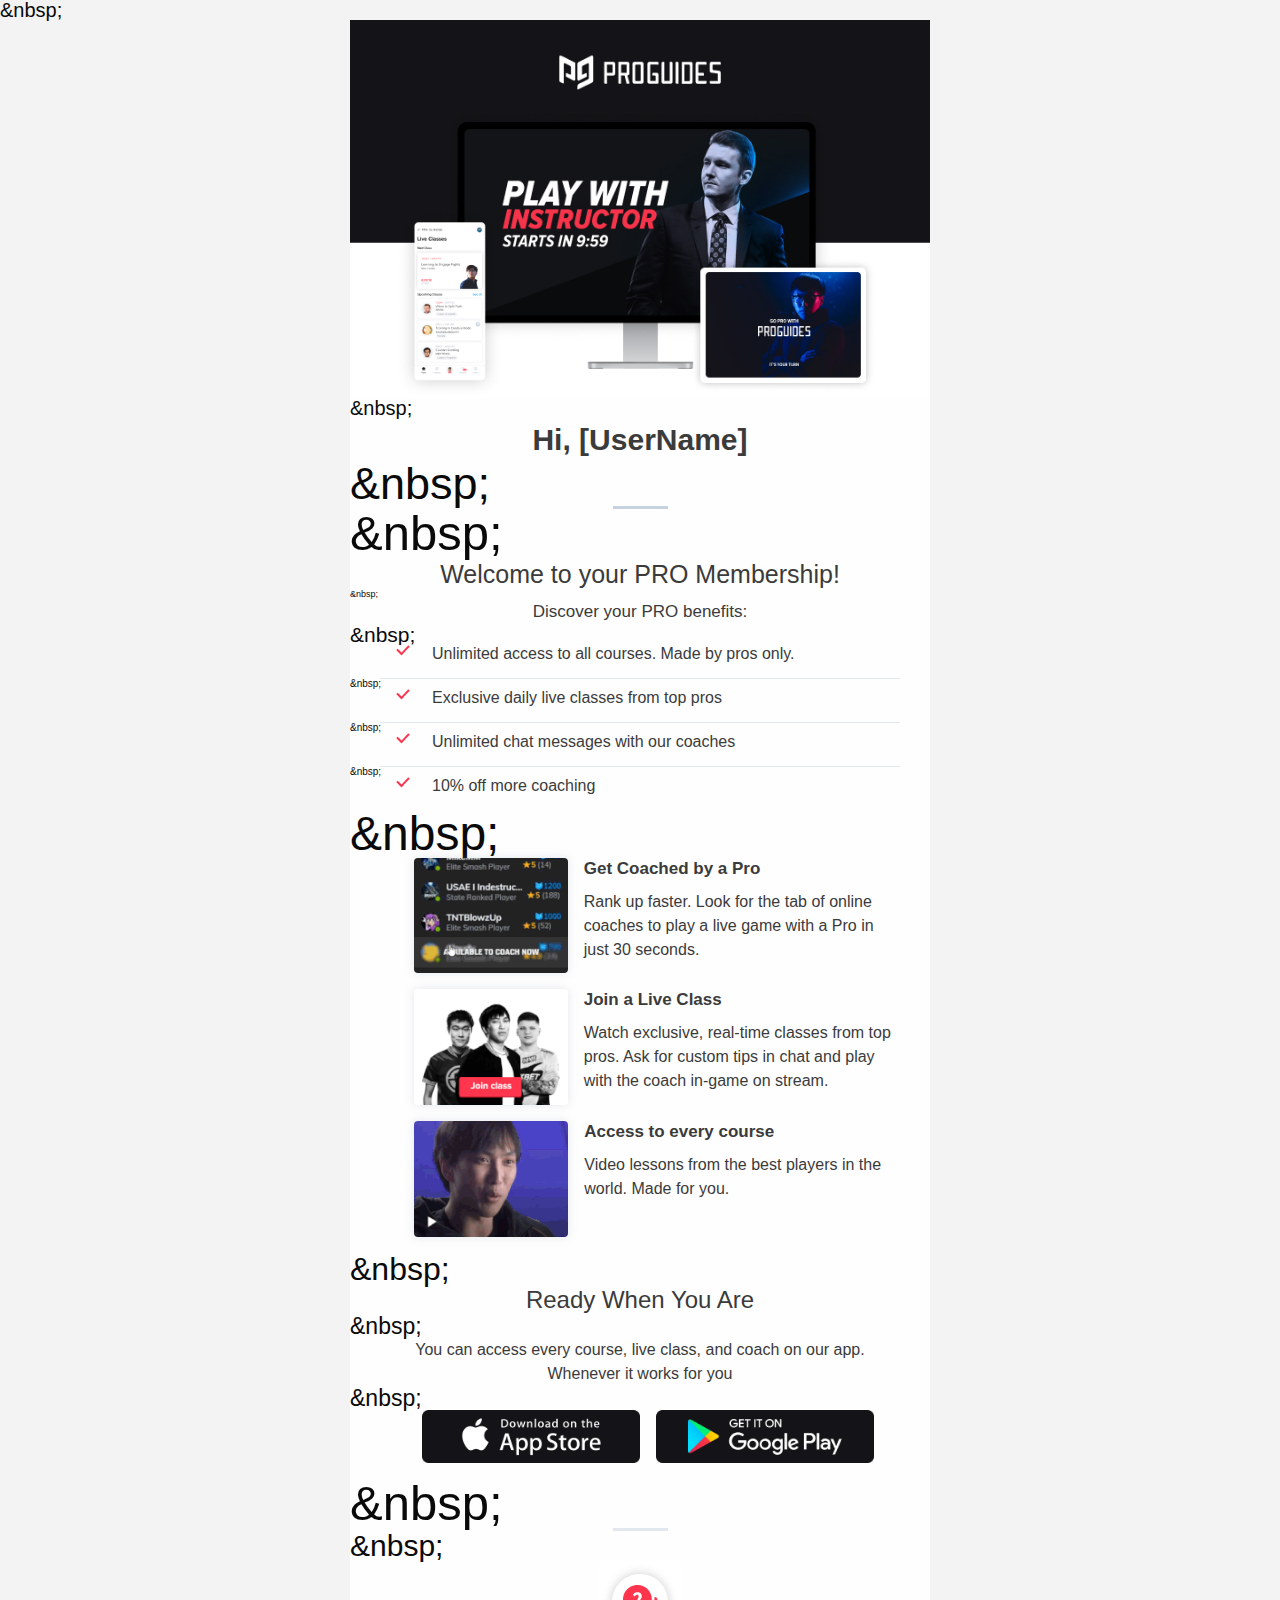
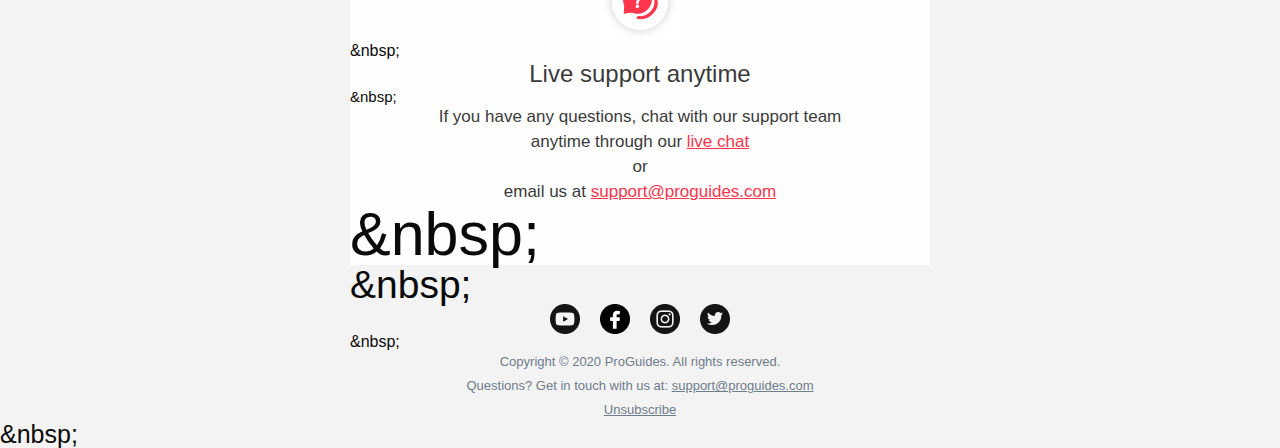
==== commit b37d0754: "1" ====
--- a/index.html
+++ b/index.html
@@ -325,7 +325,7 @@
               word-wrap: normal;
             "
           >
-            &nbsp;
+            &amp;nbsp;
           </td>
         </tr>
       </tbody>
@@ -447,7 +447,7 @@
                         word-wrap: normal;
                       "
                     >
-                      &nbsp;
+                      &amp;nbsp;
                     </td>
                   </tr>
                   <tr
@@ -461,6 +461,7 @@
                         font-family: Helvetica, Arial, sans-serif;
                         font-size: 30px;
                         font-weight: 600;
+
                         line-height: 43px;
                         margin: 0;
                         padding: 0;
@@ -495,7 +496,7 @@
                         word-wrap: normal;
                       "
                     >
-                      &nbsp;
+                      &amp;nbsp;
                     </td>
                   </tr>
                   <tr
@@ -629,7 +630,7 @@
                         word-wrap: normal;
                       "
                     >
-                      &nbsp;
+                      &amp;nbsp;
                     </td>
                   </tr>
                   <tr
@@ -678,7 +679,7 @@
                         word-wrap: normal;
                       "
                     >
-                      &nbsp;
+                      &amp;nbsp;
                     </td>
                   </tr>
                   <tr
@@ -727,7 +728,7 @@
                         word-wrap: normal;
                       "
                     >
-                      &nbsp;
+                      &amp;nbsp;
                     </td>
                   </tr>
                   <tr
@@ -975,7 +976,7 @@
                         word-wrap: normal;
                       "
                     >
-                      &nbsp;
+                      &amp;nbsp;
                     </td>
                   </tr>
                   <tr
@@ -1222,7 +1223,7 @@
                         word-wrap: normal;
                       "
                     >
-                      &nbsp;
+                      &amp;nbsp;
                     </td>
                   </tr>
                   <tr
@@ -1469,7 +1470,7 @@
                         word-wrap: normal;
                       "
                     >
-                      &nbsp;
+                      &amp;nbsp;
                     </td>
                   </tr>
                   <tr
@@ -1615,7 +1616,7 @@
                         word-wrap: normal;
                       "
                     >
-                      &nbsp;
+                      &amp;nbsp;
                     </td>
                   </tr>
                 </tbody>
@@ -1752,14 +1753,14 @@
                                             -ms-interpolation-mode: bicubic;
                                             border: none;
                                             border-radius: 4px;
+                                            box-shadow: 0px 0px 10px
+                                              rgba(147, 161, 178, 0.25);
                                             clear: both;
                                             display: block;
                                             max-width: 100%;
                                             outline: none;
                                             text-decoration: none;
                                             width: auto;
-                                            box-shadow: 0px 0px 10px
-                                              rgba(147, 161, 178, 0.25);
                                           "
                                         />
                                       </a>
@@ -2004,14 +2005,14 @@
                                             -ms-interpolation-mode: bicubic;
                                             border: none;
                                             border-radius: 4px;
+                                            box-shadow: 0px 0px 10px
+                                              rgba(147, 161, 178, 0.25);
                                             clear: both;
                                             display: block;
                                             max-width: 100%;
                                             outline: none;
                                             text-decoration: none;
                                             width: auto;
-                                            box-shadow: 0px 0px 10px
-                                              rgba(147, 161, 178, 0.25);
                                           "
                                         />
                                       </a>
@@ -2257,14 +2258,14 @@
                                             -ms-interpolation-mode: bicubic;
                                             border: none;
                                             border-radius: 4px;
+                                            box-shadow: 0px 0px 10px
+                                              rgba(147, 161, 178, 0.25);
                                             clear: both;
                                             display: block;
                                             max-width: 100%;
                                             outline: none;
                                             text-decoration: none;
                                             width: auto;
-                                            box-shadow: 0px 0px 10px
-                                              rgba(147, 161, 178, 0.25);
                                           "
                                         />
                                       </a>
@@ -2447,7 +2448,7 @@
                                   word-wrap: normal;
                                 "
                               >
-                                &nbsp;
+                                &amp;nbsp;
                               </td>
                             </tr>
                             <tr
@@ -2504,7 +2505,7 @@
                                   word-wrap: normal;
                                 "
                               >
-                                &nbsp;
+                                &amp;nbsp;
                               </td>
                             </tr>
                             <tr
@@ -2591,7 +2592,7 @@
                                   word-wrap: normal;
                                 "
                               >
-                                &nbsp;
+                                &amp;nbsp;
                               </td>
                             </tr>
                             <tr
@@ -2825,7 +2826,7 @@
                                   word-wrap: normal;
                                 "
                               >
-                                &nbsp;
+                                &amp;nbsp;
                               </td>
                             </tr>
                             <tr
@@ -2968,7 +2969,7 @@
                                   word-wrap: normal;
                                 "
                               >
-                                &nbsp;
+                                &amp;nbsp;
                               </td>
                             </tr>
                             <tr
@@ -2995,24 +2996,40 @@
                                   word-wrap: normal;
                                 "
                               >
-                                <img
-                                  class="float-center"
-                                  src="/public/media/email/question.jpg"
-                                  alt="check"
+                                <a
+                                  href="https://v2.zopim.com/widget/popout.html?key=34QcOsn4KZzGOslEdtXJxKzXn4N3X9c4"
                                   style="
-                                    -ms-interpolation-mode: bicubic;
-                                    margin: 0 auto;
-                                    clear: both;
-                                    display: block;
-                                    float: none;
-                                    margin: 0 auto;
-                                    max-width: 100%;
-                                    outline: none;
-                                    text-align: center;
+                                    margin: 0;
+                                    color: #2199e8;
+                                    font-family: Helvetica, Arial, sans-serif;
+                                    font-weight: normal;
+                                    line-height: 1.3;
+                                    margin: 0;
+                                    padding: 0;
+                                    text-align: left;
                                     text-decoration: none;
-                                    width: auto;
                                   "
-                                />
+                                >
+                                  <img
+                                    class="float-center"
+                                    src="/public/media/email/question.jpg"
+                                    alt="check"
+                                    style="
+                                      -ms-interpolation-mode: bicubic;
+                                      margin: 0 auto;
+                                      border: none;
+                                      clear: both;
+                                      display: block;
+                                      float: none;
+                                      margin: 0 auto;
+                                      max-width: 100%;
+                                      outline: none;
+                                      text-align: center;
+                                      text-decoration: none;
+                                      width: auto;
+                                    "
+                                  />
+                                </a>
                               </td>
                             </tr>
                             <tr
@@ -3040,7 +3057,7 @@
                                   word-wrap: normal;
                                 "
                               >
-                                &nbsp;
+                                &amp;nbsp;
                               </td>
                             </tr>
                             <tr
@@ -3097,7 +3114,7 @@
                                   word-wrap: normal;
                                 "
                               >
-                                &nbsp;
+                                &amp;nbsp;
                               </td>
                             </tr>
                             <tr
@@ -3272,7 +3289,7 @@
                                   word-wrap: normal;
                                 "
                               >
-                                &nbsp;
+                                &amp;nbsp;
                               </td>
                             </tr>
                           </tbody>
@@ -3315,7 +3332,7 @@
                                   word-wrap: normal;
                                 "
                               >
-                                &nbsp;
+                                &amp;nbsp;
                               </td>
                             </tr>
                           </tbody>
@@ -3561,7 +3578,7 @@
                                   word-wrap: normal;
                                 "
                               >
-                                &nbsp;
+                                &amp;nbsp;
                               </td>
                             </tr>
                           </tbody>
@@ -3683,7 +3700,7 @@
                                       margin: 0;
                                       color: #6f7c8b;
                                       font-family: Helvetica, Arial, sans-serif;
-                                      font-size: 12px;
+                                      font-size: 13px;
                                       font-weight: normal;
                                       line-height: 24px;
                                       margin: 0;
@@ -3741,7 +3758,7 @@
               word-wrap: normal;
             "
           >
-            &nbsp;
+            &amp;nbsp;
           </td>
         </tr>
       </tbody>
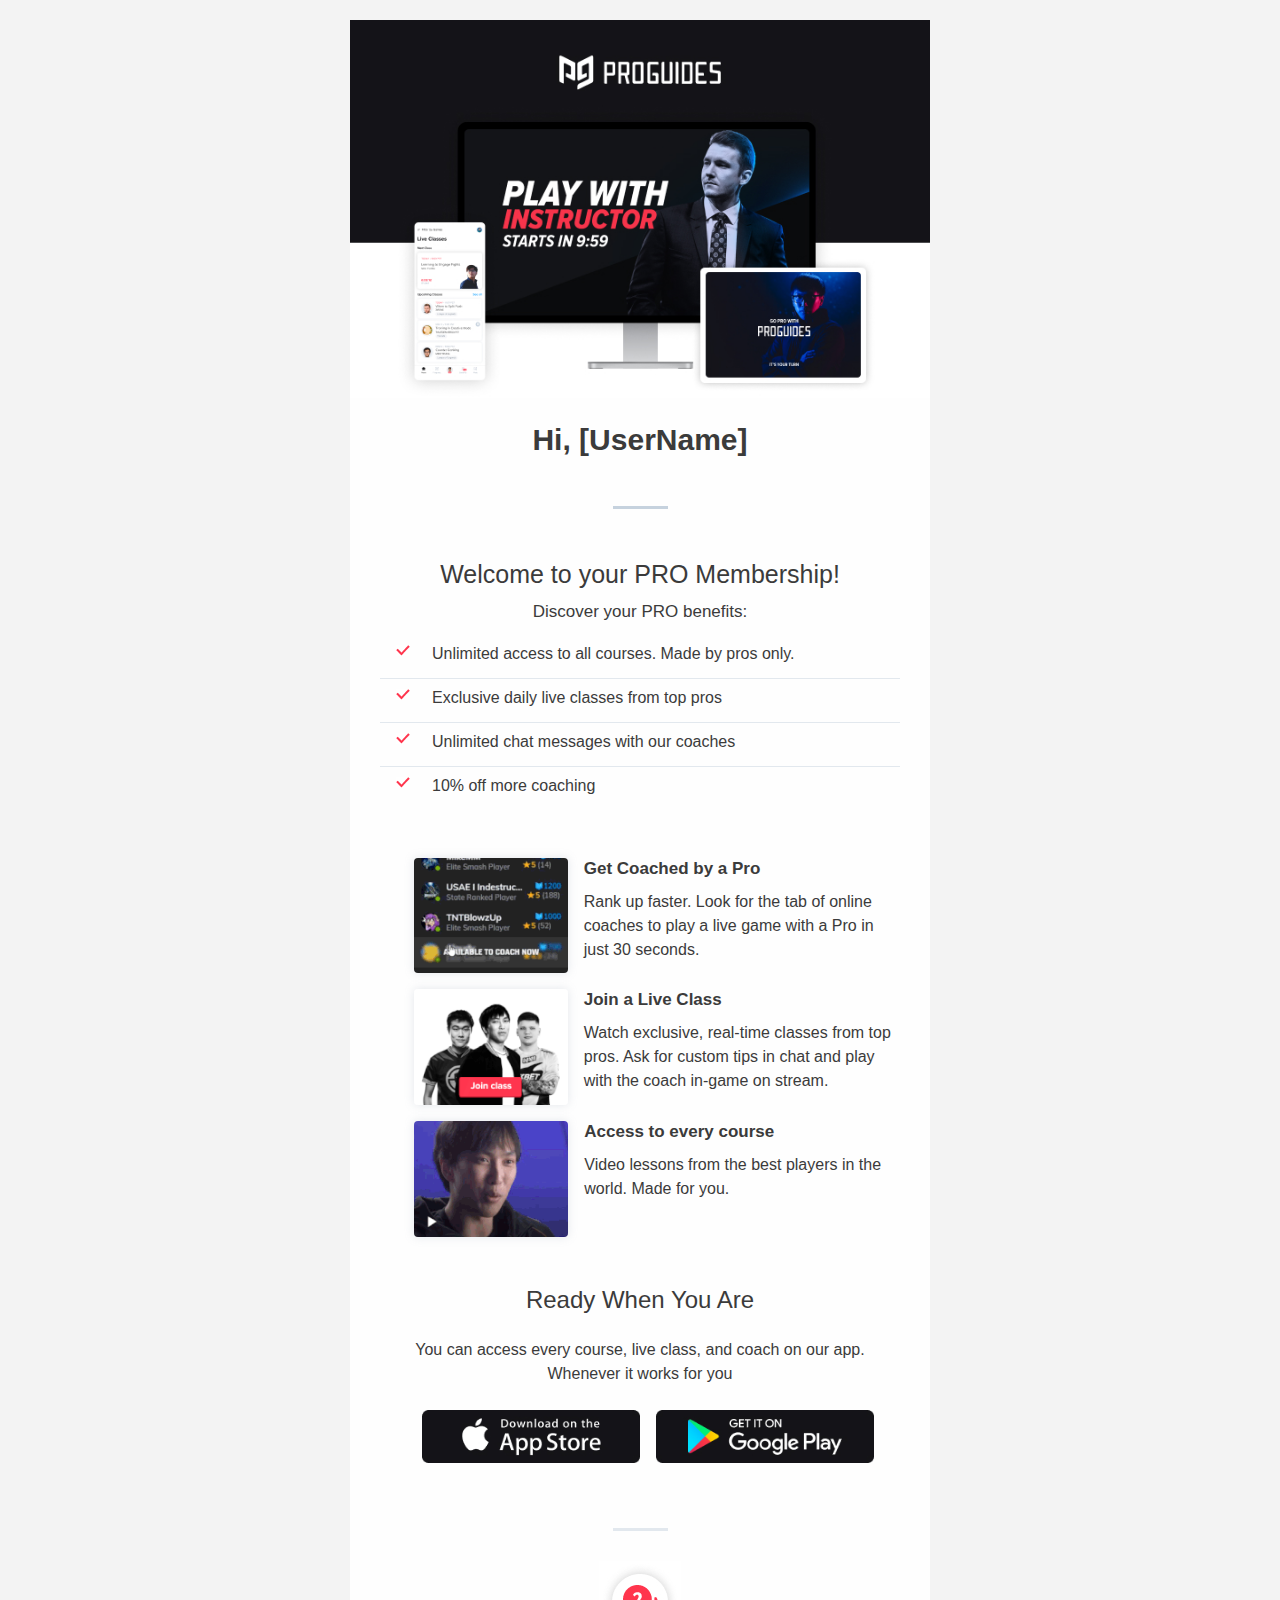
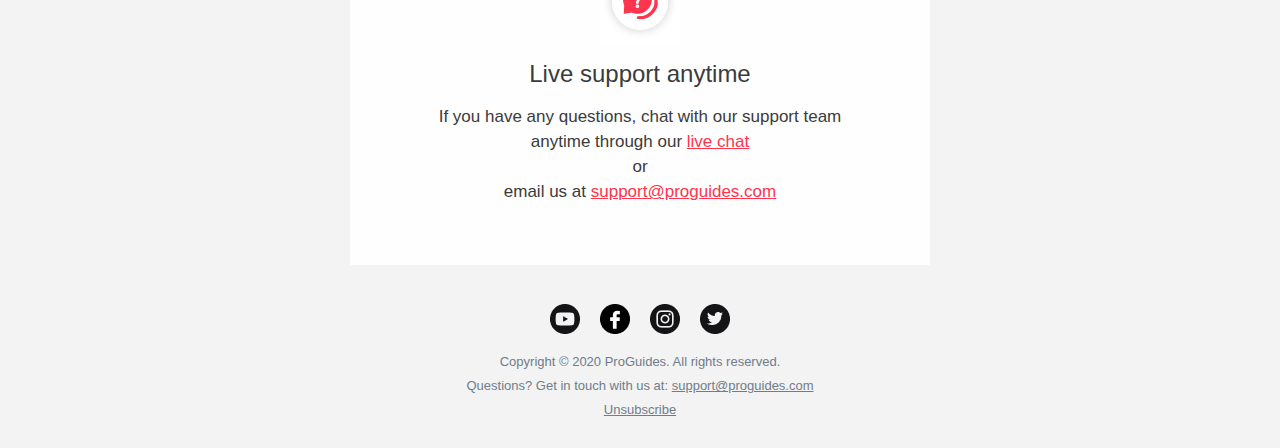
==== commit b86f997e: "2" ====
--- a/index.html
+++ b/index.html
@@ -325,7 +325,7 @@
               word-wrap: normal;
             "
           >
-            &amp;nbsp;
+            &nbsp;
           </td>
         </tr>
       </tbody>
@@ -447,7 +447,7 @@
                         word-wrap: normal;
                       "
                     >
-                      &amp;nbsp;
+                      &nbsp;
                     </td>
                   </tr>
                   <tr
@@ -496,7 +496,7 @@
                         word-wrap: normal;
                       "
                     >
-                      &amp;nbsp;
+                      &nbsp;
                     </td>
                   </tr>
                   <tr
@@ -630,7 +630,7 @@
                         word-wrap: normal;
                       "
                     >
-                      &amp;nbsp;
+                      &nbsp;
                     </td>
                   </tr>
                   <tr
@@ -679,7 +679,7 @@
                         word-wrap: normal;
                       "
                     >
-                      &amp;nbsp;
+                      &nbsp;
                     </td>
                   </tr>
                   <tr
@@ -728,7 +728,7 @@
                         word-wrap: normal;
                       "
                     >
-                      &amp;nbsp;
+                      &nbsp;
                     </td>
                   </tr>
                   <tr
@@ -976,7 +976,7 @@
                         word-wrap: normal;
                       "
                     >
-                      &amp;nbsp;
+                      &nbsp;
                     </td>
                   </tr>
                   <tr
@@ -1223,7 +1223,7 @@
                         word-wrap: normal;
                       "
                     >
-                      &amp;nbsp;
+                      &nbsp;
                     </td>
                   </tr>
                   <tr
@@ -1470,7 +1470,7 @@
                         word-wrap: normal;
                       "
                     >
-                      &amp;nbsp;
+                      &nbsp;
                     </td>
                   </tr>
                   <tr
@@ -1616,7 +1616,7 @@
                         word-wrap: normal;
                       "
                     >
-                      &amp;nbsp;
+                      &nbsp;
                     </td>
                   </tr>
                 </tbody>
@@ -2448,7 +2448,7 @@
                                   word-wrap: normal;
                                 "
                               >
-                                &amp;nbsp;
+                                &nbsp;
                               </td>
                             </tr>
                             <tr
@@ -2505,7 +2505,7 @@
                                   word-wrap: normal;
                                 "
                               >
-                                &amp;nbsp;
+                                &nbsp;
                               </td>
                             </tr>
                             <tr
@@ -2592,7 +2592,7 @@
                                   word-wrap: normal;
                                 "
                               >
-                                &amp;nbsp;
+                                &nbsp;
                               </td>
                             </tr>
                             <tr
@@ -2826,7 +2826,7 @@
                                   word-wrap: normal;
                                 "
                               >
-                                &amp;nbsp;
+                                &nbsp;
                               </td>
                             </tr>
                             <tr
@@ -2969,7 +2969,7 @@
                                   word-wrap: normal;
                                 "
                               >
-                                &amp;nbsp;
+                                &nbsp;
                               </td>
                             </tr>
                             <tr
@@ -3057,7 +3057,7 @@
                                   word-wrap: normal;
                                 "
                               >
-                                &amp;nbsp;
+                                &nbsp;
                               </td>
                             </tr>
                             <tr
@@ -3114,7 +3114,7 @@
                                   word-wrap: normal;
                                 "
                               >
-                                &amp;nbsp;
+                                &nbsp;
                               </td>
                             </tr>
                             <tr
@@ -3289,7 +3289,7 @@
                                   word-wrap: normal;
                                 "
                               >
-                                &amp;nbsp;
+                                &nbsp;
                               </td>
                             </tr>
                           </tbody>
@@ -3332,7 +3332,7 @@
                                   word-wrap: normal;
                                 "
                               >
-                                &amp;nbsp;
+                                &nbsp;
                               </td>
                             </tr>
                           </tbody>
@@ -3578,7 +3578,7 @@
                                   word-wrap: normal;
                                 "
                               >
-                                &amp;nbsp;
+                                &nbsp;
                               </td>
                             </tr>
                           </tbody>
@@ -3758,7 +3758,7 @@
               word-wrap: normal;
             "
           >
-            &amp;nbsp;
+            &nbsp;
           </td>
         </tr>
       </tbody>
